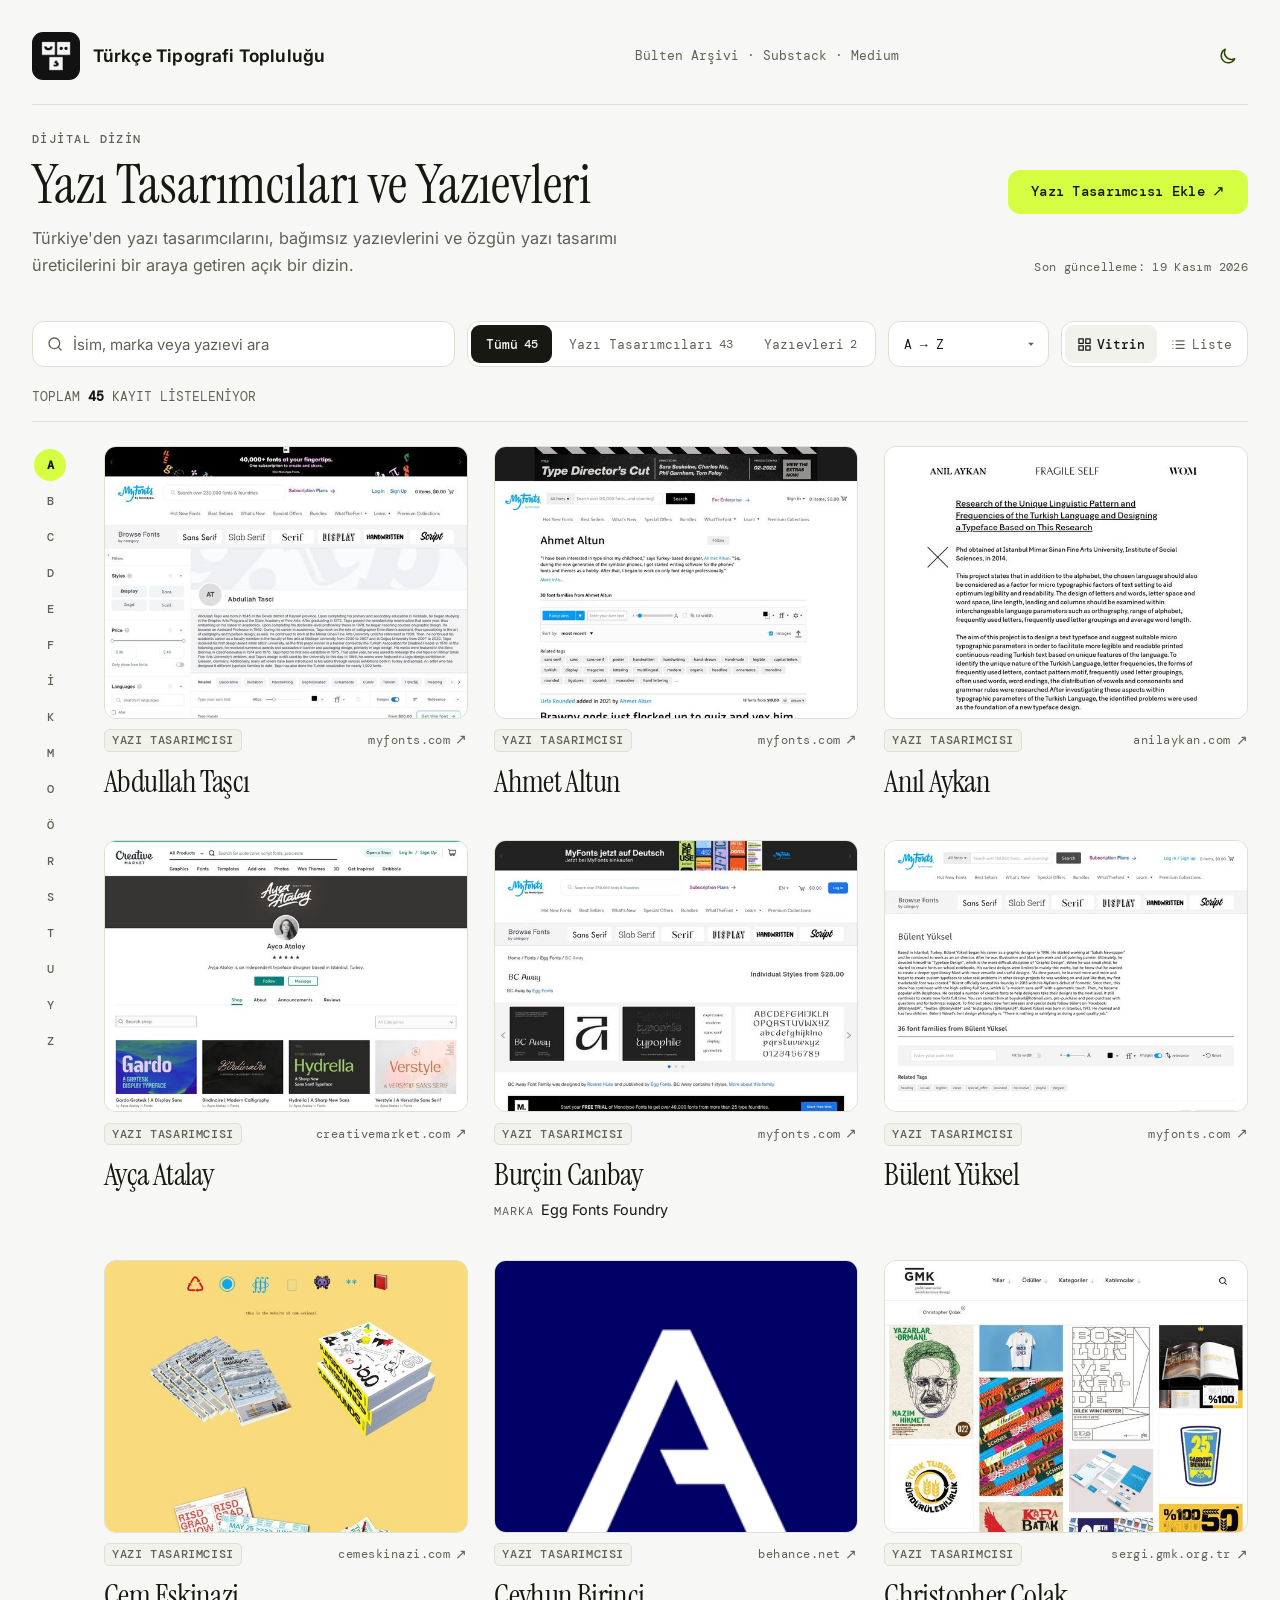
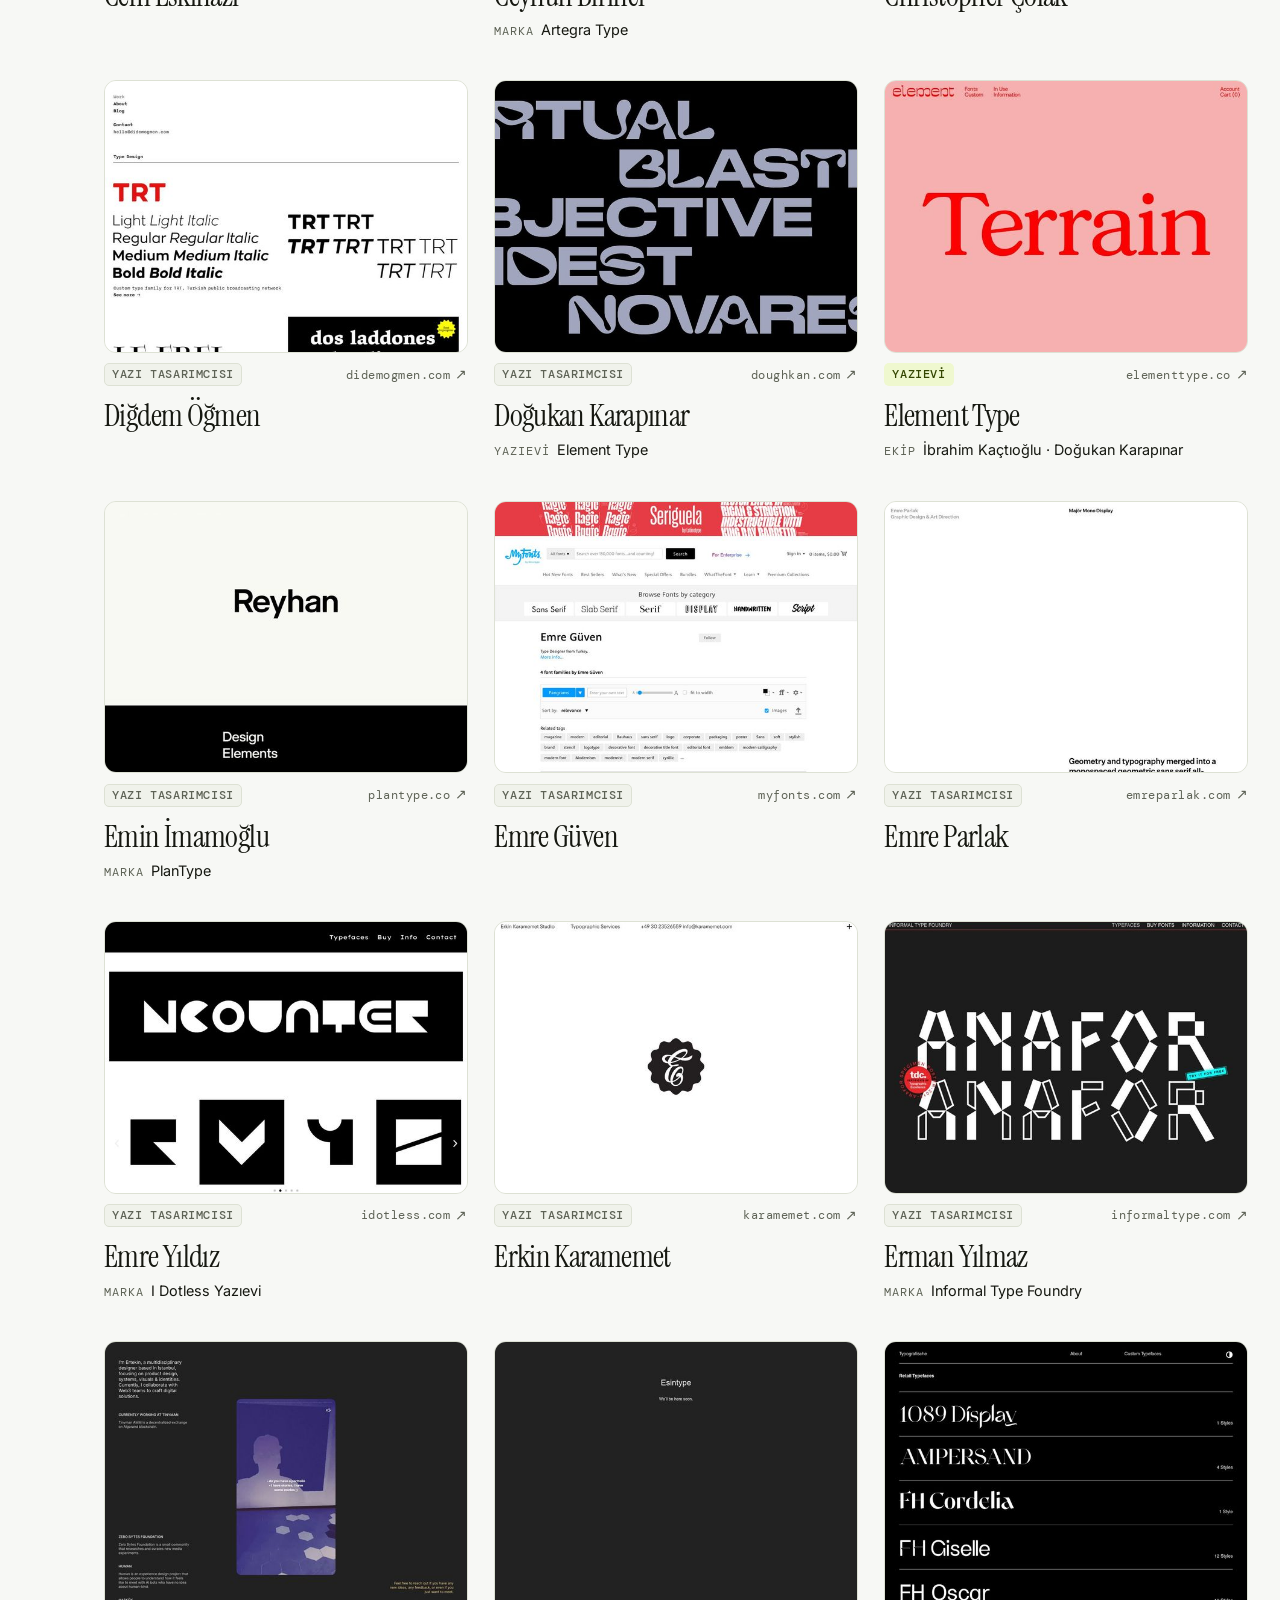
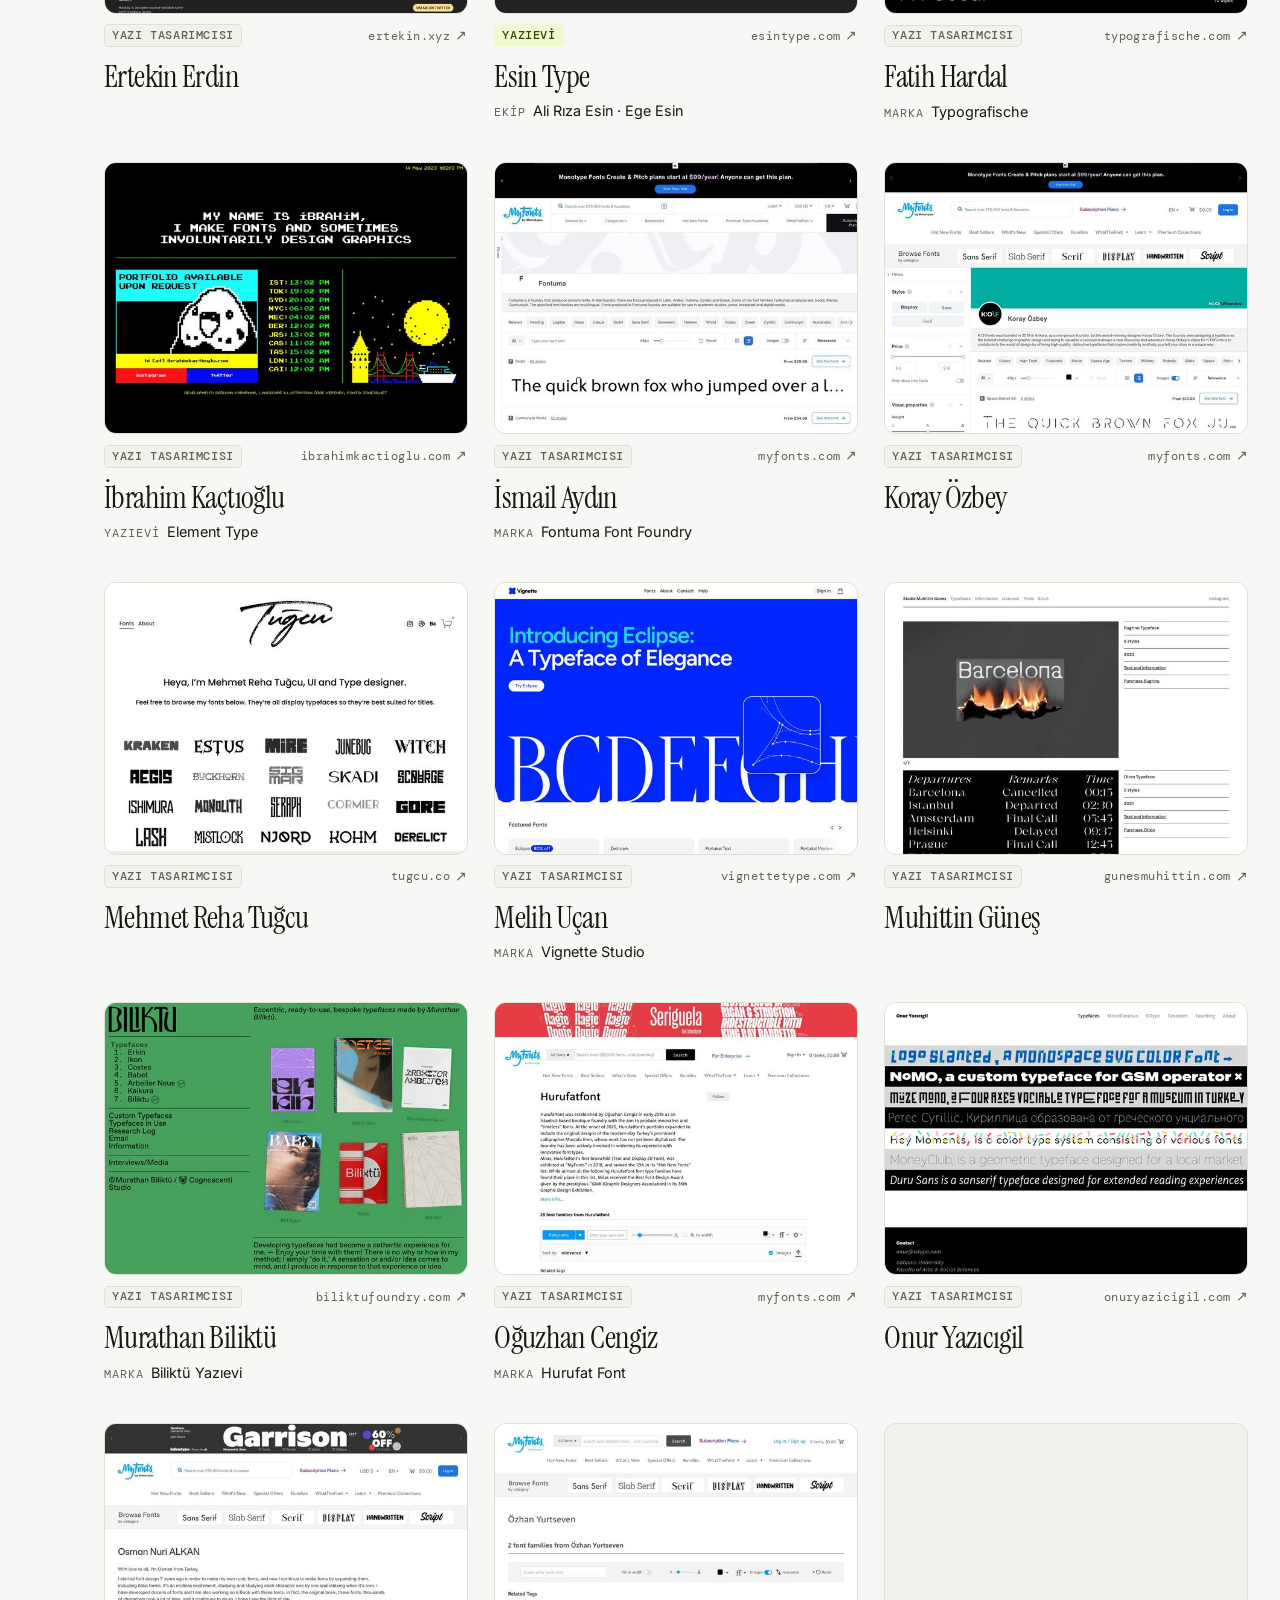
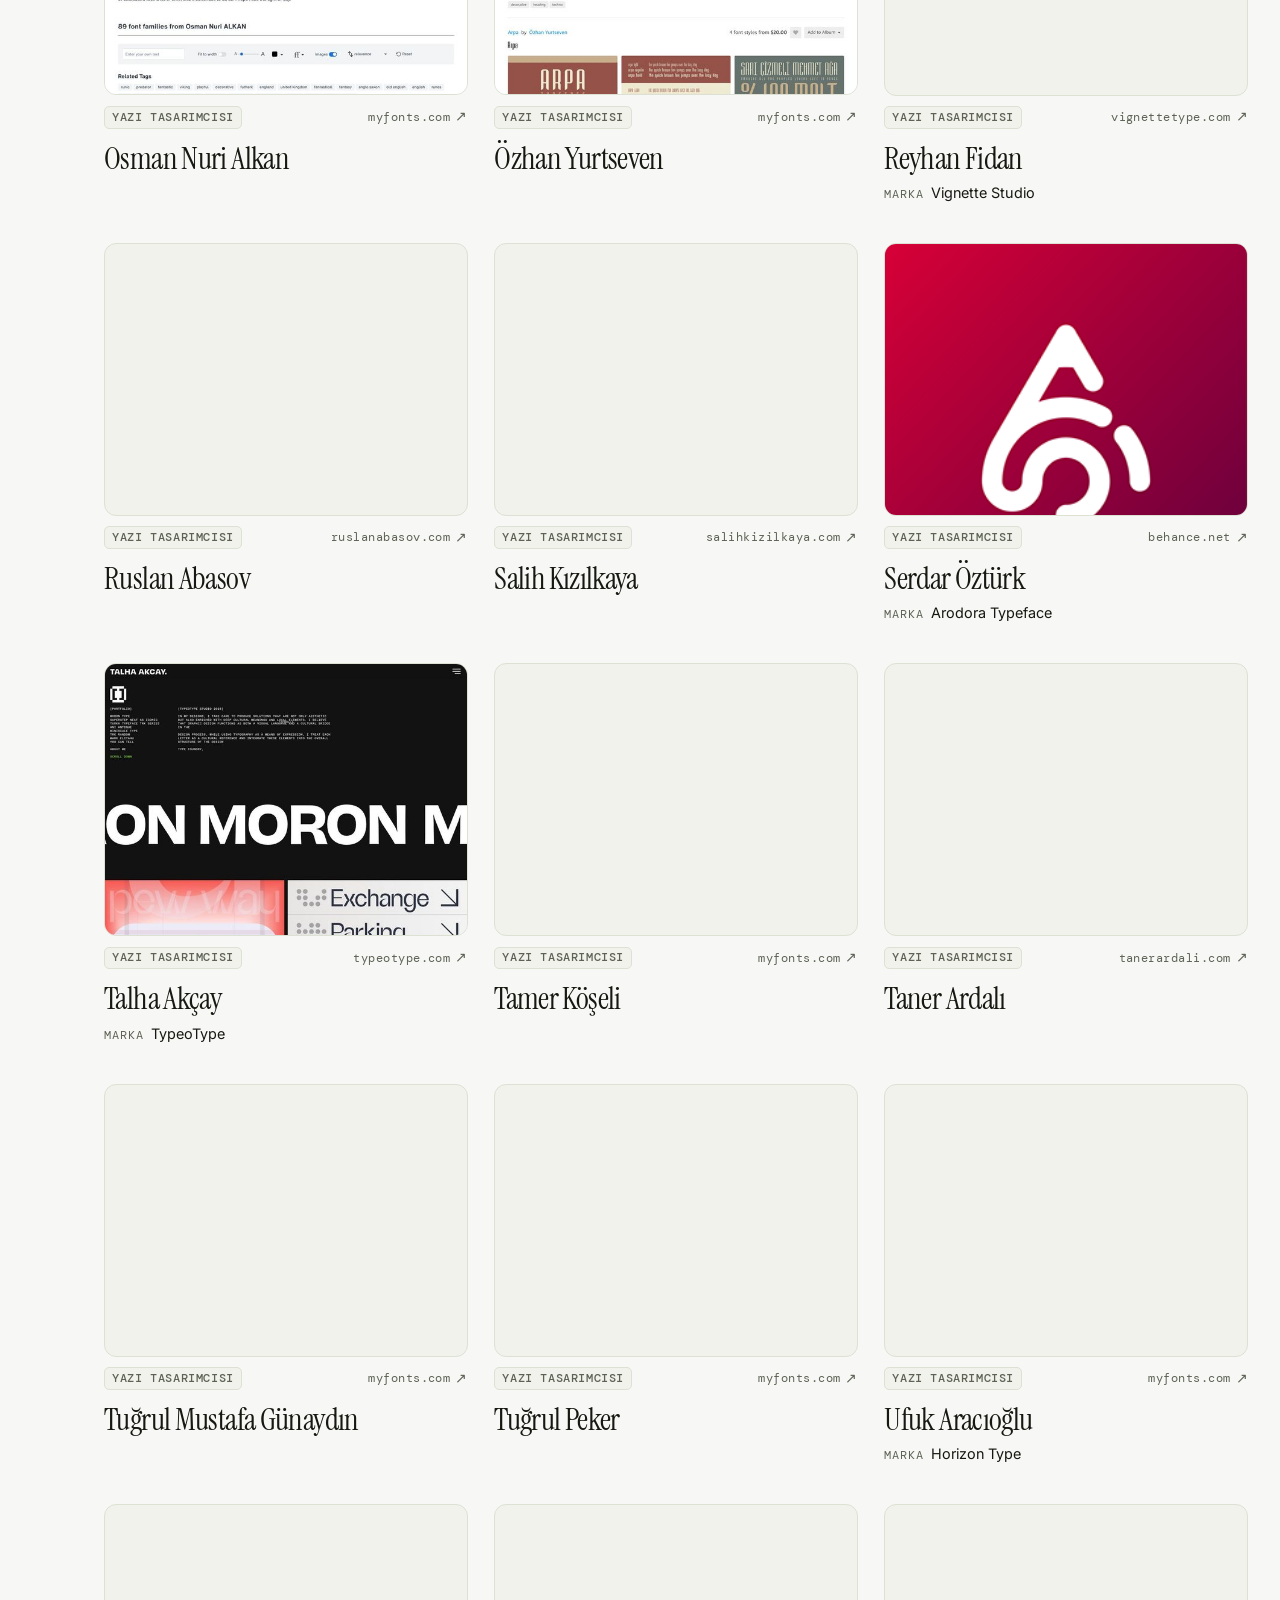
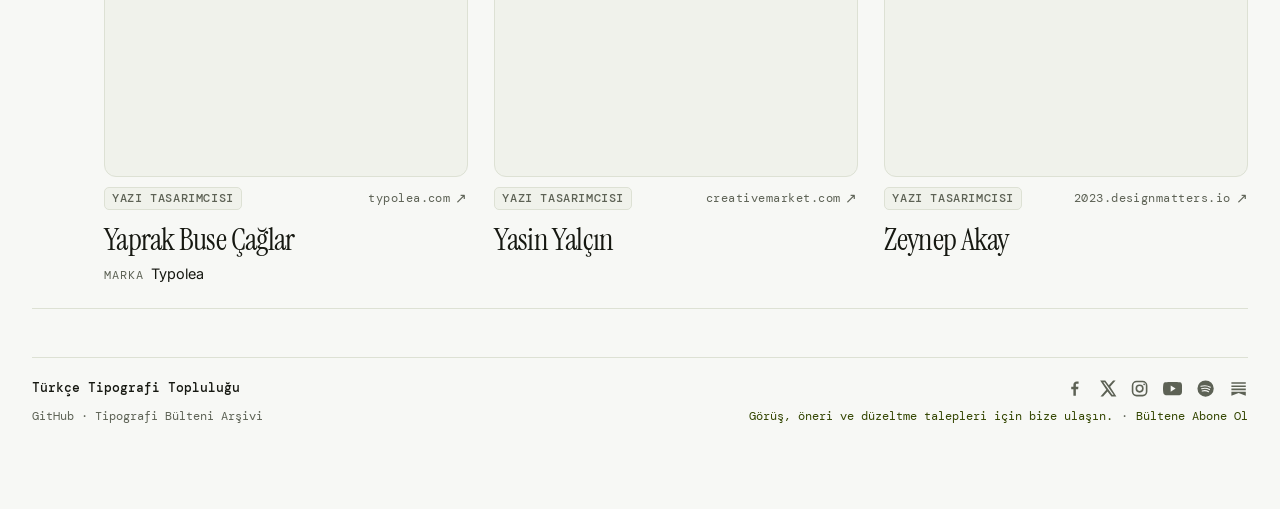
==== index.html @ b04d5774 "style(footer): iletisim metni gorus, oneri ve duzeltme talepleri olarak guncellendi" ====
<!DOCTYPE html>
<html lang="tr">
<head>
  <meta charset="utf-8">
  <meta name="viewport" content="width=device-width, initial-scale=1">
  <title>Yazı Tasarımcıları ve Yazıevleri — Türkçe Tipografi Topluluğu</title>
  <meta name="description" content="Türkiye'den yazı tasarımcılarını, bağımsız yazıevlerini ve özgün yazı tasarımı üreticilerini bir araya getiren açık ve yaşayan bir dijital katalog ve vitrin.">
  <meta name="theme-color" media="(prefers-color-scheme: light)" content="#F7F8F5">
  <meta name="theme-color" media="(prefers-color-scheme: dark)" content="#121212">
  <link rel="icon" type="image/png" href="logo.png">
  <link rel="apple-touch-icon" href="logo.png">
  <link rel="canonical" href="https://tipografitoplulugu.github.io/turkish-type-index/">

  <!-- Open Graph / Meta -->
  <meta property="og:type" content="website">
  <meta property="og:locale" content="tr_TR">
  <meta property="og:url" content="https://tipografitoplulugu.github.io/turkish-type-index/">
  <meta property="og:title" content="Yazı Tasarımcıları ve Yazıevleri — Türkçe Tipografi Topluluğu">
  <meta property="og:description" content="Türkiye'den yazı tasarımcılarını, bağımsız yazıevlerini ve özgün yazı tasarımı üreticilerini bir araya getiren açık bir katalog ve vitrin.">
  <meta property="og:image" content="https://tipografitoplulugu.github.io/turkish-type-index/logo.png">

  <!-- Twitter Meta -->
  <meta name="twitter:card" content="summary">
  <meta name="twitter:title" content="Yazı Tasarımcıları ve Yazıevleri">
  <meta name="twitter:description" content="Türkiye'den yazı tasarımcılarını, bağımsız yazıevlerini ve özgün yazı tasarımı üreticilerini bir araya getiren açık bir katalog ve vitrin.">
  <meta name="twitter:image" content="https://tipografitoplulugu.github.io/turkish-type-index/logo.png">

  <!-- Schema.org Structured Data (JSON-LD) -->
  <script type="application/ld+json" id="schema-jsonld">
{
  "@context": "https://schema.org",
  "@graph": [
    {
      "@type": "WebSite",
      "@id": "https://tipografitoplulugu.github.io/turkish-type-index/#website",
      "url": "https://tipografitoplulugu.github.io/turkish-type-index/",
      "name": "Yazı Tasarımcıları ve Yazıevleri",
      "description": "Türkiye'den yazı tasarımcılarını, bağımsız yazıevlerini ve özgün yazı tasarımı üreticilerini bir araya getiren açık bir dizin.",
      "inLanguage": "tr",
      "publisher": {
        "@type": "Organization",
        "@id": "https://tipografitoplulugu.github.io/#organization",
        "name": "Türkçe Tipografi Topluluğu",
        "url": "https://tipografitoplulugu.github.io/bulten-arsivi/",
        "logo": {
          "@type": "ImageObject",
          "url": "https://tipografitoplulugu.github.io/turkish-type-index/logo.png"
        }
      }
    },
    {
      "@type": "CollectionPage",
      "@id": "https://tipografitoplulugu.github.io/turkish-type-index/#webpage",
      "url": "https://tipografitoplulugu.github.io/turkish-type-index/",
      "name": "Yazı Tasarımcıları ve Yazıevleri — Türkçe Tipografi Topluluğu",
      "description": "Türkiye'den yazı tasarımcılarını, bağımsız yazıevlerini ve özgün yazı tasarımı üreticilerini bir araya getiren açık bir dizin.",
      "isPartOf": {
        "@id": "https://tipografitoplulugu.github.io/turkish-type-index/#website"
      },
      "about": {
        "@type": "Thing",
        "name": "Tipografi ve Yazı Tasarımı"
      },
      "mainEntity": {
        "@type": "ItemList",
        "numberOfItems": 45,
        "itemListElement": [
          {
            "@type": "ListItem",
            "position": 1,
            "item": {
              "@type": "Person",
              "name": "Tamer Köşeli",
              "url": "https://www.myfonts.com/collections/tamer-koseli-foundry",
              "image": "https://tipografitoplulugu.github.io/turkish-type-index/assets/thumbnails/item_01.jpg",
              "jobTitle": "Yazı Tasarımcısı"
            }
          },
          {
            "@type": "ListItem",
            "position": 2,
            "item": {
              "@type": "Person",
              "name": "Melih Uçan",
              "url": "https://vignettetype.com/fonts",
              "image": "https://tipografitoplulugu.github.io/turkish-type-index/assets/thumbnails/item_02.jpg",
              "jobTitle": "Yazı Tasarımcısı",
              "brand": {
                "@type": "Brand",
                "name": "Vignette Studio"
              }
            }
          },
          {
            "@type": "ListItem",
            "position": 3,
            "item": {
              "@type": "Person",
              "name": "Talha Akçay",
              "url": "https://www.typeotype.com",
              "image": "https://tipografitoplulugu.github.io/turkish-type-index/assets/thumbnails/item_03.jpg",
              "jobTitle": "Yazı Tasarımcısı",
              "brand": {
                "@type": "Brand",
                "name": "TypeoType"
              }
            }
          },
          {
            "@type": "ListItem",
            "position": 4,
            "item": {
              "@type": "Person",
              "name": "Ruslan Abasov",
              "url": "https://ruslanabasov.com/TYPE-SHOP",
              "image": "https://tipografitoplulugu.github.io/turkish-type-index/assets/thumbnails/item_04.jpg",
              "jobTitle": "Yazı Tasarımcısı"
            }
          },
          {
            "@type": "ListItem",
            "position": 5,
            "item": {
              "@type": "Person",
              "name": "Christopher Çolak",
              "url": "https://sergi.gmk.org.tr/?author=723",
              "image": "https://tipografitoplulugu.github.io/turkish-type-index/assets/thumbnails/item_05.jpg",
              "jobTitle": "Yazı Tasarımcısı"
            }
          },
          {
            "@type": "ListItem",
            "position": 6,
            "item": {
              "@type": "Person",
              "name": "Tuğrul Peker",
              "url": "https://www.myfonts.com/collections/tugrul-peker",
              "image": "https://tipografitoplulugu.github.io/turkish-type-index/assets/thumbnails/item_06.jpg",
              "jobTitle": "Yazı Tasarımcısı"
            }
          },
          {
            "@type": "ListItem",
            "position": 7,
            "item": {
              "@type": "Person",
              "name": "Yaprak Buse Çağlar",
              "url": "https://typolea.com",
              "image": "https://tipografitoplulugu.github.io/turkish-type-index/assets/thumbnails/item_07.jpg",
              "jobTitle": "Yazı Tasarımcısı",
              "brand": {
                "@type": "Brand",
                "name": "Typolea"
              }
            }
          },
          {
            "@type": "ListItem",
            "position": 8,
            "item": {
              "@type": "Organization",
              "name": "Element Type",
              "url": "https://elementtype.co",
              "image": "https://tipografitoplulugu.github.io/turkish-type-index/assets/thumbnails/item_08.jpg",
              "member": [
                {
                  "@type": "Person",
                  "name": "İbrahim Kaçtıoğlu"
                },
                {
                  "@type": "Person",
                  "name": "Doğukan Karapınar"
                }
              ]
            }
          },
          {
            "@type": "ListItem",
            "position": 9,
            "item": {
              "@type": "Person",
              "name": "İsmail Aydın",
              "url": "https://www.myfonts.com/collections/fontuma-foundry",
              "image": "https://tipografitoplulugu.github.io/turkish-type-index/assets/thumbnails/item_09.jpg",
              "jobTitle": "Yazı Tasarımcısı",
              "brand": {
                "@type": "Brand",
                "name": "Fontuma Font Foundry"
              }
            }
          },
          {
            "@type": "ListItem",
            "position": 10,
            "item": {
              "@type": "Person",
              "name": "Osman Nuri Alkan",
              "url": "https://www.myfonts.com/collections/osman-nuri-alkan",
              "image": "https://tipografitoplulugu.github.io/turkish-type-index/assets/thumbnails/item_10.jpg",
              "jobTitle": "Yazı Tasarımcısı"
            }
          },
          {
            "@type": "ListItem",
            "position": 11,
            "item": {
              "@type": "Person",
              "name": "Zeynep Akay",
              "url": "https://2023.designmatters.io/lineup/zeynep-akay/",
              "image": "https://tipografitoplulugu.github.io/turkish-type-index/assets/thumbnails/item_11.jpg",
              "jobTitle": "Yazı Tasarımcısı"
            }
          },
          {
            "@type": "ListItem",
            "position": 12,
            "item": {
              "@type": "Person",
              "name": "Yasin Yalçın",
              "url": "https://creativemarket.com/yasinyalcin",
              "image": "https://tipografitoplulugu.github.io/turkish-type-index/assets/thumbnails/item_12.jpg",
              "jobTitle": "Yazı Tasarımcısı"
            }
          },
          {
            "@type": "ListItem",
            "position": 13,
            "item": {
              "@type": "Person",
              "name": "Koray Özbey",
              "url": "https://www.myfonts.com/collections/koray-ozbey-foundry",
              "image": "https://tipografitoplulugu.github.io/turkish-type-index/assets/thumbnails/item_13.jpg",
              "jobTitle": "Yazı Tasarımcısı"
            }
          },
          {
            "@type": "ListItem",
            "position": 14,
            "item": {
              "@type": "Person",
              "name": "Tuğrul Mustafa Günaydın",
              "url": "https://www.myfonts.com/collections/tugrul-mustafa-gunaydin-foundry",
              "image": "https://tipografitoplulugu.github.io/turkish-type-index/assets/thumbnails/item_14.jpg",
              "jobTitle": "Yazı Tasarımcısı"
            }
          },
          {
            "@type": "ListItem",
            "position": 15,
            "item": {
              "@type": "Person",
              "name": "Burçin Canbay",
              "url": "https://www.myfonts.com/collections/burin-canbay/",
              "image": "https://tipografitoplulugu.github.io/turkish-type-index/assets/thumbnails/item_15.jpg",
              "jobTitle": "Yazı Tasarımcısı",
              "brand": {
                "@type": "Brand",
                "name": "Egg Fonts Foundry"
              }
            }
          },
          {
            "@type": "ListItem",
            "position": 16,
            "item": {
              "@type": "Person",
              "name": "Abdullah Taşcı",
              "url": "https://www.myfonts.com/collections/abdullah-tasci-foundry",
              "image": "https://tipografitoplulugu.github.io/turkish-type-index/assets/thumbnails/item_16.jpg",
              "jobTitle": "Yazı Tasarımcısı"
            }
          },
          {
            "@type": "ListItem",
            "position": 17,
            "item": {
              "@type": "Person",
              "name": "Anıl Aykan",
              "url": "https://www.anilaykan.com/phd",
              "image": "https://tipografitoplulugu.github.io/turkish-type-index/assets/thumbnails/item_17.jpg",
              "jobTitle": "Yazı Tasarımcısı"
            }
          },
          {
            "@type": "ListItem",
            "position": 18,
            "item": {
              "@type": "Person",
              "name": "Emre Parlak",
              "url": "https://www.emreparlak.com/work/major",
              "image": "https://tipografitoplulugu.github.io/turkish-type-index/assets/thumbnails/item_18.jpg",
              "jobTitle": "Yazı Tasarımcısı"
            }
          },
          {
            "@type": "ListItem",
            "position": 19,
            "item": {
              "@type": "Person",
              "name": "Diğdem Öğmen",
              "url": "https://didemogmen.com/",
              "image": "https://tipografitoplulugu.github.io/turkish-type-index/assets/thumbnails/item_19.jpg",
              "jobTitle": "Yazı Tasarımcısı"
            }
          },
          {
            "@type": "ListItem",
            "position": 20,
            "item": {
              "@type": "Person",
              "name": "İbrahim Kaçtıoğlu",
              "url": "https://www.ibrahimkactioglu.com/",
              "image": "https://tipografitoplulugu.github.io/turkish-type-index/assets/thumbnails/item_20.jpg",
              "jobTitle": "Yazı Tasarımcısı",
              "worksFor": {
                "@type": "Organization",
                "name": "Element Type"
              }
            }
          },
          {
            "@type": "ListItem",
            "position": 21,
            "item": {
              "@type": "Person",
              "name": "Ertekin Erdin",
              "url": "https://ertekin.xyz/",
              "image": "https://tipografitoplulugu.github.io/turkish-type-index/assets/thumbnails/item_21.jpg",
              "jobTitle": "Yazı Tasarımcısı"
            }
          },
          {
            "@type": "ListItem",
            "position": 22,
            "item": {
              "@type": "Person",
              "name": "Emin İmamoğlu",
              "url": "https://plantype.co",
              "image": "https://tipografitoplulugu.github.io/turkish-type-index/assets/thumbnails/item_22.jpg",
              "jobTitle": "Yazı Tasarımcısı",
              "brand": {
                "@type": "Brand",
                "name": "PlanType"
              }
            }
          },
          {
            "@type": "ListItem",
            "position": 23,
            "item": {
              "@type": "Person",
              "name": "Taner Ardalı",
              "url": "https://tanerardali.com/",
              "image": "https://tipografitoplulugu.github.io/turkish-type-index/assets/thumbnails/item_23.jpg",
              "jobTitle": "Yazı Tasarımcısı"
            }
          },
          {
            "@type": "ListItem",
            "position": 24,
            "item": {
              "@type": "Person",
              "name": "Onur Yazıcıgil",
              "url": "http://www.onuryazicigil.com/typefaces",
              "image": "https://tipografitoplulugu.github.io/turkish-type-index/assets/thumbnails/item_25.jpg",
              "jobTitle": "Yazı Tasarımcısı"
            }
          },
          {
            "@type": "ListItem",
            "position": 25,
            "item": {
              "@type": "Person",
              "name": "Oğuzhan Cengiz",
              "url": "https://www.myfonts.com/foundry/hurufatfont-type-foundry/",
              "image": "https://tipografitoplulugu.github.io/turkish-type-index/assets/thumbnails/item_26.jpg",
              "jobTitle": "Yazı Tasarımcısı",
              "brand": {
                "@type": "Brand",
                "name": "Hurufat Font"
              }
            }
          },
          {
            "@type": "ListItem",
            "position": 26,
            "item": {
              "@type": "Person",
              "name": "Özhan Yurtseven",
              "url": "https://www.myfonts.com/collections/ozhan-yurtseven-foundry",
              "image": "https://tipografitoplulugu.github.io/turkish-type-index/assets/thumbnails/item_27.jpg",
              "jobTitle": "Yazı Tasarımcısı"
            }
          },
          {
            "@type": "ListItem",
            "position": 27,
            "item": {
              "@type": "Person",
              "name": "Salih Kızılkaya",
              "url": "https://www.salihkizilkaya.com/font",
              "image": "https://tipografitoplulugu.github.io/turkish-type-index/assets/thumbnails/item_28.jpg",
              "jobTitle": "Yazı Tasarımcısı"
            }
          },
          {
            "@type": "ListItem",
            "position": 28,
            "item": {
              "@type": "Person",
              "name": "Muhittin Güneş",
              "url": "https://gunesmuhittin.com/",
              "image": "https://tipografitoplulugu.github.io/turkish-type-index/assets/thumbnails/item_29.jpg",
              "jobTitle": "Yazı Tasarımcısı"
            }
          },
          {
            "@type": "ListItem",
            "position": 29,
            "item": {
              "@type": "Person",
              "name": "Ufuk Aracıoğlu",
              "url": "https://www.myfonts.com/collections/horizon-type-foundry",
              "image": "https://tipografitoplulugu.github.io/turkish-type-index/assets/thumbnails/item_30.jpg",
              "jobTitle": "Yazı Tasarımcısı",
              "brand": {
                "@type": "Brand",
                "name": "Horizon Type"
              }
            }
          },
          {
            "@type": "ListItem",
            "position": 30,
            "item": {
              "@type": "Person",
              "name": "Murathan Biliktü",
              "url": "https://biliktufoundry.com",
              "image": "https://tipografitoplulugu.github.io/turkish-type-index/assets/thumbnails/item_31.jpg",
              "jobTitle": "Yazı Tasarımcısı",
              "brand": {
                "@type": "Brand",
                "name": "Biliktü Yazıevi"
              }
            }
          },
          {
            "@type": "ListItem",
            "position": 31,
            "item": {
              "@type": "Person",
              "name": "Mehmet Reha Tuğcu",
              "url": "https://www.tugcu.co/",
              "image": "https://tipografitoplulugu.github.io/turkish-type-index/assets/thumbnails/item_32.jpg",
              "jobTitle": "Yazı Tasarımcısı"
            }
          },
          {
            "@type": "ListItem",
            "position": 32,
            "item": {
              "@type": "Person",
              "name": "Emre Yıldız",
              "url": "https://www.idotless.com/",
              "image": "https://tipografitoplulugu.github.io/turkish-type-index/assets/thumbnails/item_33.jpg",
              "jobTitle": "Yazı Tasarımcısı",
              "brand": {
                "@type": "Brand",
                "name": "I Dotless Yazıevi"
              }
            }
          },
          {
            "@type": "ListItem",
            "position": 33,
            "item": {
              "@type": "Person",
              "name": "Erman Yılmaz",
              "url": "https://informaltype.com/",
              "image": "https://tipografitoplulugu.github.io/turkish-type-index/assets/thumbnails/item_34.jpg",
              "jobTitle": "Yazı Tasarımcısı",
              "brand": {
                "@type": "Brand",
                "name": "Informal Type Foundry"
              }
            }
          },
          {
            "@type": "ListItem",
            "position": 34,
            "item": {
              "@type": "Person",
              "name": "Fatih Hardal",
              "url": "https://www.typografische.com/",
              "image": "https://tipografitoplulugu.github.io/turkish-type-index/assets/thumbnails/item_35.jpg",
              "jobTitle": "Yazı Tasarımcısı",
              "brand": {
                "@type": "Brand",
                "name": "Typografische"
              }
            }
          },
          {
            "@type": "ListItem",
            "position": 35,
            "item": {
              "@type": "Organization",
              "name": "Esin Type",
              "url": "https://esintype.com/",
              "image": "https://tipografitoplulugu.github.io/turkish-type-index/assets/thumbnails/item_36.jpg",
              "member": [
                {
                  "@type": "Person",
                  "name": "Ali Rıza Esin"
                },
                {
                  "@type": "Person",
                  "name": "Ege Esin"
                }
              ]
            }
          },
          {
            "@type": "ListItem",
            "position": 36,
            "item": {
              "@type": "Person",
              "name": "Ceyhun Birinci",
              "url": "https://www.behance.net/Artegra",
              "image": "https://tipografitoplulugu.github.io/turkish-type-index/assets/thumbnails/item_37.png",
              "jobTitle": "Yazı Tasarımcısı",
              "brand": {
                "@type": "Brand",
                "name": "Artegra Type"
              }
            }
          },
          {
            "@type": "ListItem",
            "position": 37,
            "item": {
              "@type": "Person",
              "name": "Emre Güven",
              "url": "https://www.myfonts.com/person/emre-guven/",
              "image": "https://tipografitoplulugu.github.io/turkish-type-index/assets/thumbnails/item_38.jpg",
              "jobTitle": "Yazı Tasarımcısı"
            }
          },
          {
            "@type": "ListItem",
            "position": 38,
            "item": {
              "@type": "Person",
              "name": "Cem Eskinazi",
              "url": "https://www.cemeskinazi.com/",
              "image": "https://tipografitoplulugu.github.io/turkish-type-index/assets/thumbnails/item_39.jpg",
              "jobTitle": "Yazı Tasarımcısı"
            }
          },
          {
            "@type": "ListItem",
            "position": 39,
            "item": {
              "@type": "Person",
              "name": "Erkin Karamemet",
              "url": "https://karamemet.com/",
              "image": "https://tipografitoplulugu.github.io/turkish-type-index/assets/thumbnails/item_40.jpg",
              "jobTitle": "Yazı Tasarımcısı"
            }
          },
          {
            "@type": "ListItem",
            "position": 40,
            "item": {
              "@type": "Person",
              "name": "Bülent Yüksel",
              "url": "https://www.myfonts.com/collections/b-lent-y-ksel-foundry/",
              "image": "https://tipografitoplulugu.github.io/turkish-type-index/assets/thumbnails/item_41.jpg",
              "jobTitle": "Yazı Tasarımcısı"
            }
          },
          {
            "@type": "ListItem",
            "position": 41,
            "item": {
              "@type": "Person",
              "name": "Ayça Atalay",
              "url": "https://creativemarket.com/aycaatalay",
              "image": "https://tipografitoplulugu.github.io/turkish-type-index/assets/thumbnails/item_42.jpg",
              "jobTitle": "Yazı Tasarımcısı"
            }
          },
          {
            "@type": "ListItem",
            "position": 42,
            "item": {
              "@type": "Person",
              "name": "Serdar Öztürk",
              "url": "https://www.behance.net/ArodoraTypeface",
              "image": "https://tipografitoplulugu.github.io/turkish-type-index/assets/thumbnails/item_43.png",
              "jobTitle": "Yazı Tasarımcısı",
              "brand": {
                "@type": "Brand",
                "name": "Arodora Typeface"
              }
            }
          },
          {
            "@type": "ListItem",
            "position": 43,
            "item": {
              "@type": "Person",
              "name": "Ahmet Altun",
              "url": "https://www.myfonts.com/foundry/Ahmet_Altun/",
              "image": "https://tipografitoplulugu.github.io/turkish-type-index/assets/thumbnails/item_44.jpg",
              "jobTitle": "Yazı Tasarımcısı"
            }
          },
          {
            "@type": "ListItem",
            "position": 44,
            "item": {
              "@type": "Person",
              "name": "Reyhan Fidan",
              "url": "https://vignettetype.com/fonts",
              "image": "https://tipografitoplulugu.github.io/turkish-type-index/assets/thumbnails/item_45.jpg",
              "jobTitle": "Yazı Tasarımcısı",
              "brand": {
                "@type": "Brand",
                "name": "Vignette Studio"
              }
            }
          },
          {
            "@type": "ListItem",
            "position": 45,
            "item": {
              "@type": "Person",
              "name": "Doğukan Karapınar",
              "url": "https://doughkan.com/",
              "image": "https://tipografitoplulugu.github.io/turkish-type-index/assets/thumbnails/item_46.jpg",
              "jobTitle": "Yazı Tasarımcısı",
              "worksFor": {
                "@type": "Organization",
                "name": "Element Type"
              }
            }
          }
        ]
      }
    }
  ]
}
  </script>

  <!-- Preconnect Fonts -->
  <link rel="preconnect" href="https://fonts.googleapis.com">
  <link rel="preconnect" href="https://fonts.gstatic.com" crossorigin>
  <link rel="stylesheet" href="https://fonts.googleapis.com/css2?family=DM+Mono:ital,wght@0,300;0,400;0,500;1,400&family=Instrument+Serif:ital@0;1&family=Inter:wght@400;500;600;700&display=swap">
  <link rel="stylesheet" href="style.css">

  <!-- Instant Theme Setup to prevent FOUC -->
  <script>
    (() => {
      const savedTheme = localStorage.getItem('tipografi-archive-theme') || localStorage.getItem('tipografi-index-theme');
      const urlParams = new URLSearchParams(window.location.search);
      const queryTheme = urlParams.get('theme');
      const systemTheme = window.matchMedia('(prefers-color-scheme: dark)').matches ? 'dark' : 'light';
      const theme = queryTheme === 'dark' || queryTheme === 'light' ? queryTheme : (savedTheme || systemTheme);
      document.documentElement.setAttribute('data-theme', theme);
    })();
  </script>
</head>
<body class="page-dizin">
  <!-- Skip Links for Accessibility -->
  <nav class="skip-links" aria-label="Hızlı erişim">
    <a href="#search-input" class="skip-link">Arama ve filtrelere geç</a>
    <a href="#directory-list" class="skip-link">Kayıt listesine geç</a>
  </nav>

  <div class="archive-container">
    <!-- Brand Header -->
    <header class="archive-brand-header">
      <div class="brand-identity">
        <a href="./" class="brand-logo-link" aria-label="Ana sayfa">
          <img class="brand-logo" src="logo.png" alt="Türkçe Tipografi Topluluğu logosu" width="48" height="48">
        </a>
        <div>
          <div class="brand-name">Türkçe Tipografi Topluluğu</div>
        </div>
      </div>

      <nav class="brand-links" aria-label="Yayın ve topluluk bağlantıları">
        <a href="https://tipografitoplulugu.github.io/bulten-arsivi/" target="_self">Bülten Arşivi</a>
        <span aria-hidden="true">·</span>
        <a href="https://tipografi.substack.com/" target="_blank" rel="noopener noreferrer">Substack</a>
        <span aria-hidden="true">·</span>
        <a href="https://medium.com/tipografi" target="_blank" rel="noopener noreferrer">Medium</a>
      </nav>

      <button id="theme-toggle" class="theme-toggle-btn" type="button" aria-label="Koyu moda geç" title="Koyu moda geç">
        <svg id="theme-icon" viewBox="0 0 24 24" fill="none" stroke="currentColor" stroke-width="1.8" stroke-linecap="round" stroke-linejoin="round"></svg>
      </button>
    </header>

    <hr class="hero-rule">

    <main id="main-content">
      <!-- Compact Hero / Künye -->
      <header class="dizin-hero">
        <div class="dizin-hero-top">
          <div class="dizin-hero-title-area">
            <span class="hero-eyebrow">DİJİTAL DİZİN</span>
            <h1 class="dizin-h1">Yazı Tasarımcıları ve Yazıevleri</h1>
          </div>

          <div class="dizin-hero-action-area">
            <a href="mailto:tipografitoplulugu@gmail.com" class="hero-cta-btn" title="Dizine yeni bir yazı tasarımcısı veya yazıevi önerin">
              <span>Yazı Tasarımcısı Ekle</span>
              <span class="cta-arrow" aria-hidden="true">↗</span>
            </a>
          </div>
        </div>

        <div class="dizin-hero-bottom">
          <p class="dizin-hero-copy">
            Türkiye'den yazı tasarımcılarını, bağımsız yazıevlerini ve özgün yazı tasarımı üreticilerini bir araya getiren açık bir dizin.
          </p>
          <div class="hero-updated-at" id="hero-updated-at">Son güncelleme: 19 Kasım 2026</div>
        </div>
      </header>

      <!-- Sticky Toolbar -->
      <section class="dizin-toolbar-wrapper" id="dizin-toolbar-section">
        <div class="dizin-toolbar" id="dizin-toolbar" aria-label="Arama ve filtreleme araçları">
          <div class="toolbar-inner">
            <!-- Search -->
            <div class="toolbar-search">
              <svg class="search-icon" viewBox="0 0 24 24" width="16" height="16" fill="none" stroke="currentColor" stroke-width="2" stroke-linecap="round" stroke-linejoin="round" aria-hidden="true">
                <circle cx="11" cy="11" r="8"></circle>
                <line x1="21" y1="21" x2="16.65" y2="16.65"></line>
              </svg>
              <input type="text" id="search-input" class="toolbar-search-input" placeholder="İsim, marka veya yazıevi ara" autocomplete="off" autocorrect="off" autocapitalize="off" spellcheck="false" aria-label="İsim, marka veya yazıevi ara">
              <button type="button" id="search-clear-btn" class="toolbar-search-clear" aria-label="Aramayı temizle">&times;</button>
            </div>

            <!-- Segmented Category Control -->
            <div class="segmented-control" role="group" aria-label="Kategori filtreleri" id="category-segmented">
              <button type="button" class="segment-btn active" data-category="all" aria-pressed="true" id="seg-all">
                <span>Tümü</span>
                <span class="seg-count" id="count-all"></span>
              </button>
              <button type="button" class="segment-btn" data-category="designer" aria-pressed="false" id="seg-designer">
                <span><span class="seg-label-full"><span class="seg-prefix">Yazı </span>Tasarımcıları</span><span class="seg-label-short">Tasarımcı</span></span>
                <span class="seg-count" id="count-designers"></span>
              </button>
              <button type="button" class="segment-btn" data-category="foundry" aria-pressed="false" id="seg-foundry">
                <span><span class="seg-label-full">Yazıevleri</span><span class="seg-label-short">Yazıevi</span></span>
                <span class="seg-count" id="count-foundries"></span>
              </button>
            </div>

            <!-- Sort Dropdown -->
            <div class="toolbar-sort">
              <select id="sort-select" class="toolbar-sort-select" aria-label="Sıralama ölçütü">
                <option value="name-asc">A → Z</option>
                <option value="name-desc">Z → A</option>
                <option value="default">Eklenme Sırası</option>
              </select>
              <div class="sort-chevron" aria-hidden="true">
                <svg viewBox="0 0 24 24" width="14" height="14" fill="currentColor"><path d="M7 10l5 5 5-5z"/></svg>
              </div>
            </div>

            <!-- View Switcher -->
            <div class="toolbar-view" role="group" aria-label="Görünüm seçimi">
              <button type="button" class="view-btn active" id="view-grid-btn" aria-label="Vitrin görünümü" title="Vitrin görünümü" aria-pressed="true">
                <svg viewBox="0 0 24 24" width="15" height="15" fill="none" stroke="currentColor" stroke-width="2" stroke-linecap="round" stroke-linejoin="round" aria-hidden="true">
                  <rect x="3" y="3" width="7" height="7"></rect>
                  <rect x="14" y="3" width="7" height="7"></rect>
                  <rect x="14" y="14" width="7" height="7"></rect>
                  <rect x="3" y="14" width="7" height="7"></rect>
                </svg>
                <span>Vitrin</span>
              </button>
              <button type="button" class="view-btn" id="view-list-btn" aria-label="Liste görünümü" title="Liste görünümü" aria-pressed="false">
                <svg viewBox="0 0 24 24" width="15" height="15" fill="none" stroke="currentColor" stroke-width="2" stroke-linecap="round" stroke-linejoin="round" aria-hidden="true">
                  <line x1="8" y1="6" x2="21" y2="6"></line>
                  <line x1="8" y1="12" x2="21" y2="12"></line>
                  <line x1="8" y1="18" x2="21" y2="18"></line>
                  <line x1="3" y1="6" x2="3.01" y2="6"></line>
                  <line x1="3" y1="12" x2="3.01" y2="12"></line>
                  <line x1="3" y1="18" x2="3.01" y2="18"></line>
                </svg>
                <span>Liste</span>
              </button>
            </div>
          </div>
        </div>

        <!-- Sub Bar: Summary -->
        <div class="toolbar-sub-bar" aria-live="polite">
          <div class="result-summary" id="result-summary">Yükleniyor...</div>
        </div>
      </section>

      <!-- Mobile / Tablet Horizontal Letter Strip (Outside toolbar section so it can stick on <=1100px) -->
      <nav class="mobile-letter-strip" id="mobile-letter-strip" aria-label="Hızlı harf seçimi"></nav>

      <!-- Directory Body Area with Sticky Rail on Desktop -->
      <div class="dizin-body-wrapper">
        <!-- Sticky Letter Index Rail (Desktop >= 1100px) -->
        <nav class="letter-index-rail" id="letter-index-rail" aria-label="Alfabetik harf indeksi"></nav>

        <!-- Main Directory Area -->
        <div class="dizin-main-area">
          <div id="status-container"></div>
          <noscript>
            <!-- NOSCRIPT:START -->
            <div class="noscript-content" style="margin-bottom: 2rem; padding: 1.25rem 1.5rem; border: 1px solid var(--line); border-radius: 12px; background: var(--surface);">
              <p style="margin: 0 0 .5rem; font-weight: 600; font-size: 1.05rem; color: var(--ink);">Bu dizin JavaScript gerektirir.</p>
              <p style="margin: 0 0 1.25rem; font-size: .88rem; color: var(--muted); line-height: 1.6;">Arama, filtreleme ve interaktif vitrin/liste görünümü için lütfen tarayıcınızda JavaScript'i etkinleştirin. Aşağıda dizindeki tüm yazı tasarımcıları ve yazıevlerinin bağlantı listesi yer almaktadır:</p>
              <ul class="noscript-list" style="margin: 0; padding-left: 1.25rem; line-height: 1.85; font-size: .95rem;">
                <li><a href="https://www.myfonts.com/collections/abdullah-tasci-foundry" target="_blank" rel="noopener noreferrer">Abdullah Taşcı</a> — <span style="color: var(--muted); font-size: .85rem;">Yazı Tasarımcısı</span></li>
                <li><a href="https://www.myfonts.com/foundry/Ahmet_Altun/" target="_blank" rel="noopener noreferrer">Ahmet Altun</a> — <span style="color: var(--muted); font-size: .85rem;">Yazı Tasarımcısı</span></li>
                <li><a href="https://www.anilaykan.com/phd" target="_blank" rel="noopener noreferrer">Anıl Aykan</a> — <span style="color: var(--muted); font-size: .85rem;">Yazı Tasarımcısı</span></li>
                <li><a href="https://creativemarket.com/aycaatalay" target="_blank" rel="noopener noreferrer">Ayça Atalay</a> — <span style="color: var(--muted); font-size: .85rem;">Yazı Tasarımcısı</span></li>
                <li><a href="https://www.myfonts.com/collections/burin-canbay/" target="_blank" rel="noopener noreferrer">Burçin Canbay</a> — <span style="color: var(--muted); font-size: .85rem;">Yazı Tasarımcısı</span></li>
                <li><a href="https://www.myfonts.com/collections/b-lent-y-ksel-foundry/" target="_blank" rel="noopener noreferrer">Bülent Yüksel</a> — <span style="color: var(--muted); font-size: .85rem;">Yazı Tasarımcısı</span></li>
                <li><a href="https://www.cemeskinazi.com/" target="_blank" rel="noopener noreferrer">Cem Eskinazi</a> — <span style="color: var(--muted); font-size: .85rem;">Yazı Tasarımcısı</span></li>
                <li><a href="https://www.behance.net/Artegra" target="_blank" rel="noopener noreferrer">Ceyhun Birinci</a> — <span style="color: var(--muted); font-size: .85rem;">Yazı Tasarımcısı</span></li>
                <li><a href="https://sergi.gmk.org.tr/?author=723" target="_blank" rel="noopener noreferrer">Christopher Çolak</a> — <span style="color: var(--muted); font-size: .85rem;">Yazı Tasarımcısı</span></li>
                <li><a href="https://didemogmen.com/" target="_blank" rel="noopener noreferrer">Diğdem Öğmen</a> — <span style="color: var(--muted); font-size: .85rem;">Yazı Tasarımcısı</span></li>
                <li><a href="https://doughkan.com/" target="_blank" rel="noopener noreferrer">Doğukan Karapınar</a> — <span style="color: var(--muted); font-size: .85rem;">Yazı Tasarımcısı</span></li>
                <li><a href="https://elementtype.co" target="_blank" rel="noopener noreferrer">Element Type</a> — <span style="color: var(--muted); font-size: .85rem;">Yazıevi</span></li>
                <li><a href="https://plantype.co" target="_blank" rel="noopener noreferrer">Emin İmamoğlu</a> — <span style="color: var(--muted); font-size: .85rem;">Yazı Tasarımcısı</span></li>
                <li><a href="https://www.myfonts.com/person/emre-guven/" target="_blank" rel="noopener noreferrer">Emre Güven</a> — <span style="color: var(--muted); font-size: .85rem;">Yazı Tasarımcısı</span></li>
                <li><a href="https://www.emreparlak.com/work/major" target="_blank" rel="noopener noreferrer">Emre Parlak</a> — <span style="color: var(--muted); font-size: .85rem;">Yazı Tasarımcısı</span></li>
                <li><a href="https://www.idotless.com/" target="_blank" rel="noopener noreferrer">Emre Yıldız</a> — <span style="color: var(--muted); font-size: .85rem;">Yazı Tasarımcısı</span></li>
                <li><a href="https://karamemet.com/" target="_blank" rel="noopener noreferrer">Erkin Karamemet</a> — <span style="color: var(--muted); font-size: .85rem;">Yazı Tasarımcısı</span></li>
                <li><a href="https://informaltype.com/" target="_blank" rel="noopener noreferrer">Erman Yılmaz</a> — <span style="color: var(--muted); font-size: .85rem;">Yazı Tasarımcısı</span></li>
                <li><a href="https://ertekin.xyz/" target="_blank" rel="noopener noreferrer">Ertekin Erdin</a> — <span style="color: var(--muted); font-size: .85rem;">Yazı Tasarımcısı</span></li>
                <li><a href="https://esintype.com/" target="_blank" rel="noopener noreferrer">Esin Type</a> — <span style="color: var(--muted); font-size: .85rem;">Yazıevi</span></li>
                <li><a href="https://www.typografische.com/" target="_blank" rel="noopener noreferrer">Fatih Hardal</a> — <span style="color: var(--muted); font-size: .85rem;">Yazı Tasarımcısı</span></li>
                <li><a href="https://www.ibrahimkactioglu.com/" target="_blank" rel="noopener noreferrer">İbrahim Kaçtıoğlu</a> — <span style="color: var(--muted); font-size: .85rem;">Yazı Tasarımcısı</span></li>
                <li><a href="https://www.myfonts.com/collections/fontuma-foundry" target="_blank" rel="noopener noreferrer">İsmail Aydın</a> — <span style="color: var(--muted); font-size: .85rem;">Yazı Tasarımcısı</span></li>
                <li><a href="https://www.myfonts.com/collections/koray-ozbey-foundry" target="_blank" rel="noopener noreferrer">Koray Özbey</a> — <span style="color: var(--muted); font-size: .85rem;">Yazı Tasarımcısı</span></li>
                <li><a href="https://www.tugcu.co/" target="_blank" rel="noopener noreferrer">Mehmet Reha Tuğcu</a> — <span style="color: var(--muted); font-size: .85rem;">Yazı Tasarımcısı</span></li>
                <li><a href="https://vignettetype.com/fonts" target="_blank" rel="noopener noreferrer">Melih Uçan</a> — <span style="color: var(--muted); font-size: .85rem;">Yazı Tasarımcısı</span></li>
                <li><a href="https://gunesmuhittin.com/" target="_blank" rel="noopener noreferrer">Muhittin Güneş</a> — <span style="color: var(--muted); font-size: .85rem;">Yazı Tasarımcısı</span></li>
                <li><a href="https://biliktufoundry.com" target="_blank" rel="noopener noreferrer">Murathan Biliktü</a> — <span style="color: var(--muted); font-size: .85rem;">Yazı Tasarımcısı</span></li>
                <li><a href="http://www.onuryazicigil.com/typefaces" target="_blank" rel="noopener noreferrer">Onur Yazıcıgil</a> — <span style="color: var(--muted); font-size: .85rem;">Yazı Tasarımcısı</span></li>
                <li><a href="https://www.myfonts.com/collections/osman-nuri-alkan" target="_blank" rel="noopener noreferrer">Osman Nuri Alkan</a> — <span style="color: var(--muted); font-size: .85rem;">Yazı Tasarımcısı</span></li>
                <li><a href="https://www.myfonts.com/foundry/hurufatfont-type-foundry/" target="_blank" rel="noopener noreferrer">Oğuzhan Cengiz</a> — <span style="color: var(--muted); font-size: .85rem;">Yazı Tasarımcısı</span></li>
                <li><a href="https://vignettetype.com/fonts" target="_blank" rel="noopener noreferrer">Reyhan Fidan</a> — <span style="color: var(--muted); font-size: .85rem;">Yazı Tasarımcısı</span></li>
                <li><a href="https://ruslanabasov.com/TYPE-SHOP" target="_blank" rel="noopener noreferrer">Ruslan Abasov</a> — <span style="color: var(--muted); font-size: .85rem;">Yazı Tasarımcısı</span></li>
                <li><a href="https://www.salihkizilkaya.com/font" target="_blank" rel="noopener noreferrer">Salih Kızılkaya</a> — <span style="color: var(--muted); font-size: .85rem;">Yazı Tasarımcısı</span></li>
                <li><a href="https://www.behance.net/ArodoraTypeface" target="_blank" rel="noopener noreferrer">Serdar Öztürk</a> — <span style="color: var(--muted); font-size: .85rem;">Yazı Tasarımcısı</span></li>
                <li><a href="https://www.typeotype.com" target="_blank" rel="noopener noreferrer">Talha Akçay</a> — <span style="color: var(--muted); font-size: .85rem;">Yazı Tasarımcısı</span></li>
                <li><a href="https://www.myfonts.com/collections/tamer-koseli-foundry" target="_blank" rel="noopener noreferrer">Tamer Köşeli</a> — <span style="color: var(--muted); font-size: .85rem;">Yazı Tasarımcısı</span></li>
                <li><a href="https://tanerardali.com/" target="_blank" rel="noopener noreferrer">Taner Ardalı</a> — <span style="color: var(--muted); font-size: .85rem;">Yazı Tasarımcısı</span></li>
                <li><a href="https://www.myfonts.com/collections/tugrul-mustafa-gunaydin-foundry" target="_blank" rel="noopener noreferrer">Tuğrul Mustafa Günaydın</a> — <span style="color: var(--muted); font-size: .85rem;">Yazı Tasarımcısı</span></li>
                <li><a href="https://www.myfonts.com/collections/tugrul-peker" target="_blank" rel="noopener noreferrer">Tuğrul Peker</a> — <span style="color: var(--muted); font-size: .85rem;">Yazı Tasarımcısı</span></li>
                <li><a href="https://www.myfonts.com/collections/horizon-type-foundry" target="_blank" rel="noopener noreferrer">Ufuk Aracıoğlu</a> — <span style="color: var(--muted); font-size: .85rem;">Yazı Tasarımcısı</span></li>
                <li><a href="https://typolea.com" target="_blank" rel="noopener noreferrer">Yaprak Buse Çağlar</a> — <span style="color: var(--muted); font-size: .85rem;">Yazı Tasarımcısı</span></li>
                <li><a href="https://creativemarket.com/yasinyalcin" target="_blank" rel="noopener noreferrer">Yasin Yalçın</a> — <span style="color: var(--muted); font-size: .85rem;">Yazı Tasarımcısı</span></li>
                <li><a href="https://2023.designmatters.io/lineup/zeynep-akay/" target="_blank" rel="noopener noreferrer">Zeynep Akay</a> — <span style="color: var(--muted); font-size: .85rem;">Yazı Tasarımcısı</span></li>
                <li><a href="https://www.myfonts.com/collections/ozhan-yurtseven-foundry" target="_blank" rel="noopener noreferrer">Özhan Yurtseven</a> — <span style="color: var(--muted); font-size: .85rem;">Yazı Tasarımcısı</span></li>
              </ul>
            </div>
            <!-- NOSCRIPT:END -->
          </noscript>
          <div class="directory-container view-grid" id="directory-list" tabindex="-1"></div>
        </div>
      </div>
    </main>

    <hr class="hero-rule">

    <!-- Footer -->
    <footer class="archive-footer" aria-label="Alt bilgi">
      <div class="footer-content">
        <div class="footer-top-row">
          <div class="footer-name">Türkçe Tipografi Topluluğu</div>
          <nav class="footer-social" aria-label="Sosyal medya bağlantıları">
            <a href="https://www.facebook.com/tipografi/" target="_blank" rel="noopener noreferrer" aria-label="Facebook" title="Facebook">
              <svg viewBox="0 0 24 24" aria-hidden="true"><path class="icon-fill" d="M13.6 21v-8.2h2.8l.4-3.2h-3.2V7.5c0-.9.3-1.6 1.6-1.6H17V3.1c-.3 0-1.3-.1-2.4-.1-2.4 0-4.1 1.5-4.1 4.3v2.4H7.8v3.2h2.7V21z"/></svg>
            </a>
            <a href="https://x.com/tipografi" target="_blank" rel="noopener noreferrer" aria-label="X" title="X">
              <svg viewBox="0 0 24 24" aria-hidden="true"><path class="icon-fill" d="M18.9 2H22l-6.8 7.8L23 22h-6.2l-4.9-6.4L6.3 22H3.1l7.3-8.4L2.7 2h6.4l4.4 5.9L18.9 2zm-1.1 17.8h1.7L8.4 4.1H6.6z"/></svg>
            </a>
            <a href="https://www.instagram.com/tipografitoplulugu/" target="_blank" rel="noopener noreferrer" aria-label="Instagram" title="Instagram">
              <svg viewBox="0 0 24 24" aria-hidden="true"><rect class="icon-stroke" x="3.2" y="3.2" width="17.6" height="17.6" rx="5.1"/><circle class="icon-stroke" cx="12" cy="12" r="4.1"/><circle class="icon-fill" cx="17.7" cy="6.6" r="1.1"/></svg>
            </a>
            <a href="https://www.youtube.com/@tipografi" target="_blank" rel="noopener noreferrer" aria-label="YouTube" title="YouTube">
              <svg viewBox="0 0 24 24" aria-hidden="true"><path class="icon-fill" d="M23.5 6.2a3 3 0 0 0-2.1-2.1C19.5 3.6 12 3.6 12 3.6s-7.5 0-9.4.5A3 3 0 0 0 .5 6.2 31 31 0 0 0 0 12a31 31 0 0 0 .5 5.8 3 3 0 0 0 2.1 2.1c1.9.5 9.4.5 9.4.5s7.5 0 9.4-.5a3 3 0 0 0 2.1-2.1A31 31 0 0 0 24 12a31 31 0 0 0-.5-5.8z"/><path d="m9.6 15.8 6.2-3.8-6.2-3.8z" fill="var(--paper)"/></svg>
            </a>
            <a href="https://open.spotify.com/show/1Ij0BoHaoobj5Mez7mAS22" target="_blank" rel="noopener noreferrer" aria-label="Spotify" title="Spotify">
              <svg viewBox="0 0 24 24" aria-hidden="true"><path class="icon-fill" d="M12 1.8A10.2 10.2 0 1 0 12 22.2 10.2 10.2 0 0 0 12 1.8z"/><path d="M6.2 9.1c3.8-1.1 8.6-.7 11.7 1.2M7 12.1c3.2-.9 7.3-.5 9.9 1.1M7.8 15c2.6-.7 5.8-.4 7.9.9" fill="none" stroke="var(--paper)" stroke-width="1.4" stroke-linecap="round"/></svg>
            </a>
            <a href="https://tipografi.substack.com/" target="_blank" rel="noopener noreferrer" aria-label="Substack" title="Substack">
              <svg viewBox="0 0 24 24" aria-hidden="true"><path class="icon-fill" d="M3 4h18v2H3zm0 4h18v2H3zm0 4h18v2H3zm0 4h18v5l-9-3.5L3 21z"/></svg>
            </a>
          </nav>
        </div>

        <div class="footer-bottom-row">
          <div class="footer-credit">
            <a href="https://github.com/tipografitoplulugu/turkish-type-index" target="_blank" rel="noopener noreferrer">GitHub</a>
            <span aria-hidden="true">·</span>
            <a href="https://tipografitoplulugu.github.io/bulten-arsivi/">Tipografi Bülteni Arşivi</a>
          </div>
          <div class="footer-actions">
            <a href="mailto:tipografitoplulugu@gmail.com">Görüş, öneri ve düzeltme talepleri için bize ulaşın.</a>
            <span aria-hidden="true">·</span>
            <a href="https://tipografi.substack.com/" target="_blank" rel="noopener noreferrer">Bültene Abone Ol</a>
          </div>
        </div>
      </div>
    </footer>
  </div>

  <script src="app.js"></script>
</body>
</html>
---- style.css ----
/* ==========================================================================
   1. Brand Layer: Tokens & Color Schemes (LOCKED)
   ========================================================================== */

:root {
  --scheme: light;
  --sticky-offset: 0px;
  --paper: #F7F8F5;
  --surface: #FFFFFF;
  --surface-subtle: #F0F2EB;
  --ink: #161811;
  --muted: #5D6255;
  --placeholder: #5D6255;
  --line: #DDE1D4;
  --line-strong: #C4CBB7;
  --accent: #D5FD42;
  --accent-hover: #C7EE35;
  --accent-soft: #EFF8CF;
  --accent-soft-ink: #334500;
  --link: #334500;
  --link-hover: #243400;
  --on-accent: #121212;
  --focus: #334500;
  --focus-ring: #334500;
  --info-bg: #EFF8CF;
  --info-ink: #161811;
  --success: #245C37;
  --success-bg: #EAF4E4;
  --success-border: #C5D8B8;
  --danger: #8A261E;
  --danger-bg: #FBEDEA;
  --danger-border: #E6C1BA;
  --disabled-bg: #ECEEE7;
  --disabled-ink: #5D6255;
}

:root[data-theme="dark"] {
  --scheme: dark;
  --paper: #121212;
  --surface: #1B1B1B;
  --surface-subtle: #252525;
  --ink: #F5F5F0;
  --muted: #A3A3A3;
  --placeholder: #A3A3A3;
  --line: #333333;
  --line-strong: #4A4A4A;
  --accent: #D5FD42;
  --accent-hover: #C7EE35;
  --accent-soft: #30391A;
  --accent-soft-ink: #D5FD42;
  --link: #D5FD42;
  --link-hover: #C7EE35;
  --on-accent: #121212;
  --focus: #D5FD42;
  --focus-ring: #D5FD42;
  --info-bg: #202619;
  --info-ink: #F5F5F0;
  --success: #B5E48A;
  --success-bg: #25331B;
  --success-border: #455C2A;
  --danger: #FFAAA3;
  --danger-bg: #3A211F;
  --danger-border: #70403C;
  --disabled-bg: #262626;
  --disabled-ink: #A3A3A3;
}

*, *::before, *::after {
  box-sizing: border-box;
}

html {
  color-scheme: var(--scheme);
  scroll-behavior: smooth;
}

body {
  margin: 0;
  padding: 0;
  background: var(--paper);
  color: var(--ink);
  font-family: "Inter", -apple-system, BlinkMacSystemFont, "Segoe UI", Roboto, sans-serif;
  line-height: 1.7;
  -webkit-font-smoothing: antialiased;
}

/* Base Container (default / ekle.html) */
.archive-container {
  max-width: 1120px;
  margin: 0 auto;
  padding: 2.2rem 2.25rem 5rem;
}

/* Expanded Container for Directory Site (1320px) */
body.page-dizin .archive-container {
  max-width: 1320px;
  padding: 2rem 2rem 5rem;
}

/* Typography Defaults */
h1, h2, h3, h4 {
  color: var(--ink);
  font-family: "Instrument Serif", Georgia, serif;
  font-weight: 400;
  letter-spacing: -0.02em;
  font-variant-ligatures: common-ligatures contextual;
  -webkit-font-variant-ligatures: common-ligatures contextual;
  font-feature-settings: "liga" 1, "dlig" 0;
  -webkit-font-feature-settings: "liga" 1, "dlig" 0;
}

p {
  margin: 0 0 1rem;
  color: var(--ink);
  line-height: 1.7;
}

a {
  color: var(--link);
  text-decoration: underline;
  text-underline-offset: 3px;
  transition: color 140ms ease;
}

a:hover {
  color: var(--link-hover);
}

a:focus-visible, button:focus-visible, input:focus-visible, select:focus-visible {
  outline: 2px solid var(--focus);
  outline-offset: 2px;
}

/* Accessible Skip Links */
.skip-links {
  position: absolute;
  top: 1rem;
  left: 1rem;
  z-index: 1000;
  display: flex;
  gap: .5rem;
  pointer-events: none;
}

.skip-link {
  position: absolute;
  top: -200px;
  left: 0;
  pointer-events: auto;
  padding: .6rem 1.2rem;
  background: var(--ink);
  color: var(--paper);
  font-family: "DM Mono", monospace;
  font-size: .88rem;
  font-weight: 500;
  text-decoration: none;
  border-radius: 8px;
  white-space: nowrap;
  box-shadow: 0 4px 12px rgba(0, 0, 0, .15);
}

.skip-link:focus,
.skip-link:focus-visible,
.skip-links:focus-within .skip-link {
  position: static;
}

.skip-link:focus,
.skip-link:focus-visible {
  outline: 2px solid var(--focus);
  outline-offset: 2px;
}

/* Screen-reader only utility */
.sr-only {
  position: absolute;
  width: 1px;
  height: 1px;
  padding: 0;
  margin: -1px;
  overflow: hidden;
  clip: rect(0, 0, 0, 0);
  white-space: nowrap;
  border: 0;
}

/* Search Highlights */
mark.search-hit {
  border-radius: 3px;
  background: var(--accent-soft);
  color: var(--accent-soft-ink);
  padding: 0 .12em;
}

/* Divider */
.hero-rule {
  border: 0;
  border-top: 1px solid var(--line);
  margin: 1.5rem 0;
}

/* ==========================================================================
   2. Shared Brand Header & Footer
   ========================================================================== */

.archive-brand-header {
  display: flex;
  align-items: center;
  justify-content: space-between;
  gap: 1.25rem;
  min-height: 48px;
  margin-bottom: .5rem;
}

.brand-identity {
  display: flex;
  align-items: center;
  gap: .8rem;
  min-width: 0;
}

.brand-logo-link {
  display: block;
  text-decoration: none;
}

.brand-logo {
  display: block;
  flex: 0 0 48px;
  width: 48px;
  height: 48px;
  border-radius: 11px;
  background: var(--surface-subtle);
  object-fit: cover;
  transition: opacity 140ms ease;
}

.brand-logo:hover {
  opacity: .88;
}

.brand-name {
  font-size: 1.08rem;
  font-weight: 650;
  letter-spacing: .01em;
  color: var(--ink);
}

.brand-links {
  display: flex;
  align-items: center;
  gap: .5rem;
  color: var(--muted);
  font-family: "DM Mono", monospace;
  font-size: .84rem;
  white-space: nowrap;
}

.brand-links a {
  text-decoration: none;
  color: var(--muted);
}

.brand-links a:hover {
  color: var(--link);
}

.theme-toggle-btn {
  display: grid;
  place-items: center;
  width: 40px;
  height: 40px;
  padding: 0;
  border: 0;
  border-radius: 50%;
  background: transparent;
  color: var(--link);
  cursor: pointer;
  transition: background-color 150ms ease;
}

.theme-toggle-btn:hover {
  background: var(--surface-subtle);
}

.theme-toggle-btn svg {
  width: 20px;
  height: 20px;
  stroke: currentColor;
}

/* Footer */
.archive-footer {
  font-family: "DM Mono", monospace;
  margin-top: 3rem;
  border-top: 1px solid var(--line);
  padding: 1.25rem 0 .2rem;
  color: var(--muted);
  font-size: .82rem;
  line-height: 1.55;
}

.footer-content {
  display: flex;
  flex-direction: column;
  gap: .5rem;
}

.footer-top-row {
  display: flex;
  align-items: center;
  justify-content: space-between;
  gap: 1rem 1.5rem;
}

.footer-name {
  color: var(--ink);
  font-weight: 500;
}

.footer-bottom-row {
  display: flex;
  align-items: baseline;
  justify-content: space-between;
  gap: 1rem 1.5rem;
  flex-wrap: wrap;
}

.footer-credit {
  color: var(--muted);
  font-size: .78rem;
  line-height: 1.5;
}

.footer-credit a {
  color: var(--muted);
  text-decoration: none;
}

.footer-credit a:hover {
  color: var(--link);
  text-decoration: underline;
}

.footer-actions {
  display: flex;
  align-items: baseline;
  justify-content: flex-end;
  gap: .5rem;
  font-size: .78rem;
  line-height: 1.5;
}

.footer-actions a {
  font-family: "DM Mono", monospace;
  color: var(--link);
  font-size: .78rem;
  font-weight: 400;
  text-decoration: none;
}

.footer-actions a:hover {
  text-decoration: underline;
}

.footer-actions span {
  color: var(--muted);
  font-size: .78rem;
}

.footer-social {
  display: flex;
  align-items: center;
  gap: .85rem;
}

.footer-social a {
  display: inline-flex;
  width: 1.2rem;
  height: 1.2rem;
  align-items: center;
  justify-content: center;
  color: var(--muted);
  border-radius: 4px;
  text-decoration: none;
  transition: color 120ms ease;
}

.footer-social a:hover {
  color: var(--link);
}

.footer-social svg {
  display: block;
  width: 100%;
  height: 100%;
}

.footer-social .icon-fill {
  fill: currentColor;
}

.footer-social .icon-stroke {
  fill: none;
  stroke: currentColor;
  stroke-linecap: round;
  stroke-linejoin: round;
  stroke-width: 2;
}

/* ==========================================================================
   3. Directory Product Layer: Compact Hero (Künye)
   ========================================================================== */

.dizin-hero {
  display: flex;
  flex-direction: column;
  margin: .4rem 0 1.8rem;
}

.dizin-hero-top {
  display: flex;
  align-items: flex-end;
  justify-content: space-between;
  gap: 2rem;
}

.dizin-hero-title-area {
  max-width: 820px;
}

.dizin-hero-action-area {
  flex-shrink: 0;
  display: flex;
  align-items: flex-end;
}

.hero-eyebrow {
  font-family: "DM Mono", monospace;
  color: var(--muted);
  font-size: .75rem;
  font-weight: 500;
  letter-spacing: .12em;
  text-transform: uppercase;
  display: block;
  margin-bottom: .5rem;
}

.dizin-h1 {
  font-size: clamp(2.2rem, 4.2vw, 3.6rem);
  line-height: 1.05;
  margin: 0;
  letter-spacing: normal;
}

.dizin-hero-bottom {
  display: flex;
  align-items: last baseline;
  justify-content: space-between;
  gap: 2rem;
  margin-top: .7rem;
}

.dizin-hero-copy {
  max-width: 60ch;
  margin: 0;
  color: var(--muted);
  font-size: 1.02rem;
  line-height: 1.65;
}

.hero-cta-btn {
  display: inline-flex;
  align-items: center;
  gap: .45rem;
  height: 44px;
  padding: 0 1.35rem;
  border: 1px solid var(--accent);
  border-radius: 12px;
  background: var(--accent);
  color: var(--on-accent);
  font-family: "DM Mono", monospace;
  font-size: .88rem;
  font-weight: 500;
  letter-spacing: .02em;
  text-decoration: none;
  cursor: pointer;
  white-space: nowrap;
  transition: background-color 140ms ease, border-color 140ms ease;
  user-select: none;
}

.hero-cta-btn:hover {
  background: var(--accent-hover);
  border-color: var(--accent-hover);
  color: var(--on-accent);
}

.hero-cta-btn .cta-arrow {
  font-size: .95rem;
  line-height: 1;
}

.hero-updated-at {
  font-family: "DM Mono", monospace;
  font-size: .76rem;
  line-height: 1.65;
  color: var(--muted);
  letter-spacing: .03em;
  white-space: nowrap;
  flex-shrink: 0;
}

/* ==========================================================================
   4. Sticky Toolbar & Segmented Controls
   ========================================================================== */

.dizin-toolbar-wrapper {
  position: sticky;
  top: 0;
  z-index: 45;
  background: var(--paper);
  transition: border-color 140ms ease, box-shadow 140ms ease;
  margin: 0 0 1.25rem;
}

.dizin-toolbar-wrapper.is-stuck {
  border-bottom: 1px solid var(--line);
}

.dizin-toolbar {
  width: 100%;
}

.toolbar-inner {
  display: flex;
  align-items: center;
  gap: .75rem;
  padding: .85rem 0;
}

/* Wide Search */
.toolbar-search {
  position: relative;
  flex: 1 1 320px;
  min-width: 180px;
  display: flex;
  align-items: center;
  height: 46px;
  border: 1px solid var(--line);
  border-radius: 12px;
  background: var(--surface);
  transition: border-color 140ms ease, box-shadow 140ms ease;
}

.toolbar-search:focus-within {
  border-color: var(--focus);
  box-shadow: 0 0 0 1px var(--focus);
}

.toolbar-search .search-icon {
  position: absolute;
  left: 14px;
  pointer-events: none;
  color: var(--muted);
}

.toolbar-search-input {
  width: 100%;
  height: 100%;
  border: 0;
  border-radius: 12px;
  background: transparent;
  color: var(--ink);
  font-family: inherit;
  font-size: .94rem;
  padding: 0 2.2rem 0 2.5rem;
  outline: none;
  scroll-margin-top: 16px;
}

.toolbar-search-input::placeholder {
  color: var(--placeholder);
  opacity: 1;
}

.toolbar-search-clear {
  position: absolute;
  right: 8px;
  display: none;
  align-items: center;
  justify-content: center;
  width: 26px;
  height: 26px;
  border: 0;
  border-radius: 50%;
  background: var(--surface-subtle);
  color: var(--muted);
  font-size: 1.1rem;
  cursor: pointer;
  line-height: 1;
}

.toolbar-search-clear:hover {
  color: var(--ink);
}

/* Segmented Category Control */
.segmented-control {
  display: inline-flex;
  align-items: center;
  padding: 3px;
  border: 1px solid var(--line);
  border-radius: 12px;
  background: var(--surface);
  gap: 2px;
  flex-shrink: 0;
}

.segment-btn {
  height: 38px;
  padding: 0 .9rem;
  border: 0;
  border-radius: 9px;
  background: transparent;
  color: var(--muted);
  font-family: "DM Mono", monospace;
  font-size: .82rem;
  cursor: pointer;
  display: inline-flex;
  align-items: center;
  gap: .4rem;
  transition: background-color 140ms ease, color 140ms ease;
  user-select: none;
  white-space: nowrap;
}

.segment-btn:hover {
  color: var(--ink);
  background: var(--surface-subtle);
}

/* Active Segment uses --ink background and --paper text (NOT LIME) */
.segment-btn.active {
  background: var(--ink);
  color: var(--paper);
  font-weight: 500;
}

.seg-count {
  font-size: .75rem;
}

.seg-label-full {
  display: inline;
}

.seg-label-short {
  display: none;
}

/* Sort Dropdown */
.toolbar-sort {
  position: relative;
  height: 46px;
  border: 1px solid var(--line);
  border-radius: 12px;
  background: var(--surface);
  display: inline-flex;
  align-items: center;
  flex-shrink: 0;
  transition: border-color 140ms ease, box-shadow 140ms ease;
}

.toolbar-sort:focus-within {
  border-color: var(--focus);
  box-shadow: 0 0 0 1px var(--focus);
}

.toolbar-sort-select {
  height: 100%;
  border: 0;
  border-radius: 12px;
  background: transparent;
  color: var(--ink);
  font-family: "DM Mono", monospace;
  font-size: .82rem;
  padding: 0 2rem 0 .95rem;
  appearance: none;
  -webkit-appearance: none;
  outline: none;
  cursor: pointer;
}

.sort-chevron {
  position: absolute;
  right: 10px;
  top: 50%;
  transform: translateY(-50%);
  pointer-events: none;
  color: var(--muted);
  display: flex;
  align-items: center;
}

/* View Switcher */
.toolbar-view {
  display: inline-flex;
  align-items: center;
  border: 1px solid var(--line);
  border-radius: 12px;
  background: var(--surface);
  padding: 3px;
  gap: 2px;
  flex-shrink: 0;
  height: 46px;
}

.view-btn {
  height: 38px;
  padding: 0 .75rem;
  border: 0;
  border-radius: 9px;
  background: transparent;
  color: var(--muted);
  font-family: "DM Mono", monospace;
  font-size: .8rem;
  cursor: pointer;
  display: inline-flex;
  align-items: center;
  gap: .35rem;
  transition: background-color 140ms ease, color 140ms ease;
  user-select: none;
}

.view-btn svg {
  stroke: currentColor;
}

.view-btn:hover {
  color: var(--ink);
}

.view-btn.active {
  background: var(--surface-subtle);
  color: var(--ink);
  font-weight: 500;
}

/* Mobile Letter Strip (Hidden on Desktop) */
.mobile-letter-strip {
  display: none;
  overflow-x: auto;
  -webkit-overflow-scrolling: touch;
  white-space: nowrap;
  gap: .3rem;
  padding: .4rem 0 .2rem;
  border-top: 1px solid var(--line);
}

.mobile-letter-strip::-webkit-scrollbar {
  display: none;
}

.strip-letter-btn {
  min-width: 28px;
  height: 28px;
  padding: 0 .4rem;
  border-radius: 6px;
  border: 1px solid var(--line);
  background: var(--surface);
  color: var(--muted);
  font-family: "DM Mono", monospace;
  font-size: .75rem;
  cursor: pointer;
  display: inline-flex;
  align-items: center;
  justify-content: center;
  transition: background-color 140ms ease, color 140ms ease;
}

.strip-letter-btn:hover {
  background: var(--surface-subtle);
  color: var(--ink);
}

.strip-letter-btn.active {
  background: var(--accent);
  color: var(--on-accent);
  border-color: var(--accent);
  font-weight: 700;
}

/* Sub-Bar: Result Summary & Overlap Notice */
.toolbar-sub-bar {
  display: flex;
  align-items: center;
  justify-content: space-between;
  gap: 1rem;
  padding: .35rem 0 .75rem;
  font-family: "DM Mono", monospace;
  font-size: .82rem;
  color: var(--muted);
  border-bottom: 1px solid var(--line);
  flex-wrap: wrap;
}

.result-summary strong {
  color: var(--ink);
  font-weight: 600;
}

/* ==========================================================================
   5. Directory Layout: Sticky Rail + Main Area
   ========================================================================== */

.dizin-body-wrapper {
  display: flex;
  align-items: flex-start;
  gap: 2.25rem;
  position: relative;
  margin-top: 1.5rem;
}

/* Sticky Letter Rail (>= 1100px) */
.letter-index-rail {
  flex: 0 0 36px;
  width: 36px;
  position: sticky;
  top: calc(var(--sticky-offset, 0px) + 16px);
  display: flex;
  flex-direction: column;
  align-items: center;
  gap: .25rem;
  z-index: 30;
  padding: .2rem 0;
  max-height: calc(100vh - var(--sticky-offset, 0px) - 32px);
  overflow-y: auto;
  scrollbar-width: none;
}

.letter-index-rail::-webkit-scrollbar {
  display: none;
}

.rail-letter-btn {
  width: 32px;
  height: 32px;
  border-radius: 50%;
  border: 0;
  background: transparent;
  color: var(--muted);
  font-family: "DM Mono", monospace;
  font-size: .78rem;
  font-weight: 500;
  cursor: pointer;
  display: flex;
  align-items: center;
  justify-content: center;
  transition: background-color 140ms ease, color 140ms ease;
  user-select: none;
}

.rail-letter-btn:hover {
  background: var(--surface-subtle);
  color: var(--ink);
}

/* Active letter gets lime circle */
.rail-letter-btn.active {
  background: var(--accent);
  color: var(--on-accent);
  font-weight: 700;
}

/* Main Directory Listing Area */
.dizin-main-area {
  flex: 1 1 auto;
  min-width: 0;
}

/* ==========================================================================
   6. Showcase View (Vitrin / Grid View)
   ========================================================================== */

.directory-container {
  scroll-margin-top: calc(var(--sticky-offset, 0px) + 16px);
  outline: none;
}

.directory-container.view-grid {
  display: grid;
  grid-template-columns: repeat(3, minmax(0, 1fr));
  gap: 2.5rem 1.65rem;
}

/* Letter Group Structure for Accessibility */
.letter-group {
  display: contents;
}

.letter-group-list {
  display: contents;
  list-style: none;
  margin: 0;
  padding: 0;
}

/* Vitrin Item (Individual Showcase Unit on Paper) */
.vitrin-item {
  position: relative;
  display: flex;
  flex-direction: column;
  gap: .65rem;
  scroll-margin-top: calc(var(--sticky-offset, 0px) + 16px);
}

.vitrin-media {
  position: relative;
  aspect-ratio: 4 / 3;
  width: 100%;
  border: 1px solid var(--line);
  border-radius: 12px;
  background: var(--surface-subtle);
  overflow: hidden;
  transition: border-color 140ms ease;
}

.vitrin-media img {
  width: 100%;
  height: 100%;
  object-fit: cover;
  object-position: top;
  display: block;
  transition: transform 180ms ease;
}

.vitrin-item:hover .vitrin-media img {
  transform: scale(1.03);
}

.vitrin-item:hover .vitrin-media {
  border-color: var(--line-strong);
}

/* Fallback Monogram */
.vitrin-fallback {
  position: absolute;
  inset: 0;
  display: none;
  align-items: center;
  justify-content: center;
  font-family: "Instrument Serif", Georgia, serif;
  font-size: 4.5rem;
  color: var(--muted);
  user-select: none;
}

.vitrin-media.no-img img {
  display: none;
}

.vitrin-media.no-img .vitrin-fallback {
  display: flex;
}

/* Accessible focus ring on the image frame */
.vitrin-card-link:focus-visible ~ .vitrin-media,
.vitrin-item:has(.vitrin-card-link:focus-visible) .vitrin-media {
  outline: 2px solid var(--focus);
  outline-offset: 2px;
}

/* Vitrin Metadata Row */
.vitrin-meta {
  display: flex;
  align-items: center;
  justify-content: space-between;
  gap: .5rem;
  font-family: "DM Mono", monospace;
  font-size: .75rem;
  letter-spacing: .04em;
}

.vitrin-badges {
  display: flex;
  align-items: center;
  gap: .35rem;
  flex-wrap: wrap;
}

.badge {
  display: inline-block;
  font-family: "DM Mono", monospace;
  font-size: .75rem;
  font-weight: 500;
  letter-spacing: .05em;
  text-transform: uppercase;
  padding: .18rem .45rem;
  border-radius: 5px;
  line-height: 1.25;
}

.badge-designer {
  background: var(--surface-subtle);
  color: var(--muted);
  border: 1px solid var(--line);
}

.badge-foundry {
  background: var(--accent-soft);
  color: var(--accent-soft-ink);
  border: 1px solid transparent;
}

/* Title & Card-covering Link */
.vitrin-title {
  font-family: "Instrument Serif", Georgia, serif;
  font-size: 1.95rem;
  line-height: 1.15;
  margin: .1rem 0 0;
  font-weight: 400;
  color: var(--ink);
}

.vitrin-card-link {
  color: inherit;
  text-decoration: none;
}

/* Entire cell becomes clickable link */
.vitrin-card-link::after {
  content: "";
  position: absolute;
  inset: 0;
  z-index: 1;
}

.vitrin-item:hover .vitrin-title {
  color: var(--link);
  text-decoration: underline;
  text-underline-offset: 3px;
}

/* Identity Line (Ekip / Marka / Yazıevi) */
.identity-line {
  display: flex;
  align-items: baseline;
  gap: .45rem;
  line-height: 1.4;
  margin-top: -.25rem;
  flex-wrap: wrap;
}

.identity-label {
  font-family: "DM Mono", monospace;
  font-size: 0.75rem;
  text-transform: uppercase;
  letter-spacing: .08em;
  color: var(--muted);
  flex-shrink: 0;
}

.identity-val {
  font-family: "Inter", -apple-system, BlinkMacSystemFont, "Segoe UI", Roboto, sans-serif;
  font-size: 0.9rem;
  color: var(--ink);
  min-width: 0;
  overflow-wrap: anywhere;
}

.list-row-line2 .identity-line {
  margin-top: 0;
  display: inline-flex;
}

.vitrin-domain {
  font-family: "DM Mono", monospace;
  font-size: .75rem;
  color: var(--muted);
  display: flex;
  align-items: center;
  gap: .3rem;
  white-space: nowrap;
}

.vitrin-domain .arrow-icon {
  font-size: .85rem;
  line-height: 1;
  transition: transform 140ms ease;
}

.vitrin-item:hover .vitrin-domain .arrow-icon {
  transform: translate(2px, -2px);
  color: var(--link);
}

/* ==========================================================================
   7. List View (Dense Editorial Index Rows)
   ========================================================================== */

.directory-container.view-list {
  display: flex;
  flex-direction: column;
  gap: 0;
}

/* Dizin List Row */
.dizin-list-row {
  position: relative;
  border-bottom: 1px solid var(--line);
  transition: background-color 140ms ease;
  scroll-margin-top: calc(var(--sticky-offset, 0px) + 16px);
  min-width: 0;
}

.list-row-link {
  display: flex;
  align-items: center;
  gap: 1.25rem;
  padding: .8rem .75rem;
  color: inherit;
  text-decoration: none;
  min-height: 64px;
  border-radius: 8px;
  min-width: 0;
}

.dizin-list-row:hover {
  background: var(--surface-subtle);
}

.dizin-list-row:hover .list-row-title {
  color: var(--link);
  text-decoration: underline;
  text-underline-offset: 3px;
}

.dizin-list-row:has(.list-row-link:focus-visible) {
  outline: 2px solid var(--focus);
  outline-offset: 2px;
}

.list-row-media {
  flex: 0 0 56px;
  width: 56px;
  height: 42px;
  aspect-ratio: 4 / 3;
  border: 1px solid var(--line);
  border-radius: 6px;
  overflow: hidden;
  background: var(--surface-subtle);
  position: relative;
}

.list-row-media img {
  width: 100%;
  height: 100%;
  object-fit: cover;
  object-position: top;
  display: block;
}

.list-row-media.no-img img {
  display: none;
}

.list-row-media .media-fallback {
  position: absolute;
  inset: 0;
  display: none;
  align-items: center;
  justify-content: center;
  font-family: "Instrument Serif", Georgia, serif;
  font-size: 1.3rem;
  color: var(--muted);
}

.list-row-media.no-img .media-fallback {
  display: flex;
}

.list-row-content {
  flex: 1 1 auto;
  display: flex;
  align-items: center;
  justify-content: space-between;
  gap: 1.25rem;
  min-width: 0;
}

.list-row-line1 {
  display: flex;
  align-items: center;
  gap: 1rem;
  flex: 1 1 auto;
  min-width: 0;
}

.list-row-title {
  font-family: "Instrument Serif", Georgia, serif;
  font-size: 1.85rem;
  line-height: 1.15;
  color: var(--ink);
  font-weight: 400;
  min-width: 0;
  overflow-wrap: anywhere;
}

.list-row-badges {
  flex: 0 0 auto;
  display: flex;
  align-items: center;
  gap: .35rem;
}

.list-row-line2 {
  display: flex;
  align-items: center;
  gap: 1.25rem;
  flex: 0 0 auto;
}

.list-row-sub {
  font-size: .84rem;
  color: var(--muted);
  white-space: nowrap;
  overflow: hidden;
  text-overflow: ellipsis;
  max-width: 180px;
}

.list-row-platform {
  flex: 0 0 auto;
  font-family: "DM Mono", monospace;
  font-size: .76rem;
  color: var(--muted);
  text-align: right;
  text-transform: uppercase;
}

.list-row-domain {
  flex: 0 0 auto;
  font-family: "DM Mono", monospace;
  font-size: .78rem;
  color: var(--link);
  text-align: right;
  display: flex;
  align-items: center;
  justify-content: flex-end;
  gap: .3rem;
}

.list-row-domain .arrow-icon {
  font-size: .85rem;
}

/* ==========================================================================
   8. Status & Empty State
   ========================================================================== */

.app-status {
  border: 1px solid var(--line);
  border-radius: 12px;
  background: var(--surface);
  color: var(--ink);
  padding: 3rem 1.5rem;
  text-align: center;
  margin: 1.5rem 0;
}

.empty-title {
  font-family: "Instrument Serif", Georgia, serif;
  font-size: 2.2rem;
  margin: 0 0 .5rem;
  color: var(--ink);
}

.empty-desc {
  color: var(--muted);
  font-size: .98rem;
  max-width: 480px;
  margin: 0 auto 1.5rem;
  line-height: 1.6;
}

.reset-filter-btn {
  display: inline-flex;
  align-items: center;
  justify-content: center;
  height: 42px;
  padding: 0 1.4rem;
  border: 1px solid var(--accent);
  border-radius: 10px;
  background: var(--accent);
  color: var(--on-accent);
  font-family: "DM Mono", monospace;
  font-size: .88rem;
  font-weight: 500;
  cursor: pointer;
  transition: background-color 140ms ease, border-color 140ms ease;
}

.reset-filter-btn:hover {
  background: var(--accent-hover);
  border-color: var(--accent-hover);
}

/* ==========================================================================
   9. ekle.html Compatibility Styles (Scoped so preview still works)
   ========================================================================== */

.index-card {
  border: 1px solid var(--line);
  border-radius: 16px;
  background: var(--surface);
  padding: 1.45rem;
  display: flex;
  flex-direction: column;
  justify-content: space-between;
}

.card-top {
  display: flex;
  align-items: flex-start;
  justify-content: space-between;
  gap: .75rem;
  margin-bottom: 1rem;
}

.card-badges {
  display: flex;
  align-items: center;
  flex-wrap: wrap;
  gap: .4rem;
}

.badge-platform {
  font-family: "DM Mono", monospace;
  font-size: .75rem;
  color: var(--muted);
  text-transform: uppercase;
}

.card-middle {
  display: flex;
  align-items: flex-start;
  justify-content: space-between;
  gap: 1.2rem;
  margin-bottom: 1.1rem;
}

.card-info {
  flex: 1 1 auto;
  min-width: 0;
}

.entry-title {
  margin: 0 0 .3rem;
  color: var(--ink);
  font-size: 1.65rem;
  line-height: 1.2;
}

.entry-description {
  font-size: .88rem;
  line-height: 1.65;
  color: var(--muted);
  margin: .4rem 0 0;
}

.card-media {
  flex: 0 0 100px;
  width: 100px;
  height: 100px;
  border-radius: 10px;
  border: 1px solid var(--line);
  background: var(--surface-subtle);
  overflow: hidden;
  display: flex;
  align-items: center;
  justify-content: center;
}

.card-media .media-fallback {
  font-family: "Instrument Serif", Georgia, serif;
  font-size: 1.9rem;
  color: var(--muted);
}

.card-bottom {
  border-top: 1px solid var(--line);
  padding-top: .85rem;
  display: flex;
  align-items: center;
  justify-content: space-between;
  font-family: "DM Mono", monospace;
  font-size: .82rem;
}

.entry-link-btn {
  color: var(--link);
  text-decoration: none;
  font-weight: 500;
}

.entry-domain {
  color: var(--muted);
  font-size: .78rem;
}

/* ==========================================================================
   10. Responsive Media Queries
   ========================================================================== */

/* 1100px: Toolbar stacks & becomes static, mobile strip is sticky at top, 2 cols */
@media (max-width: 1100px) {
  #dizin-toolbar-section.dizin-toolbar-wrapper {
    position: static;
    border-bottom: 0;
    margin-bottom: 0;
  }

  .toolbar-inner {
    flex-wrap: wrap;
    gap: .75rem;
  }

  .toolbar-search {
    flex: 1 1 100%;
    order: 1;
  }

  .segmented-control {
    order: 2;
    flex: 1 1 auto;
  }

  .toolbar-sort {
    order: 3;
  }

  .toolbar-view {
    order: 4;
  }

  .letter-index-rail {
    display: none !important;
  }

  .mobile-letter-strip {
    display: flex;
    position: sticky;
    top: 0;
    z-index: 40;
    background: var(--paper);
    border-bottom: 1px solid var(--line);
    border-top: 0;
    padding: .45rem 0;
    max-height: 56px;
    height: auto;
    margin-bottom: 1rem;
    align-items: center;
  }

  .dizin-body-wrapper {
    gap: 0;
  }

  .directory-container.view-grid {
    grid-template-columns: repeat(2, minmax(0, 1fr));
    gap: 2rem 1.25rem;
  }
}

/* 900px: 2-line list view */
@media (max-width: 900px) {
  .list-row-link {
    align-items: flex-start;
    gap: .75rem;
    padding: .65rem .5rem;
    min-height: auto;
  }

  .list-row-media {
    margin-top: 3px;
  }

  .list-row-content {
    flex-direction: column;
    align-items: stretch;
    gap: .25rem;
    min-width: 0;
    overflow-wrap: anywhere;
  }

  .list-row-line1 {
    display: flex;
    align-items: baseline;
    justify-content: space-between;
    gap: .5rem;
    flex-wrap: wrap;
    min-width: 0;
    overflow-wrap: anywhere;
  }

  .list-row-line1 .list-row-title {
    flex: 0 1 auto;
    min-width: 0;
    overflow-wrap: anywhere;
    word-break: break-word;
  }

  .list-row-line1 .list-row-badges {
    flex-shrink: 0;
    flex-wrap: wrap;
  }

  .list-row-line2 {
    display: flex;
    align-items: center;
    gap: .65rem;
    flex-wrap: wrap;
    font-size: .78rem;
    min-width: 0;
    overflow-wrap: anywhere;
  }

  .list-row-sub {
    max-width: none;
    white-space: normal;
  }
}

/* 760px: Tablet & Mobile Headings & Padding */
@media (max-width: 760px) {
  body.page-dizin .archive-container {
    padding: 1.25rem 1rem 3.5rem;
  }

  .archive-brand-header {
    flex-direction: column;
    align-items: flex-start;
    gap: .65rem;
    position: relative;
  }

  .theme-toggle-btn {
    position: absolute;
    top: 4px;
    right: 0;
  }

  .dizin-hero {
    margin-bottom: 1.5rem;
  }

  .dizin-hero-top {
    flex-direction: column;
    align-items: flex-start;
    gap: 1rem;
  }

  .dizin-hero-action-area {
    width: 100%;
  }

  .dizin-hero-bottom {
    flex-direction: column;
    align-items: flex-start;
    gap: .5rem;
  }

  .hero-cta-btn {
    width: 100%;
    justify-content: center;
  }

  .footer-content {
    gap: .75rem;
  }

  .footer-top-row {
    flex-direction: column;
    align-items: flex-start;
    gap: .5rem;
  }

  .footer-bottom-row {
    flex-direction: column;
    align-items: flex-start;
    gap: .5rem;
  }

  .footer-actions {
    justify-content: flex-start;
  }
}

/* 640px: 1 Column Grid & Full-width Mobile Toolbar Controls */
@media (max-width: 640px) {
  .directory-container.view-grid {
    grid-template-columns: 1fr;
    row-gap: 1.5rem;
  }

  .toolbar-view {
    flex: 1 1 auto;
    min-width: 0;
  }

  .toolbar-view .view-btn {
    flex: 1 1 0;
    min-width: 0;
    justify-content: center;
  }

  .list-row-title {
    font-size: 1.45rem;
  }
}

/* 480px: Tight Hero & Clean Segment Labels */
@media (max-width: 480px) {
  .dizin-hero {
    padding: .7rem 0;
    margin-bottom: 1rem;
  }

  .dizin-h1 {
    font-size: 1.9rem;
  }

  .dizin-hero-copy {
    font-size: .95rem;
    line-height: 1.5;
  }

  .toolbar-inner {
    gap: .5rem;
    padding: .5rem 0;
  }

  .dizin-body-wrapper {
    margin-top: .75rem;
  }

  .seg-prefix {
    display: none;
  }
}

/* 440px Mobile Viewport: Compact full-width segments without horizontal scroll */
@media (max-width: 440px) {
  #dizin-toolbar-section.dizin-toolbar-wrapper {
    position: static;
  }

  .toolbar-inner {
    padding: .5rem 0;
  }

  .segmented-control {
    display: flex;
    width: 100%;
    overflow-x: visible;
  }

  .segment-btn {
    flex: 1 1 0;
    min-width: 0;
    padding: 0 .4rem;
    justify-content: center;
    font-size: .8rem;
  }

  .seg-label-full {
    display: none;
  }

  .seg-label-short {
    display: inline;
  }

  .seg-count {
    display: none;
  }

  .toolbar-sort-select {
    font-size: .78rem;
  }

  .view-btn {
    padding: 0 .6rem;
  }
}

@media (prefers-reduced-motion: reduce) {
  *, *::before, *::after {
    scroll-behavior: auto !important;
    transition: none !important;
  }
}

/* ekle.html uyumluluğu: eski sayfa kuralları */
body:not(.page-dizin) h1 {
  font-size: clamp(2.6rem, 5.5vw, 4.8rem);
  line-height: 1.04;
  margin: .3rem 0 .8rem;
  letter-spacing: normal;
}
body:not(.page-dizin) .hero-header { margin-bottom: 2rem; }
body:not(.page-dizin) .hero-eyebrow { color: var(--link); margin-bottom: .65rem; }
body:not(.page-dizin) .hero-copy {
  max-width: 690px;
  margin: 0;
  color: var(--muted);
  font-size: 1.08rem;
  line-height: 1.72;
}
body:not(.page-dizin) .hero-rule { margin: 1.8rem 0 1.5rem; }
@media (max-width: 760px) {
  body:not(.page-dizin) .archive-container { padding: 1.15rem 1rem 3rem; }
  body:not(.page-dizin) h1 { font-size: clamp(2.35rem, 10vw, 3.4rem); }
  body:not(.page-dizin) .hero-copy { font-size: 1rem; }
}
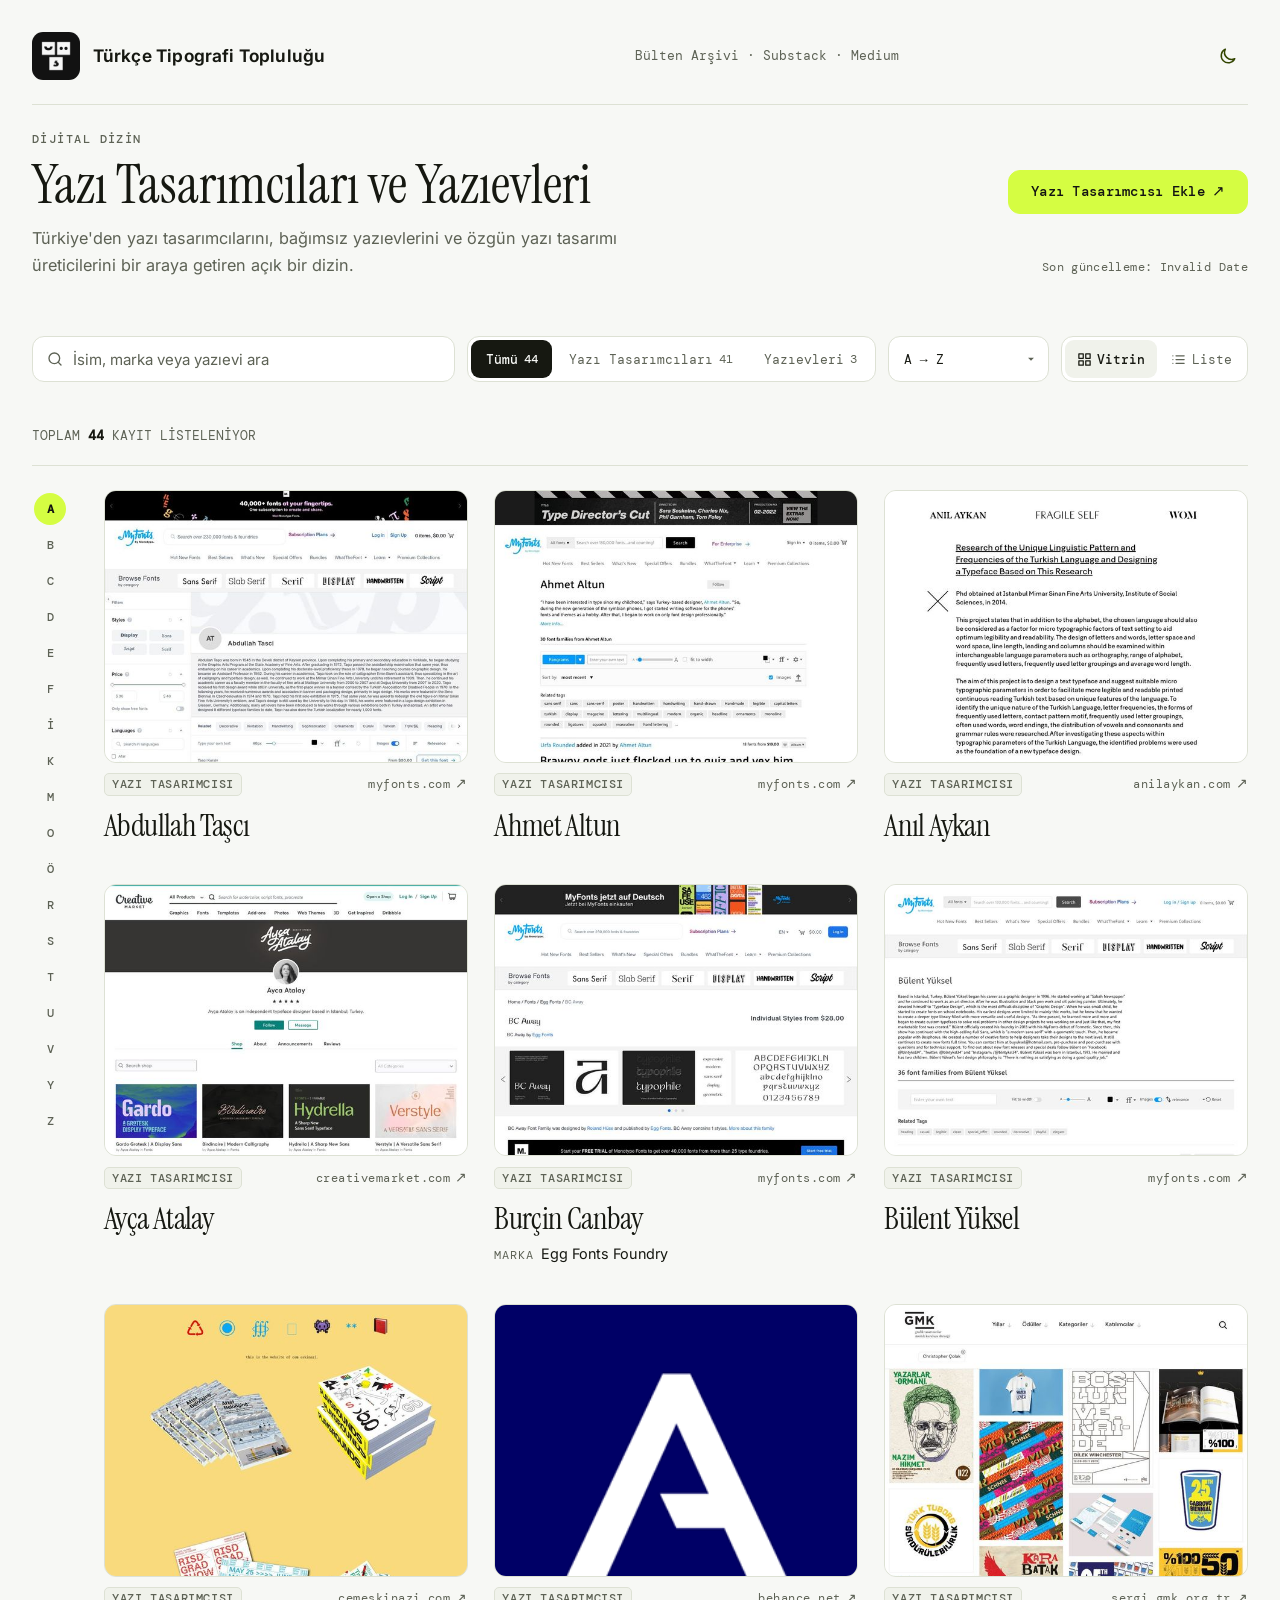
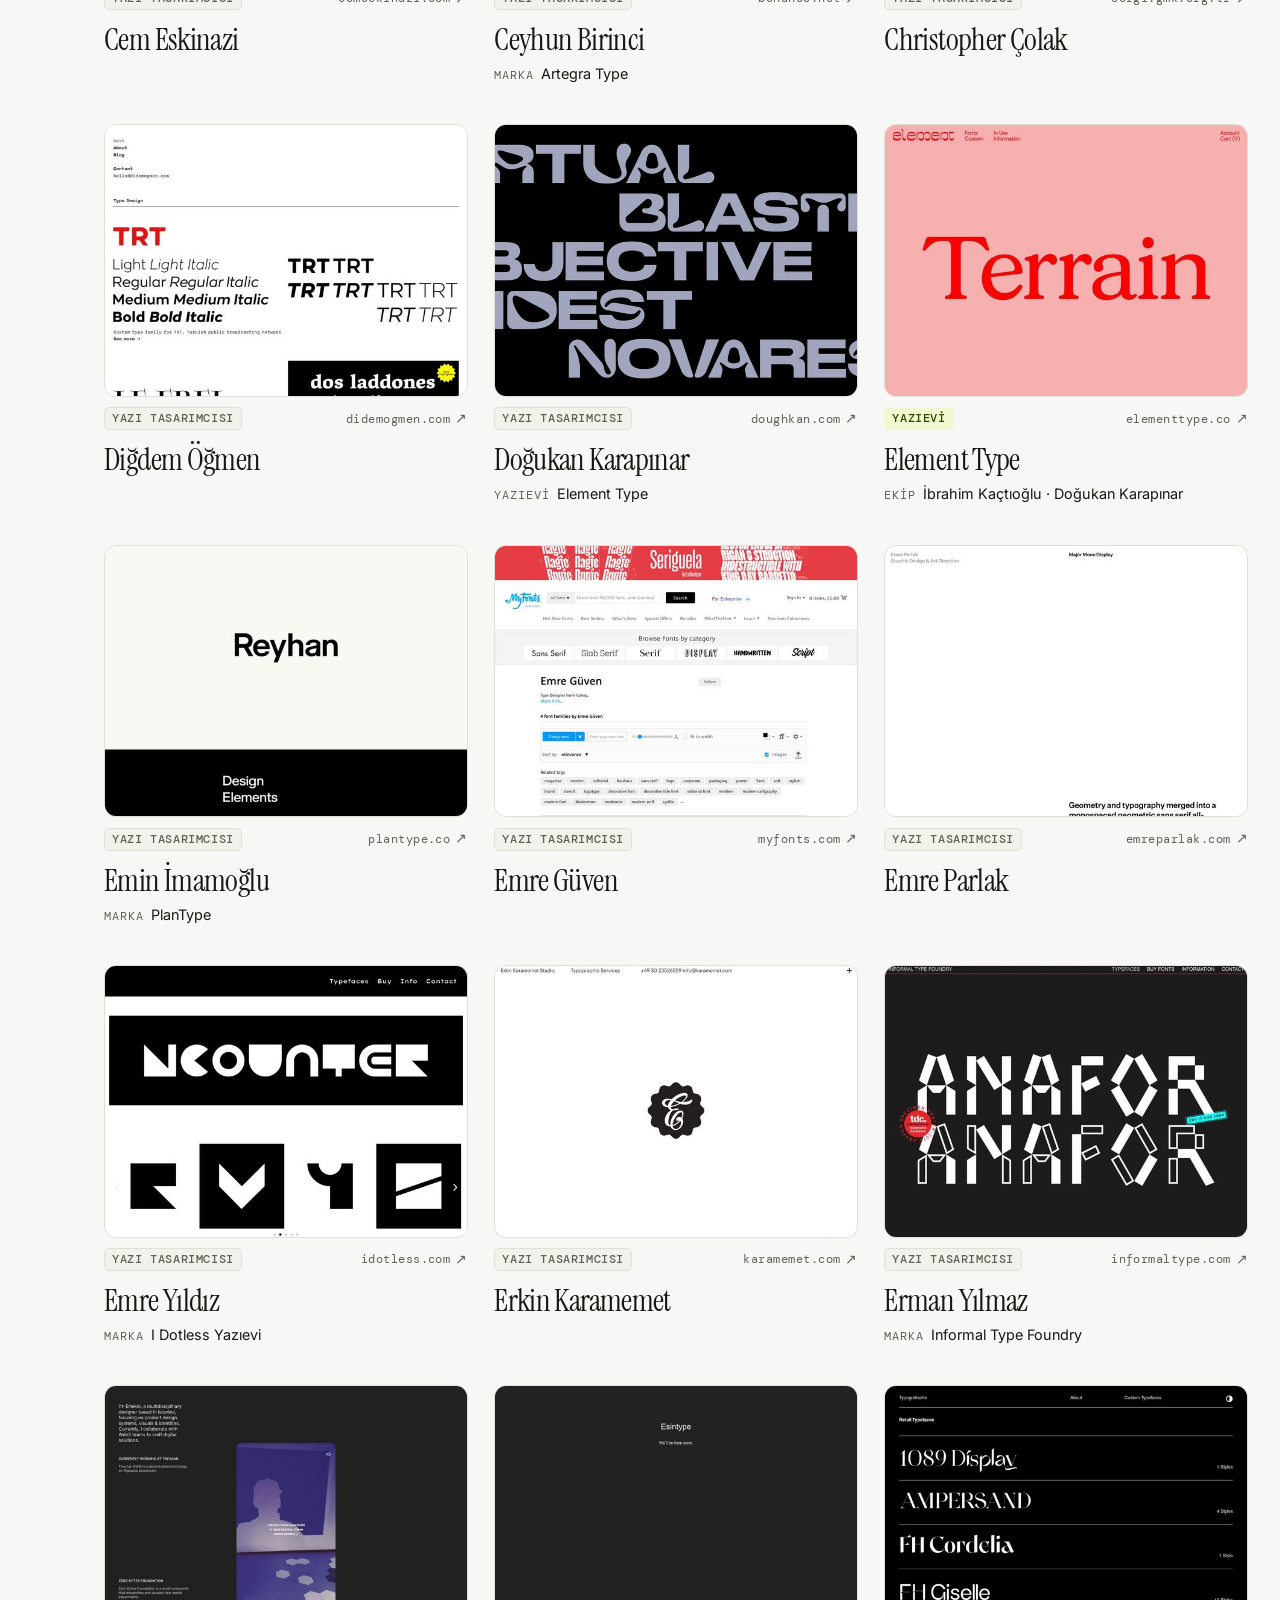
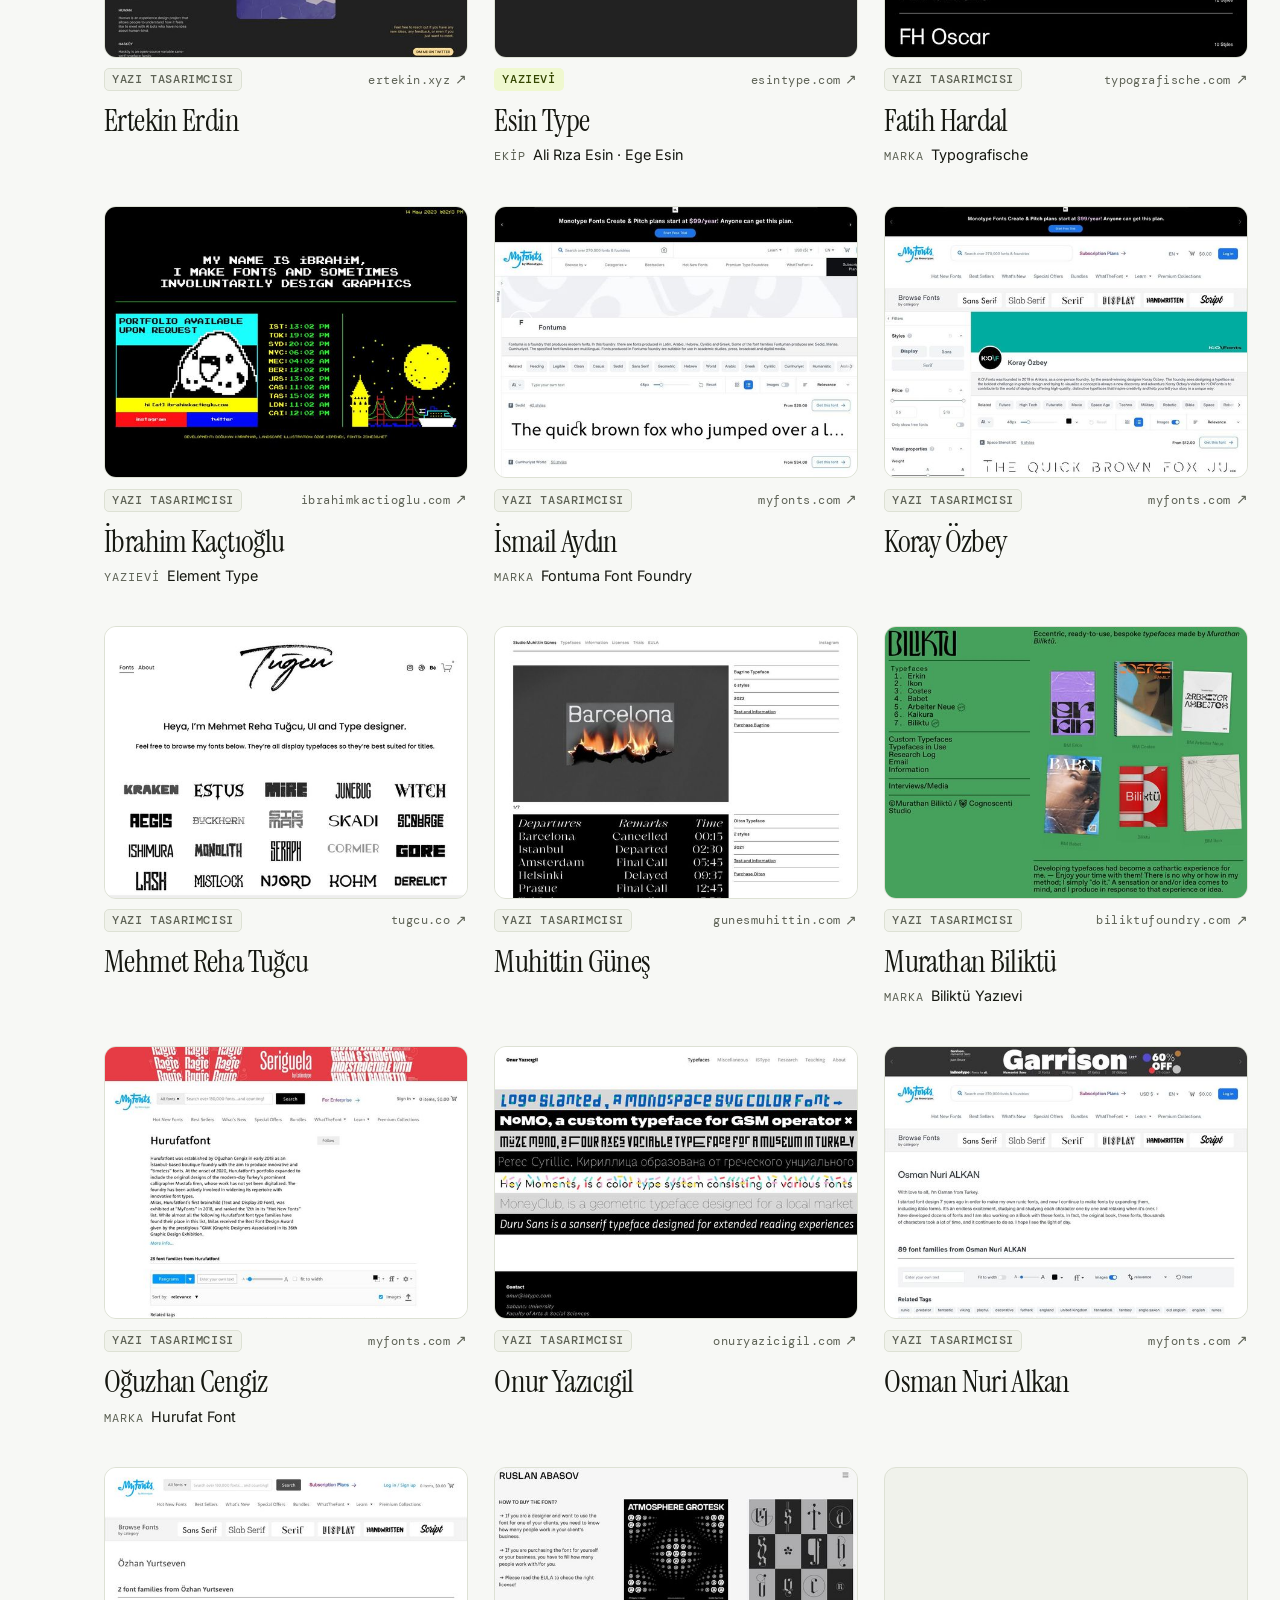
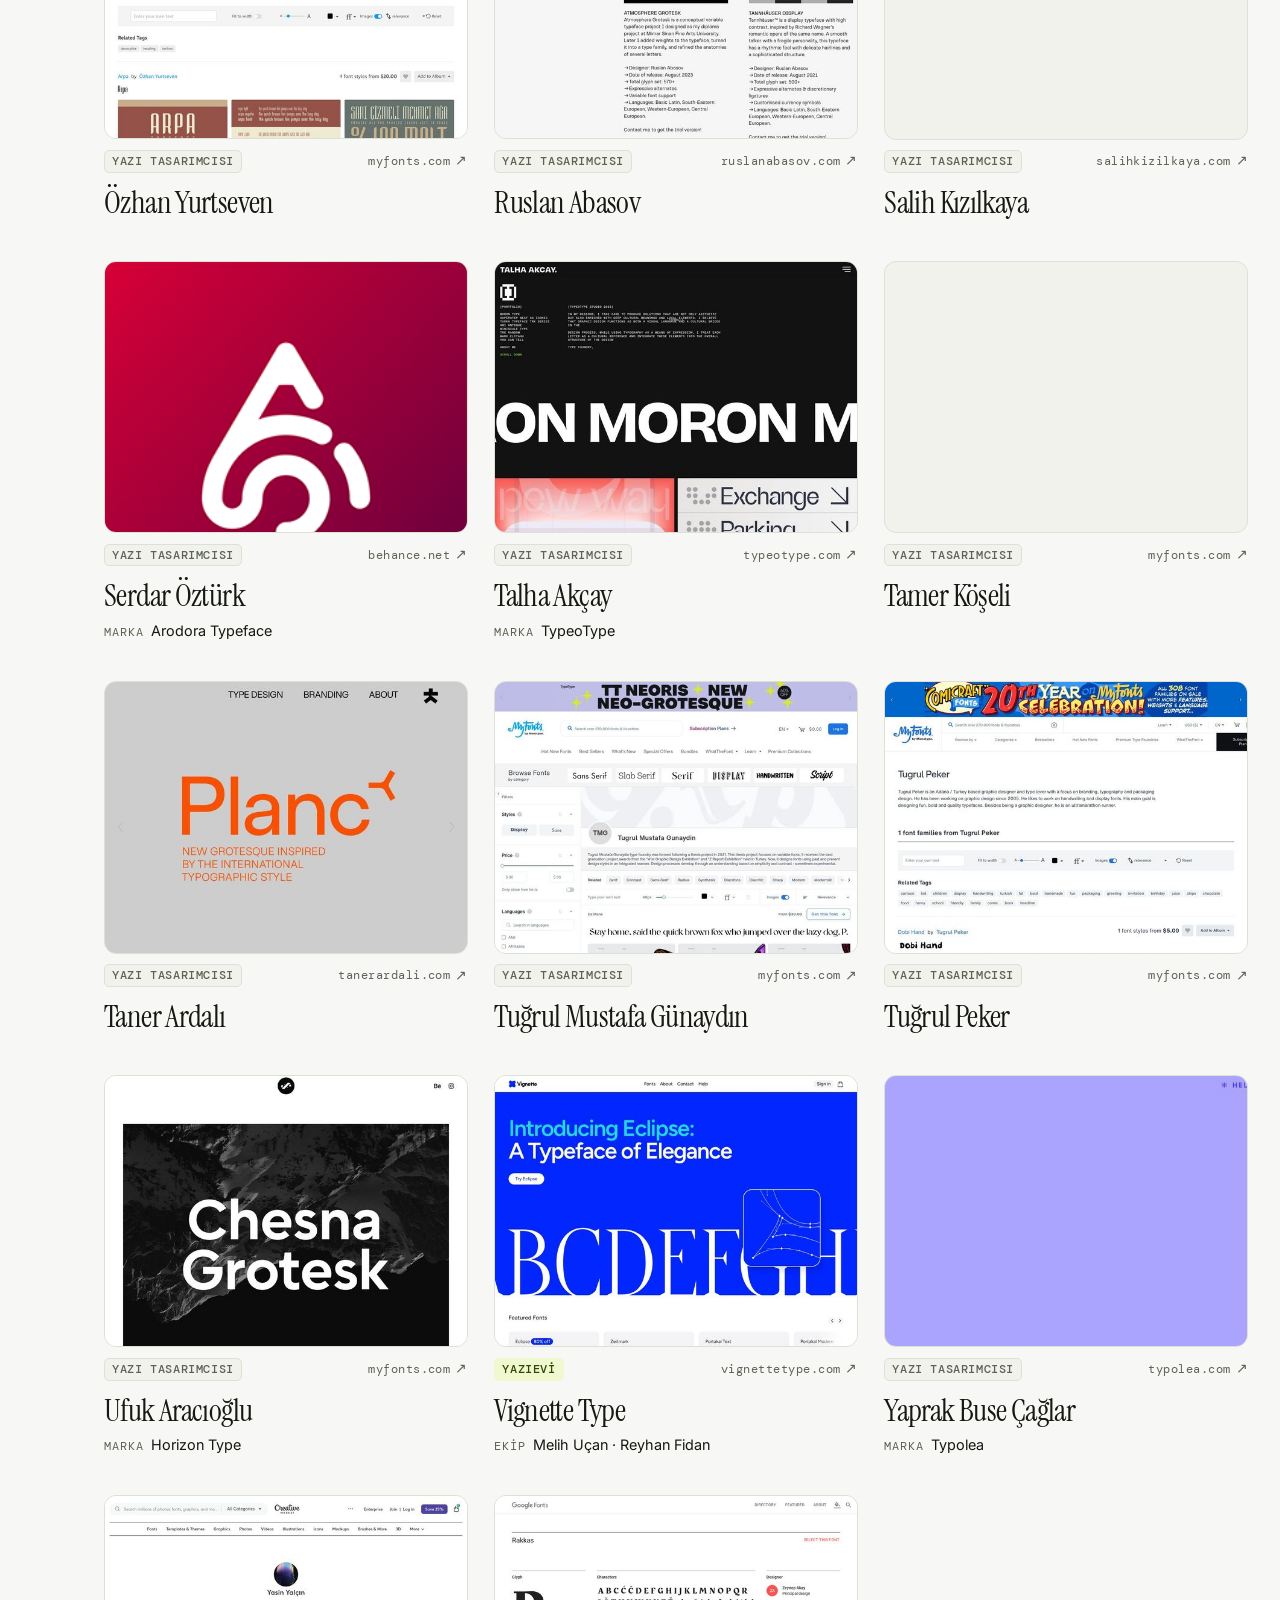
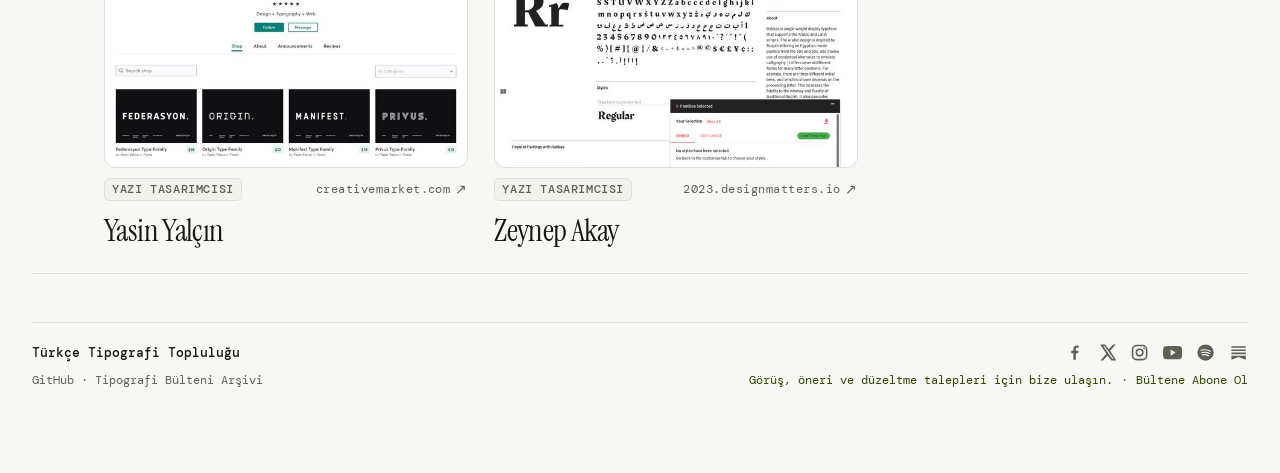
==== commit 229dfaca: "refactor(data): Melih Ucan ve Reyhan Fidan tek bir Vignette Type yazievi kaydi olarak birlestirildi" ====
--- a/index.html
+++ b/index.html
@@ -63,7 +63,7 @@
       },
       "mainEntity": {
         "@type": "ItemList",
-        "numberOfItems": 45,
+        "numberOfItems": 44,
         "itemListElement": [
           {
             "@type": "ListItem",
@@ -80,15 +80,20 @@
             "@type": "ListItem",
             "position": 2,
             "item": {
-              "@type": "Person",
-              "name": "Melih Uçan",
+              "@type": "Organization",
+              "name": "Vignette Type",
               "url": "https://vignettetype.com/fonts",
               "image": "https://tipografitoplulugu.github.io/turkish-type-index/assets/thumbnails/item_02.jpg",
-              "jobTitle": "Yazı Tasarımcısı",
-              "brand": {
-                "@type": "Brand",
-                "name": "Vignette Studio"
-              }
+              "member": [
+                {
+                  "@type": "Person",
+                  "name": "Melih Uçan"
+                },
+                {
+                  "@type": "Person",
+                  "name": "Reyhan Fidan"
+                }
+              ]
             }
           },
           {
@@ -619,21 +624,6 @@
           {
             "@type": "ListItem",
             "position": 44,
-            "item": {
-              "@type": "Person",
-              "name": "Reyhan Fidan",
-              "url": "https://vignettetype.com/fonts",
-              "image": "https://tipografitoplulugu.github.io/turkish-type-index/assets/thumbnails/item_45.jpg",
-              "jobTitle": "Yazı Tasarımcısı",
-              "brand": {
-                "@type": "Brand",
-                "name": "Vignette Studio"
-              }
-            }
-          },
-          {
-            "@type": "ListItem",
-            "position": 45,
             "item": {
               "@type": "Person",
               "name": "Doğukan Karapınar",
@@ -846,13 +836,11 @@
                 <li><a href="https://www.myfonts.com/collections/fontuma-foundry" target="_blank" rel="noopener noreferrer">İsmail Aydın</a> — <span style="color: var(--muted); font-size: .85rem;">Yazı Tasarımcısı</span></li>
                 <li><a href="https://www.myfonts.com/collections/koray-ozbey-foundry" target="_blank" rel="noopener noreferrer">Koray Özbey</a> — <span style="color: var(--muted); font-size: .85rem;">Yazı Tasarımcısı</span></li>
                 <li><a href="https://www.tugcu.co/" target="_blank" rel="noopener noreferrer">Mehmet Reha Tuğcu</a> — <span style="color: var(--muted); font-size: .85rem;">Yazı Tasarımcısı</span></li>
-                <li><a href="https://vignettetype.com/fonts" target="_blank" rel="noopener noreferrer">Melih Uçan</a> — <span style="color: var(--muted); font-size: .85rem;">Yazı Tasarımcısı</span></li>
                 <li><a href="https://gunesmuhittin.com/" target="_blank" rel="noopener noreferrer">Muhittin Güneş</a> — <span style="color: var(--muted); font-size: .85rem;">Yazı Tasarımcısı</span></li>
                 <li><a href="https://biliktufoundry.com" target="_blank" rel="noopener noreferrer">Murathan Biliktü</a> — <span style="color: var(--muted); font-size: .85rem;">Yazı Tasarımcısı</span></li>
                 <li><a href="http://www.onuryazicigil.com/typefaces" target="_blank" rel="noopener noreferrer">Onur Yazıcıgil</a> — <span style="color: var(--muted); font-size: .85rem;">Yazı Tasarımcısı</span></li>
                 <li><a href="https://www.myfonts.com/collections/osman-nuri-alkan" target="_blank" rel="noopener noreferrer">Osman Nuri Alkan</a> — <span style="color: var(--muted); font-size: .85rem;">Yazı Tasarımcısı</span></li>
                 <li><a href="https://www.myfonts.com/foundry/hurufatfont-type-foundry/" target="_blank" rel="noopener noreferrer">Oğuzhan Cengiz</a> — <span style="color: var(--muted); font-size: .85rem;">Yazı Tasarımcısı</span></li>
-                <li><a href="https://vignettetype.com/fonts" target="_blank" rel="noopener noreferrer">Reyhan Fidan</a> — <span style="color: var(--muted); font-size: .85rem;">Yazı Tasarımcısı</span></li>
                 <li><a href="https://ruslanabasov.com/TYPE-SHOP" target="_blank" rel="noopener noreferrer">Ruslan Abasov</a> — <span style="color: var(--muted); font-size: .85rem;">Yazı Tasarımcısı</span></li>
                 <li><a href="https://www.salihkizilkaya.com/font" target="_blank" rel="noopener noreferrer">Salih Kızılkaya</a> — <span style="color: var(--muted); font-size: .85rem;">Yazı Tasarımcısı</span></li>
                 <li><a href="https://www.behance.net/ArodoraTypeface" target="_blank" rel="noopener noreferrer">Serdar Öztürk</a> — <span style="color: var(--muted); font-size: .85rem;">Yazı Tasarımcısı</span></li>
@@ -862,6 +850,7 @@
                 <li><a href="https://www.myfonts.com/collections/tugrul-mustafa-gunaydin-foundry" target="_blank" rel="noopener noreferrer">Tuğrul Mustafa Günaydın</a> — <span style="color: var(--muted); font-size: .85rem;">Yazı Tasarımcısı</span></li>
                 <li><a href="https://www.myfonts.com/collections/tugrul-peker" target="_blank" rel="noopener noreferrer">Tuğrul Peker</a> — <span style="color: var(--muted); font-size: .85rem;">Yazı Tasarımcısı</span></li>
                 <li><a href="https://www.myfonts.com/collections/horizon-type-foundry" target="_blank" rel="noopener noreferrer">Ufuk Aracıoğlu</a> — <span style="color: var(--muted); font-size: .85rem;">Yazı Tasarımcısı</span></li>
+                <li><a href="https://vignettetype.com/fonts" target="_blank" rel="noopener noreferrer">Vignette Type</a> — <span style="color: var(--muted); font-size: .85rem;">Yazıevi</span></li>
                 <li><a href="https://typolea.com" target="_blank" rel="noopener noreferrer">Yaprak Buse Çağlar</a> — <span style="color: var(--muted); font-size: .85rem;">Yazı Tasarımcısı</span></li>
                 <li><a href="https://creativemarket.com/yasinyalcin" target="_blank" rel="noopener noreferrer">Yasin Yalçın</a> — <span style="color: var(--muted); font-size: .85rem;">Yazı Tasarımcısı</span></li>
                 <li><a href="https://2023.designmatters.io/lineup/zeynep-akay/" target="_blank" rel="noopener noreferrer">Zeynep Akay</a> — <span style="color: var(--muted); font-size: .85rem;">Yazı Tasarımcısı</span></li>
--- a/style.css
+++ b/style.css
@@ -415,7 +415,7 @@
 .dizin-hero {
   display: flex;
   flex-direction: column;
-  margin: .4rem 0 1.8rem;
+  margin: .4rem 0 2.75rem;
 }
 
 .dizin-hero-top {
@@ -797,7 +797,8 @@
   align-items: center;
   justify-content: space-between;
   gap: 1rem;
-  padding: .35rem 0 .75rem;
+  margin-top: .85rem;
+  padding: .95rem 0 1.1rem;
   font-family: "DM Mono", monospace;
   font-size: .82rem;
   color: var(--muted);
@@ -1552,7 +1553,7 @@
   }
 
   .dizin-hero {
-    margin-bottom: 1.5rem;
+    margin-bottom: 2.25rem;
   }
 
   .dizin-hero-top {
@@ -1624,7 +1625,7 @@
 @media (max-width: 480px) {
   .dizin-hero {
     padding: .7rem 0;
-    margin-bottom: 1rem;
+    margin-bottom: 2rem;
   }
 
   .dizin-h1 {
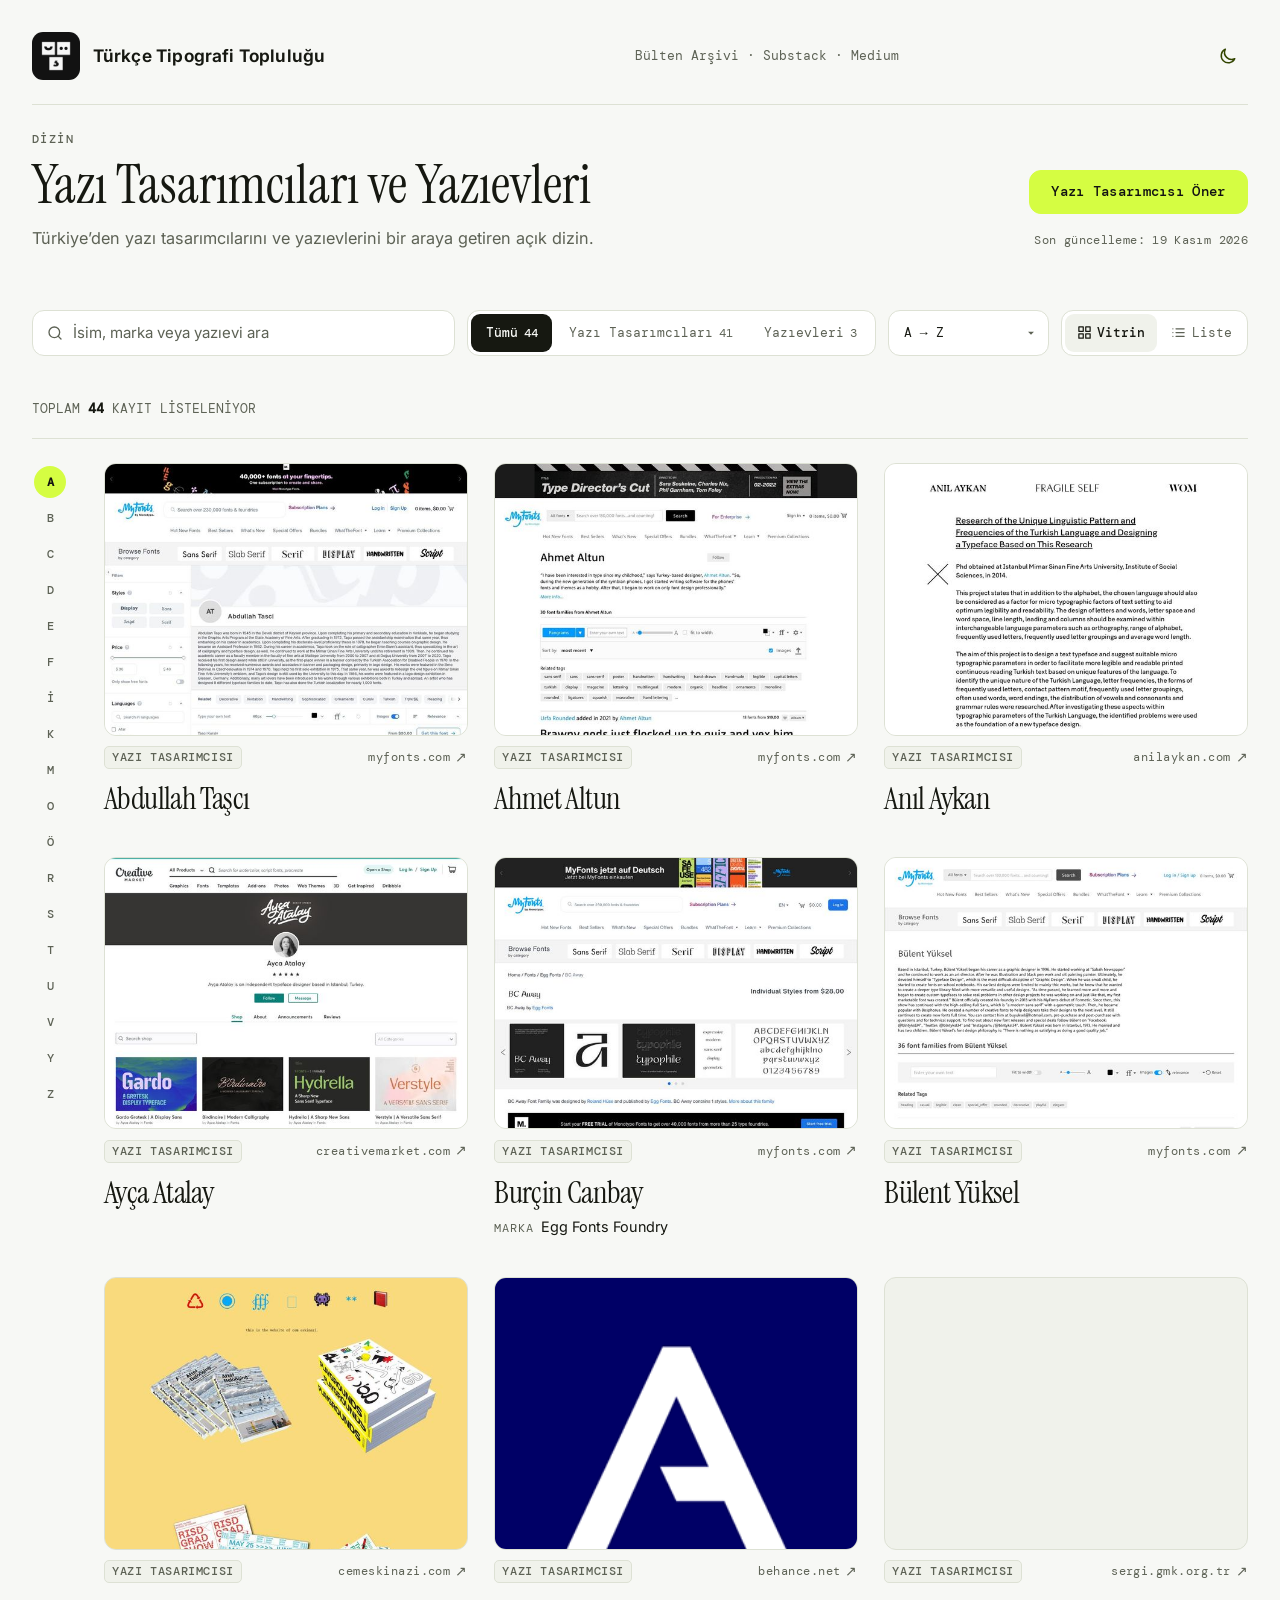
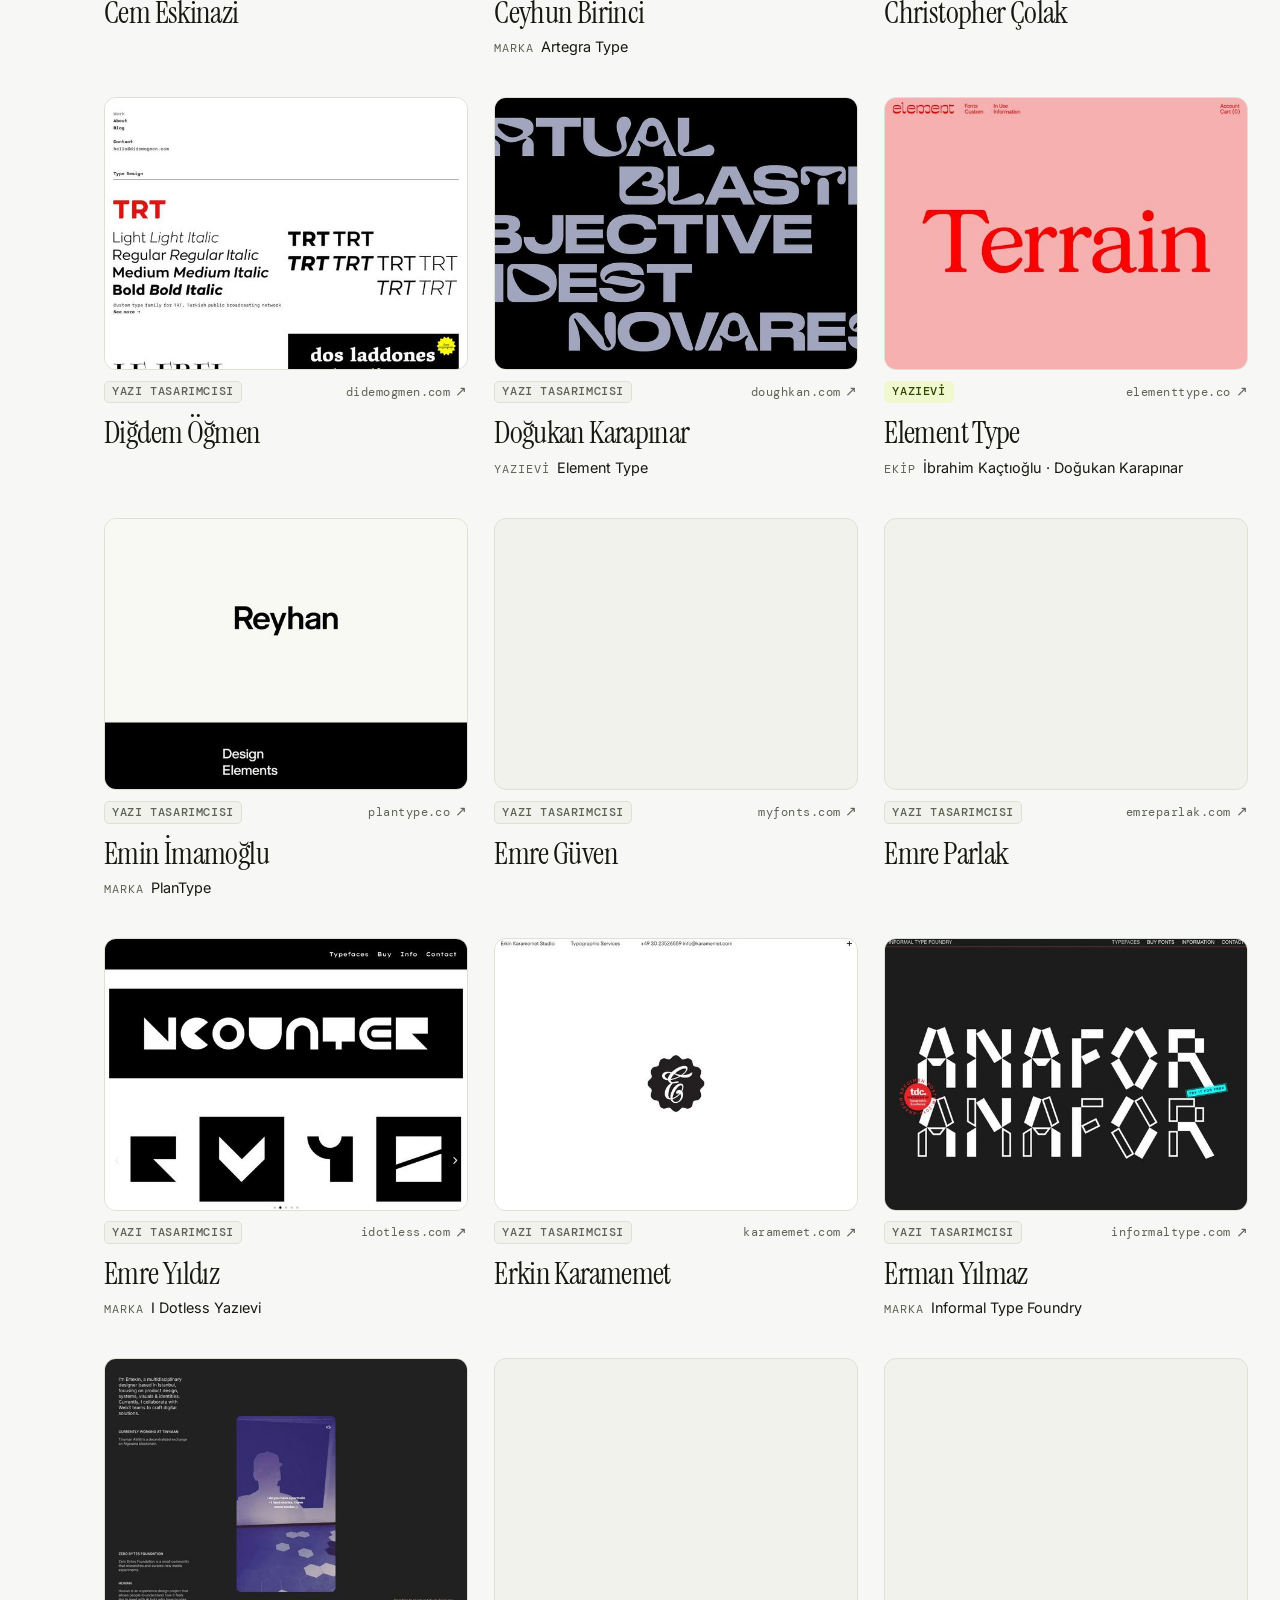
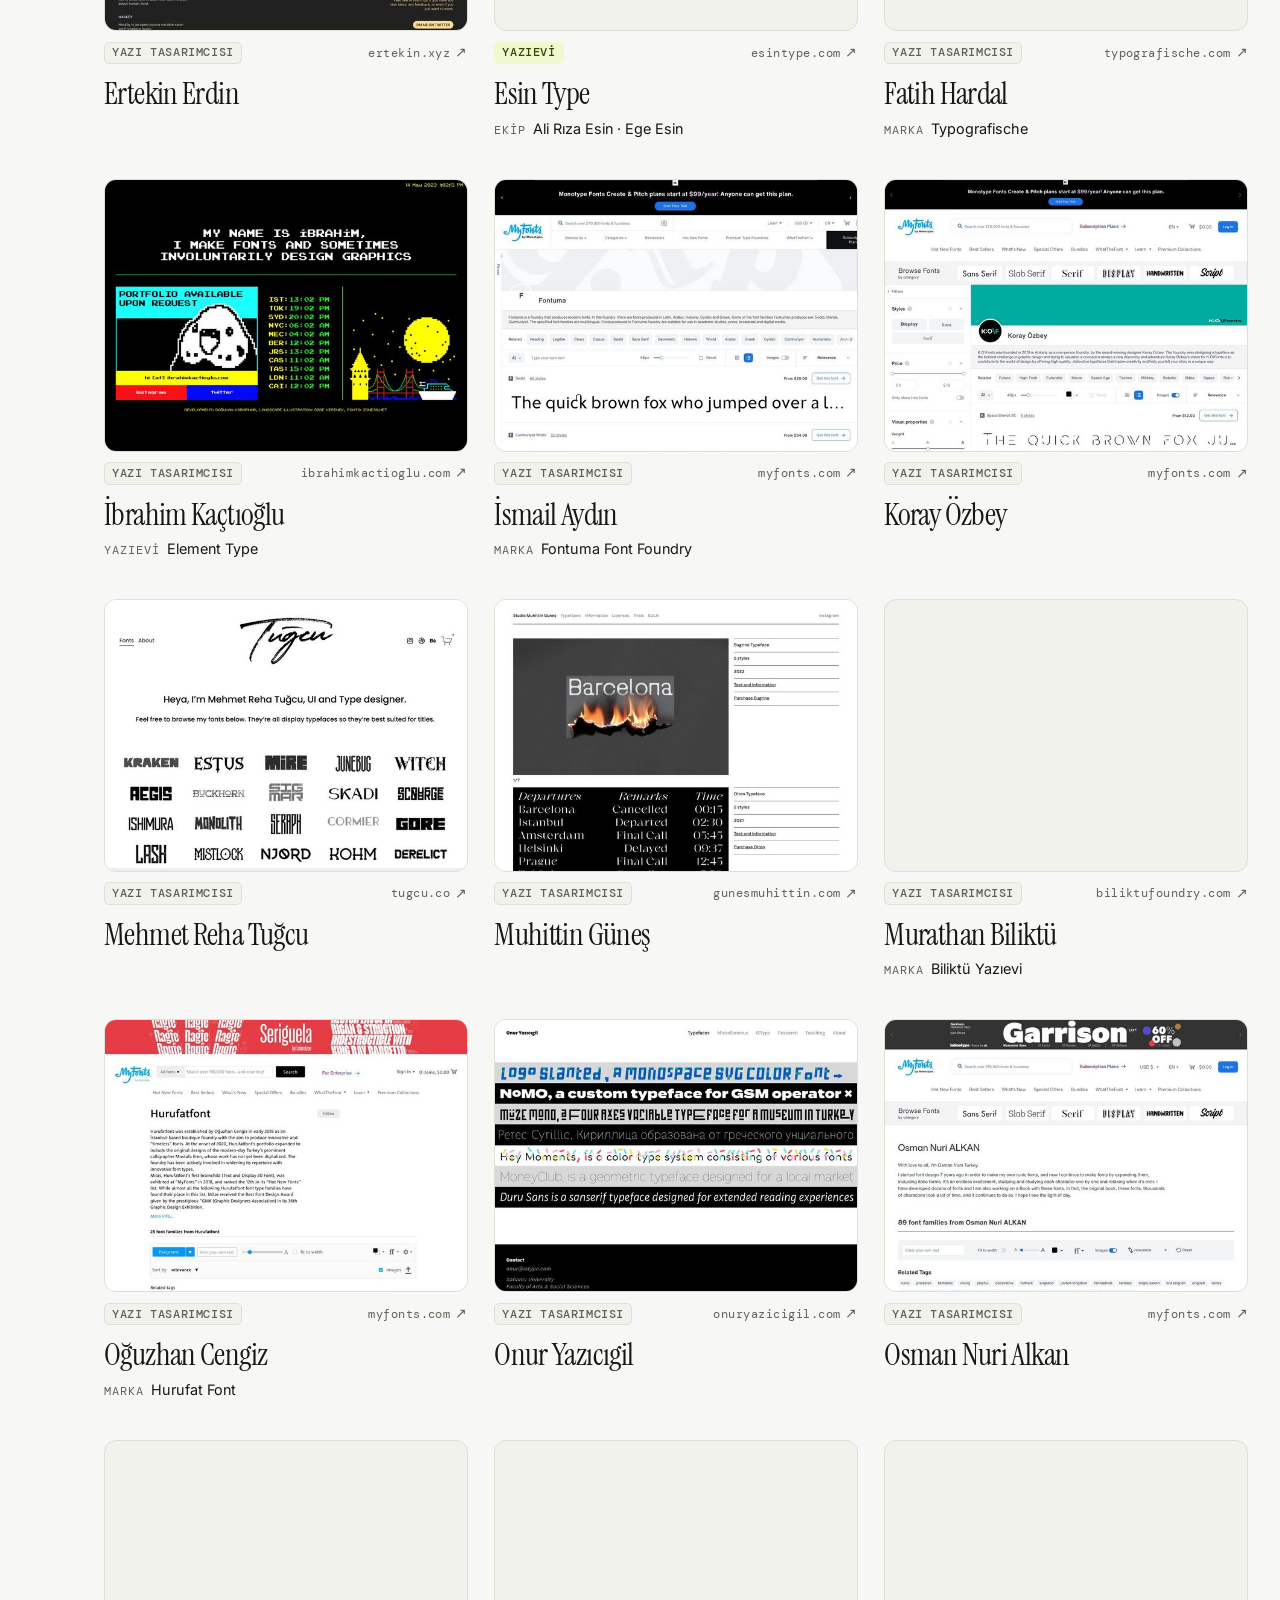
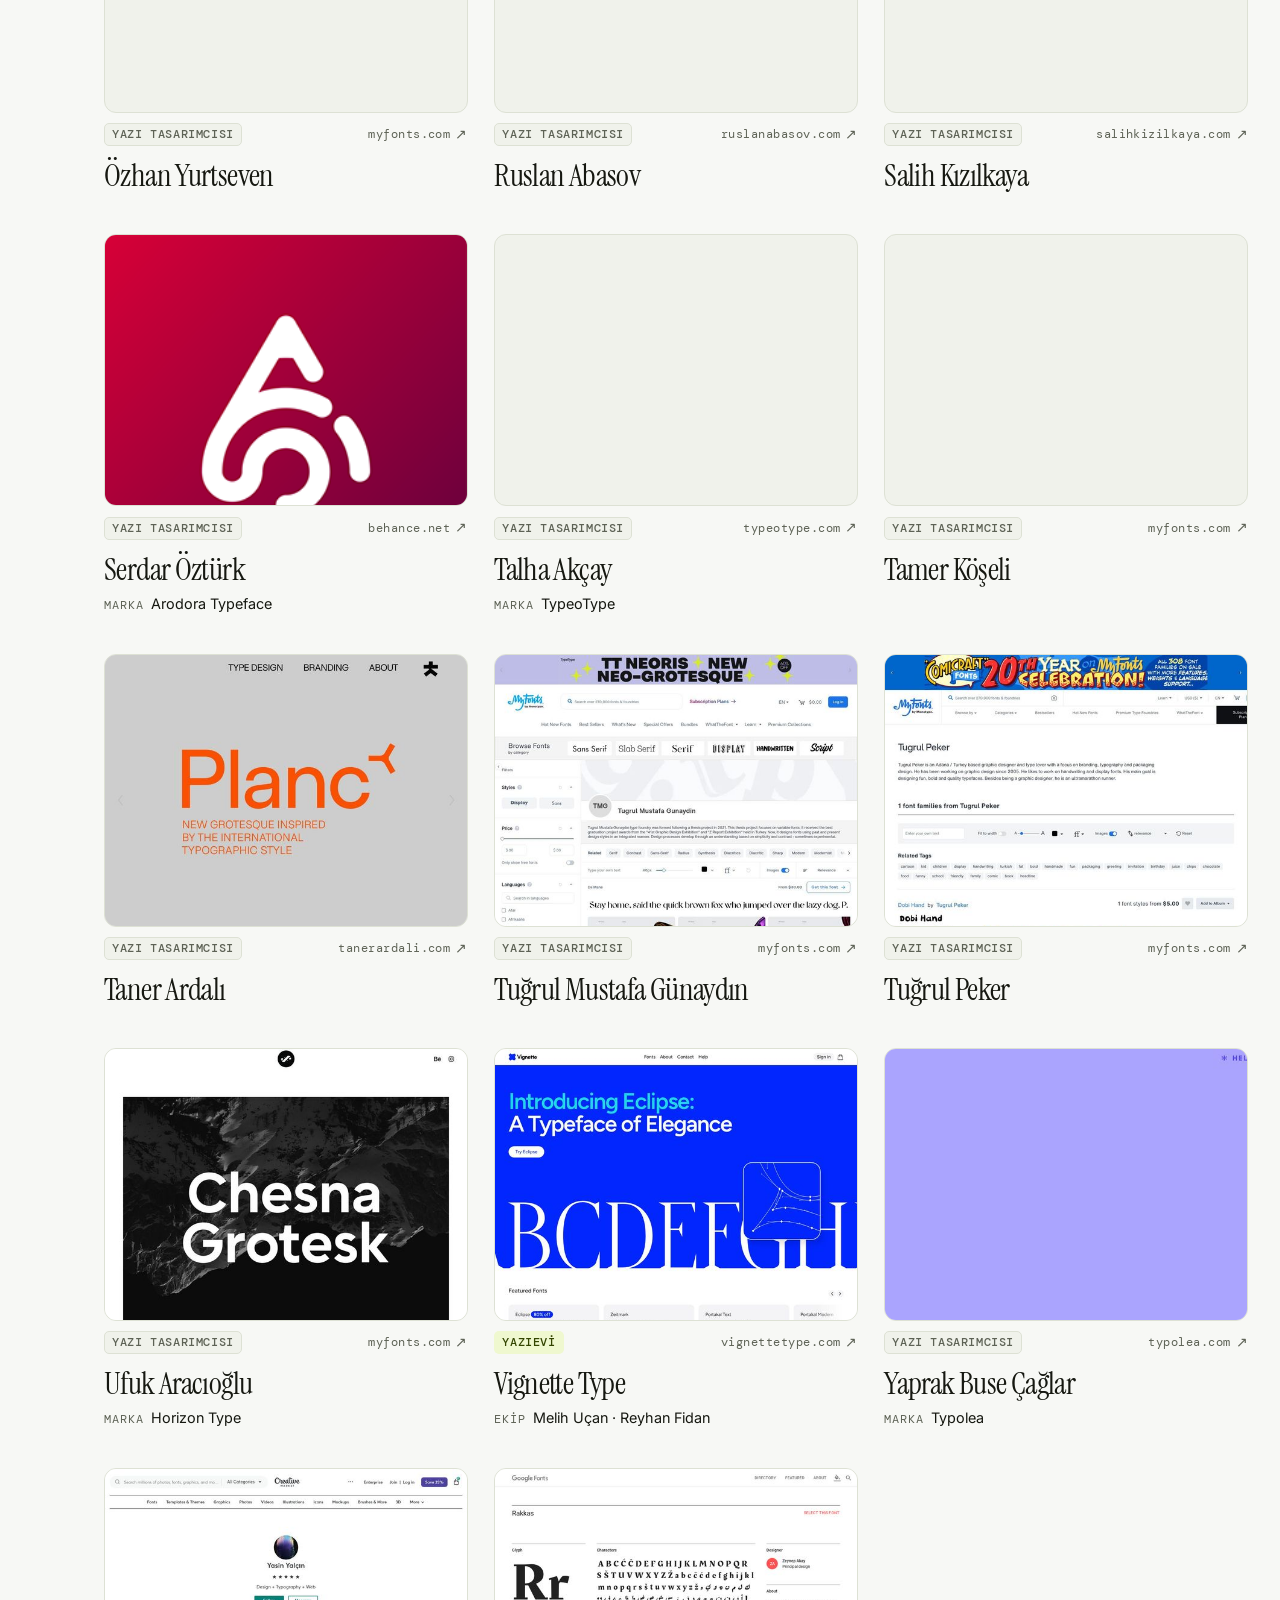
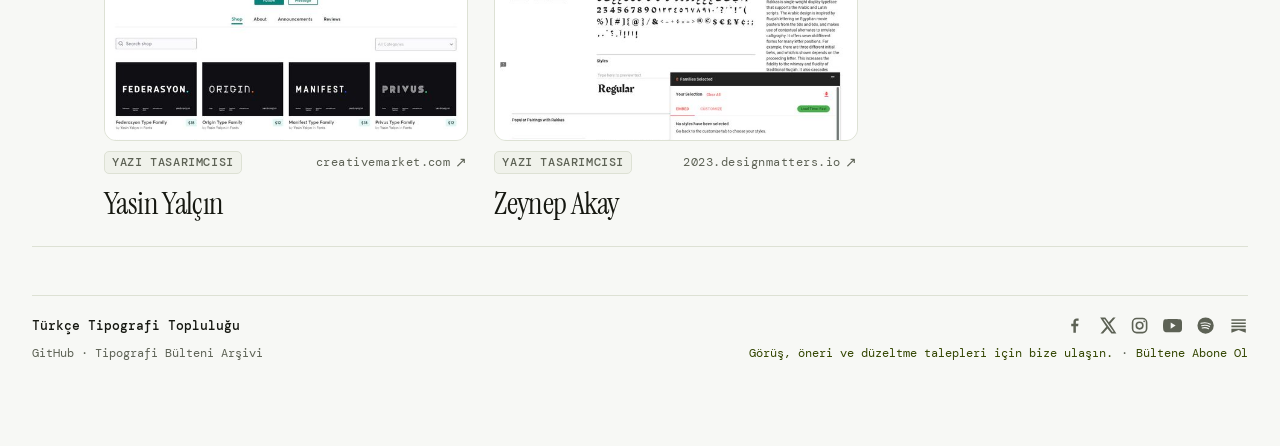
==== commit 97efd3e2: "feat(content): Onur Yazicigil linki https yapildi, 'dizin' terminolojisi birlestirildi, hero ve buto" ====
--- a/index.html
+++ b/index.html
@@ -4,7 +4,7 @@
   <meta charset="utf-8">
   <meta name="viewport" content="width=device-width, initial-scale=1">
   <title>Yazı Tasarımcıları ve Yazıevleri — Türkçe Tipografi Topluluğu</title>
-  <meta name="description" content="Türkiye'den yazı tasarımcılarını, bağımsız yazıevlerini ve özgün yazı tasarımı üreticilerini bir araya getiren açık ve yaşayan bir dijital katalog ve vitrin.">
+  <meta name="description" content="Türkiye’den yazı tasarımcılarını ve yazıevlerini bir araya getiren açık dizin.">
   <meta name="theme-color" media="(prefers-color-scheme: light)" content="#F7F8F5">
   <meta name="theme-color" media="(prefers-color-scheme: dark)" content="#121212">
   <link rel="icon" type="image/png" href="logo.png">
@@ -16,13 +16,13 @@
   <meta property="og:locale" content="tr_TR">
   <meta property="og:url" content="https://tipografitoplulugu.github.io/turkish-type-index/">
   <meta property="og:title" content="Yazı Tasarımcıları ve Yazıevleri — Türkçe Tipografi Topluluğu">
-  <meta property="og:description" content="Türkiye'den yazı tasarımcılarını, bağımsız yazıevlerini ve özgün yazı tasarımı üreticilerini bir araya getiren açık bir katalog ve vitrin.">
+  <meta property="og:description" content="Türkiye’den yazı tasarımcılarını ve yazıevlerini bir araya getiren açık dizin.">
   <meta property="og:image" content="https://tipografitoplulugu.github.io/turkish-type-index/logo.png">
 
   <!-- Twitter Meta -->
   <meta name="twitter:card" content="summary">
   <meta name="twitter:title" content="Yazı Tasarımcıları ve Yazıevleri">
-  <meta name="twitter:description" content="Türkiye'den yazı tasarımcılarını, bağımsız yazıevlerini ve özgün yazı tasarımı üreticilerini bir araya getiren açık bir katalog ve vitrin.">
+  <meta name="twitter:description" content="Türkiye’den yazı tasarımcılarını ve yazıevlerini bir araya getiren açık dizin.">
   <meta name="twitter:image" content="https://tipografitoplulugu.github.io/turkish-type-index/logo.png">
 
   <!-- Schema.org Structured Data (JSON-LD) -->
@@ -35,7 +35,7 @@
       "@id": "https://tipografitoplulugu.github.io/turkish-type-index/#website",
       "url": "https://tipografitoplulugu.github.io/turkish-type-index/",
       "name": "Yazı Tasarımcıları ve Yazıevleri",
-      "description": "Türkiye'den yazı tasarımcılarını, bağımsız yazıevlerini ve özgün yazı tasarımı üreticilerini bir araya getiren açık bir dizin.",
+      "description": "Türkiye’den yazı tasarımcılarını ve yazıevlerini bir araya getiren açık dizin.",
       "inLanguage": "tr",
       "publisher": {
         "@type": "Organization",
@@ -53,7 +53,7 @@
       "@id": "https://tipografitoplulugu.github.io/turkish-type-index/#webpage",
       "url": "https://tipografitoplulugu.github.io/turkish-type-index/",
       "name": "Yazı Tasarımcıları ve Yazıevleri — Türkçe Tipografi Topluluğu",
-      "description": "Türkiye'den yazı tasarımcılarını, bağımsız yazıevlerini ve özgün yazı tasarımı üreticilerini bir araya getiren açık bir dizin.",
+      "description": "Türkiye’den yazı tasarımcılarını ve yazıevlerini bir araya getiren açık dizin.",
       "isPartOf": {
         "@id": "https://tipografitoplulugu.github.io/turkish-type-index/#website"
       },
@@ -366,7 +366,7 @@
             "item": {
               "@type": "Person",
               "name": "Onur Yazıcıgil",
-              "url": "http://www.onuryazicigil.com/typefaces",
+              "url": "https://www.onuryazicigil.com/typefaces",
               "image": "https://tipografitoplulugu.github.io/turkish-type-index/assets/thumbnails/item_25.jpg",
               "jobTitle": "Yazı Tasarımcısı"
             }
@@ -700,21 +700,20 @@
       <header class="dizin-hero">
         <div class="dizin-hero-top">
           <div class="dizin-hero-title-area">
-            <span class="hero-eyebrow">DİJİTAL DİZİN</span>
+            <span class="hero-eyebrow">DİZİN</span>
             <h1 class="dizin-h1">Yazı Tasarımcıları ve Yazıevleri</h1>
           </div>
 
           <div class="dizin-hero-action-area">
             <a href="mailto:tipografitoplulugu@gmail.com" class="hero-cta-btn" title="Dizine yeni bir yazı tasarımcısı veya yazıevi önerin">
-              <span>Yazı Tasarımcısı Ekle</span>
-              <span class="cta-arrow" aria-hidden="true">↗</span>
+              <span>Yazı Tasarımcısı Öner</span>
             </a>
           </div>
         </div>
 
         <div class="dizin-hero-bottom">
           <p class="dizin-hero-copy">
-            Türkiye'den yazı tasarımcılarını, bağımsız yazıevlerini ve özgün yazı tasarımı üreticilerini bir araya getiren açık bir dizin.
+            Türkiye’den yazı tasarımcılarını ve yazıevlerini bir araya getiren açık dizin.
           </p>
           <div class="hero-updated-at" id="hero-updated-at">Son güncelleme: 19 Kasım 2026</div>
         </div>
@@ -838,7 +837,7 @@
                 <li><a href="https://www.tugcu.co/" target="_blank" rel="noopener noreferrer">Mehmet Reha Tuğcu</a> — <span style="color: var(--muted); font-size: .85rem;">Yazı Tasarımcısı</span></li>
                 <li><a href="https://gunesmuhittin.com/" target="_blank" rel="noopener noreferrer">Muhittin Güneş</a> — <span style="color: var(--muted); font-size: .85rem;">Yazı Tasarımcısı</span></li>
                 <li><a href="https://biliktufoundry.com" target="_blank" rel="noopener noreferrer">Murathan Biliktü</a> — <span style="color: var(--muted); font-size: .85rem;">Yazı Tasarımcısı</span></li>
-                <li><a href="http://www.onuryazicigil.com/typefaces" target="_blank" rel="noopener noreferrer">Onur Yazıcıgil</a> — <span style="color: var(--muted); font-size: .85rem;">Yazı Tasarımcısı</span></li>
+                <li><a href="https://www.onuryazicigil.com/typefaces" target="_blank" rel="noopener noreferrer">Onur Yazıcıgil</a> — <span style="color: var(--muted); font-size: .85rem;">Yazı Tasarımcısı</span></li>
                 <li><a href="https://www.myfonts.com/collections/osman-nuri-alkan" target="_blank" rel="noopener noreferrer">Osman Nuri Alkan</a> — <span style="color: var(--muted); font-size: .85rem;">Yazı Tasarımcısı</span></li>
                 <li><a href="https://www.myfonts.com/foundry/hurufatfont-type-foundry/" target="_blank" rel="noopener noreferrer">Oğuzhan Cengiz</a> — <span style="color: var(--muted); font-size: .85rem;">Yazı Tasarımcısı</span></li>
                 <li><a href="https://ruslanabasov.com/TYPE-SHOP" target="_blank" rel="noopener noreferrer">Ruslan Abasov</a> — <span style="color: var(--muted); font-size: .85rem;">Yazı Tasarımcısı</span></li>
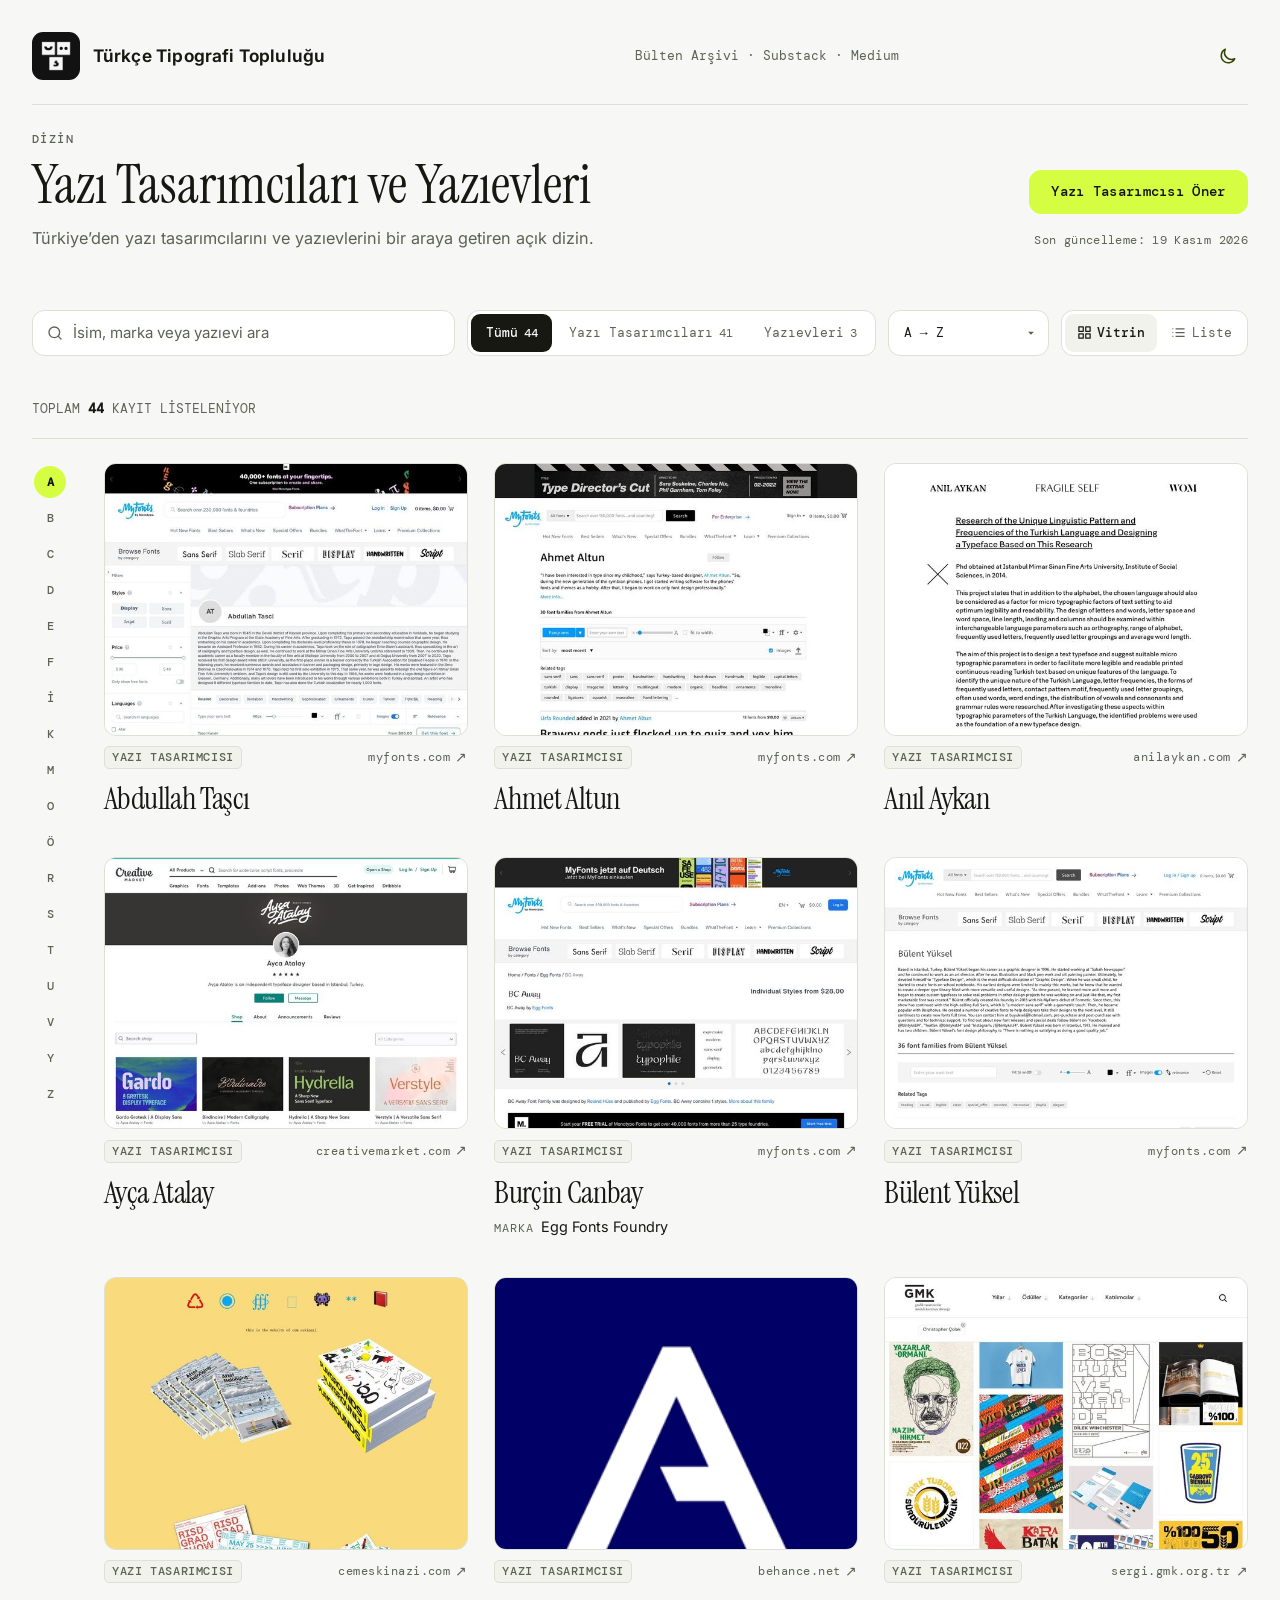
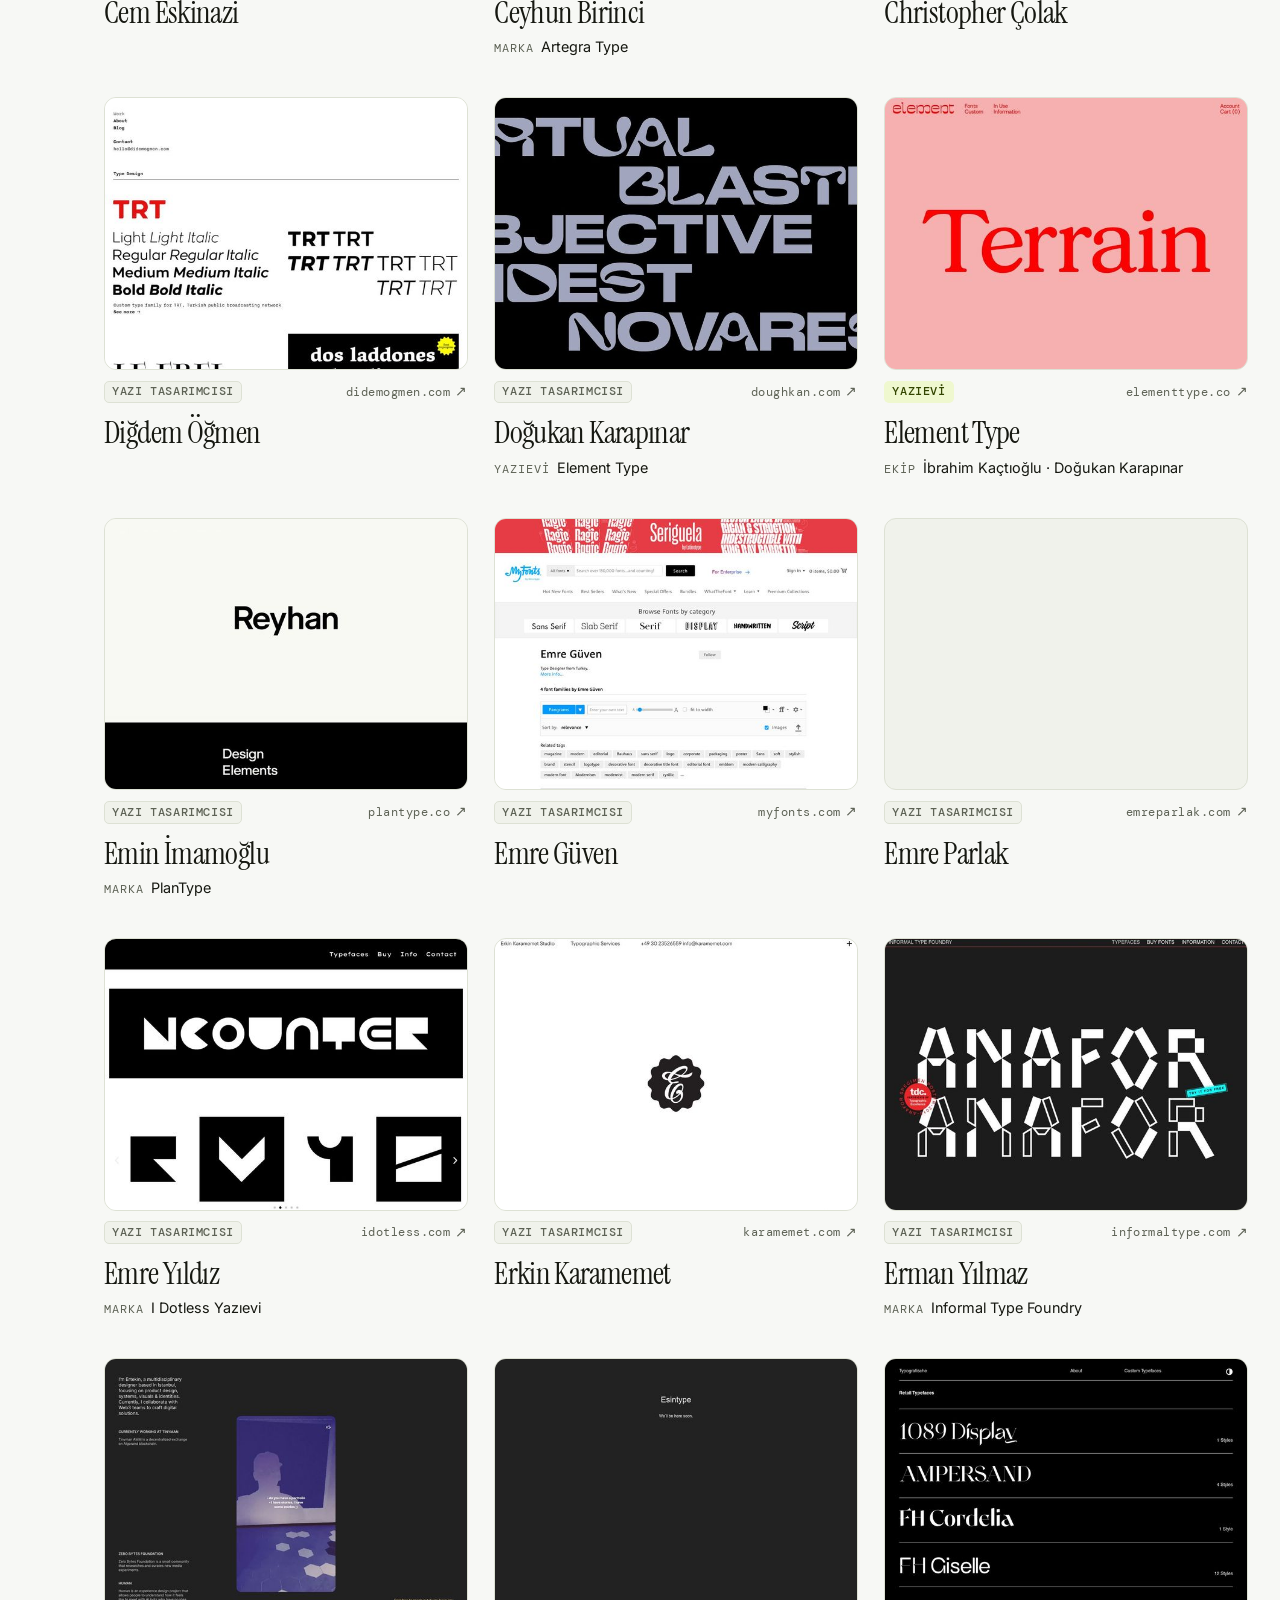
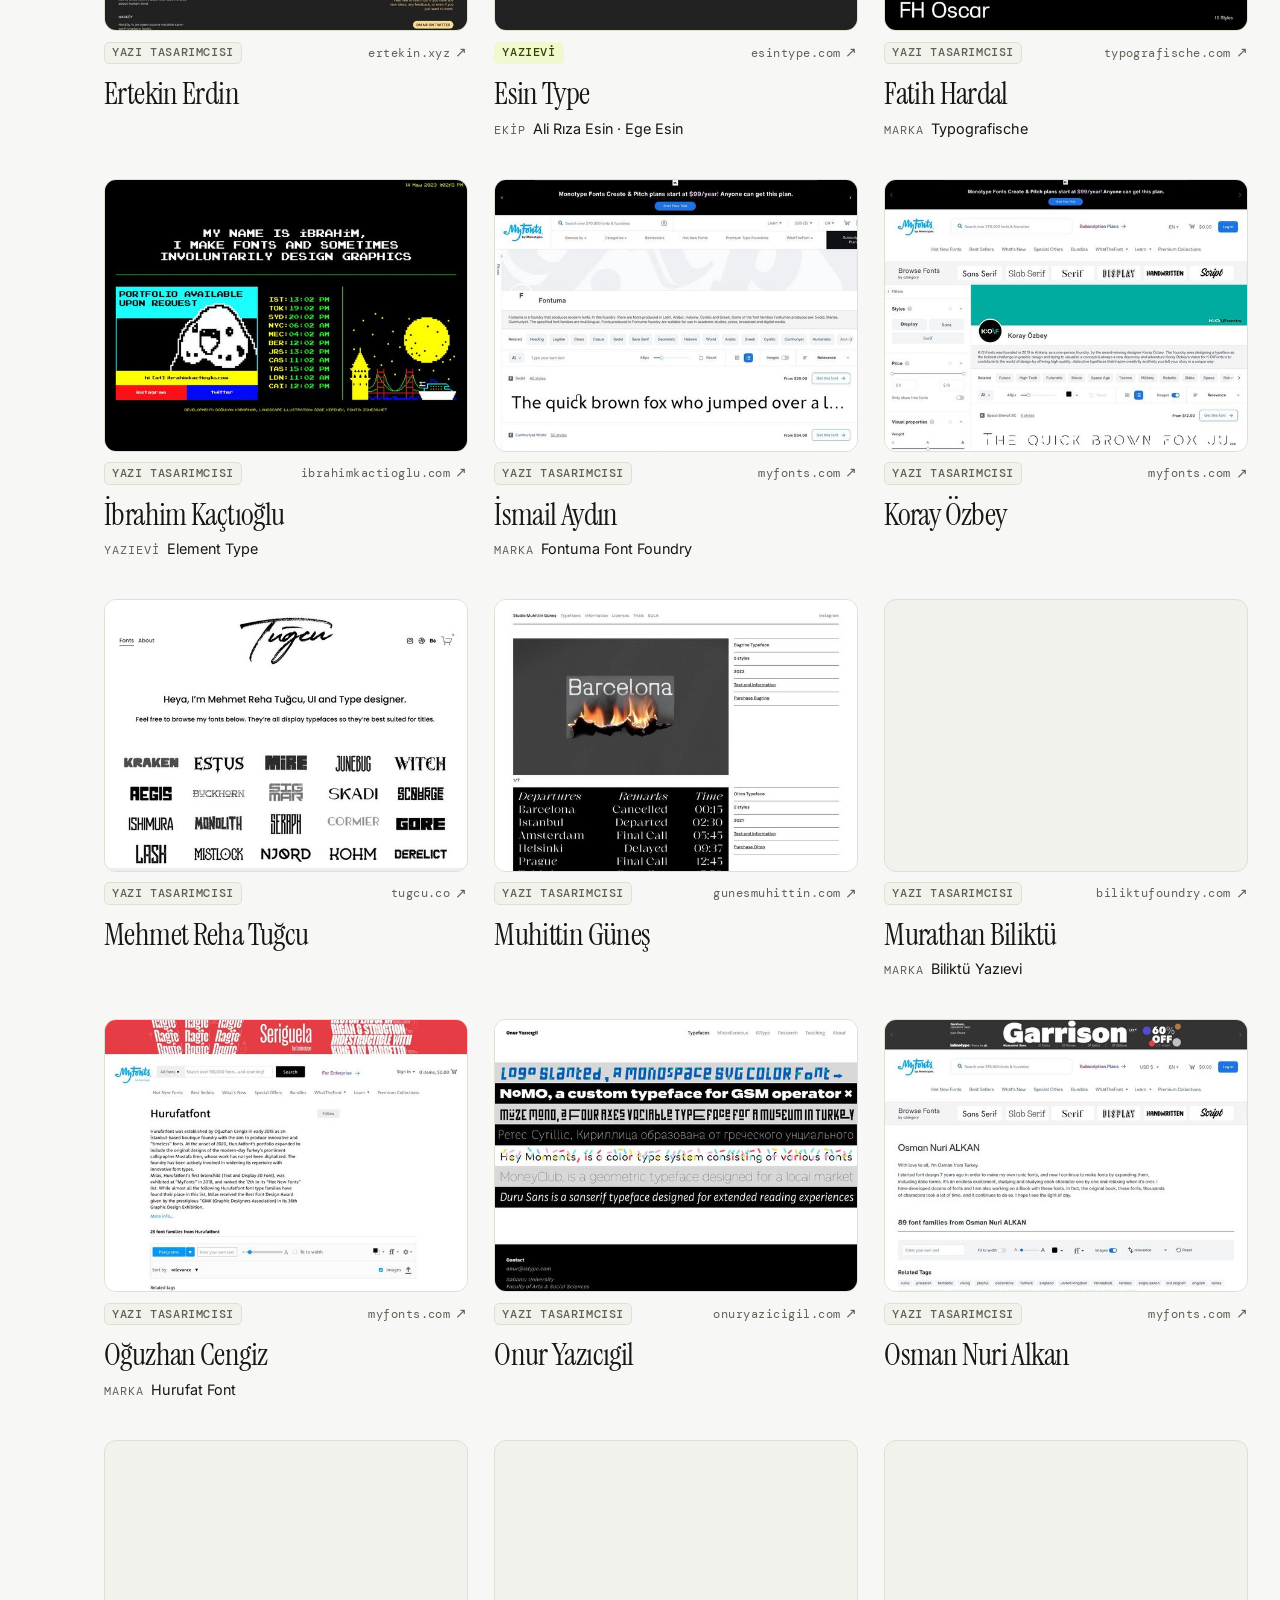
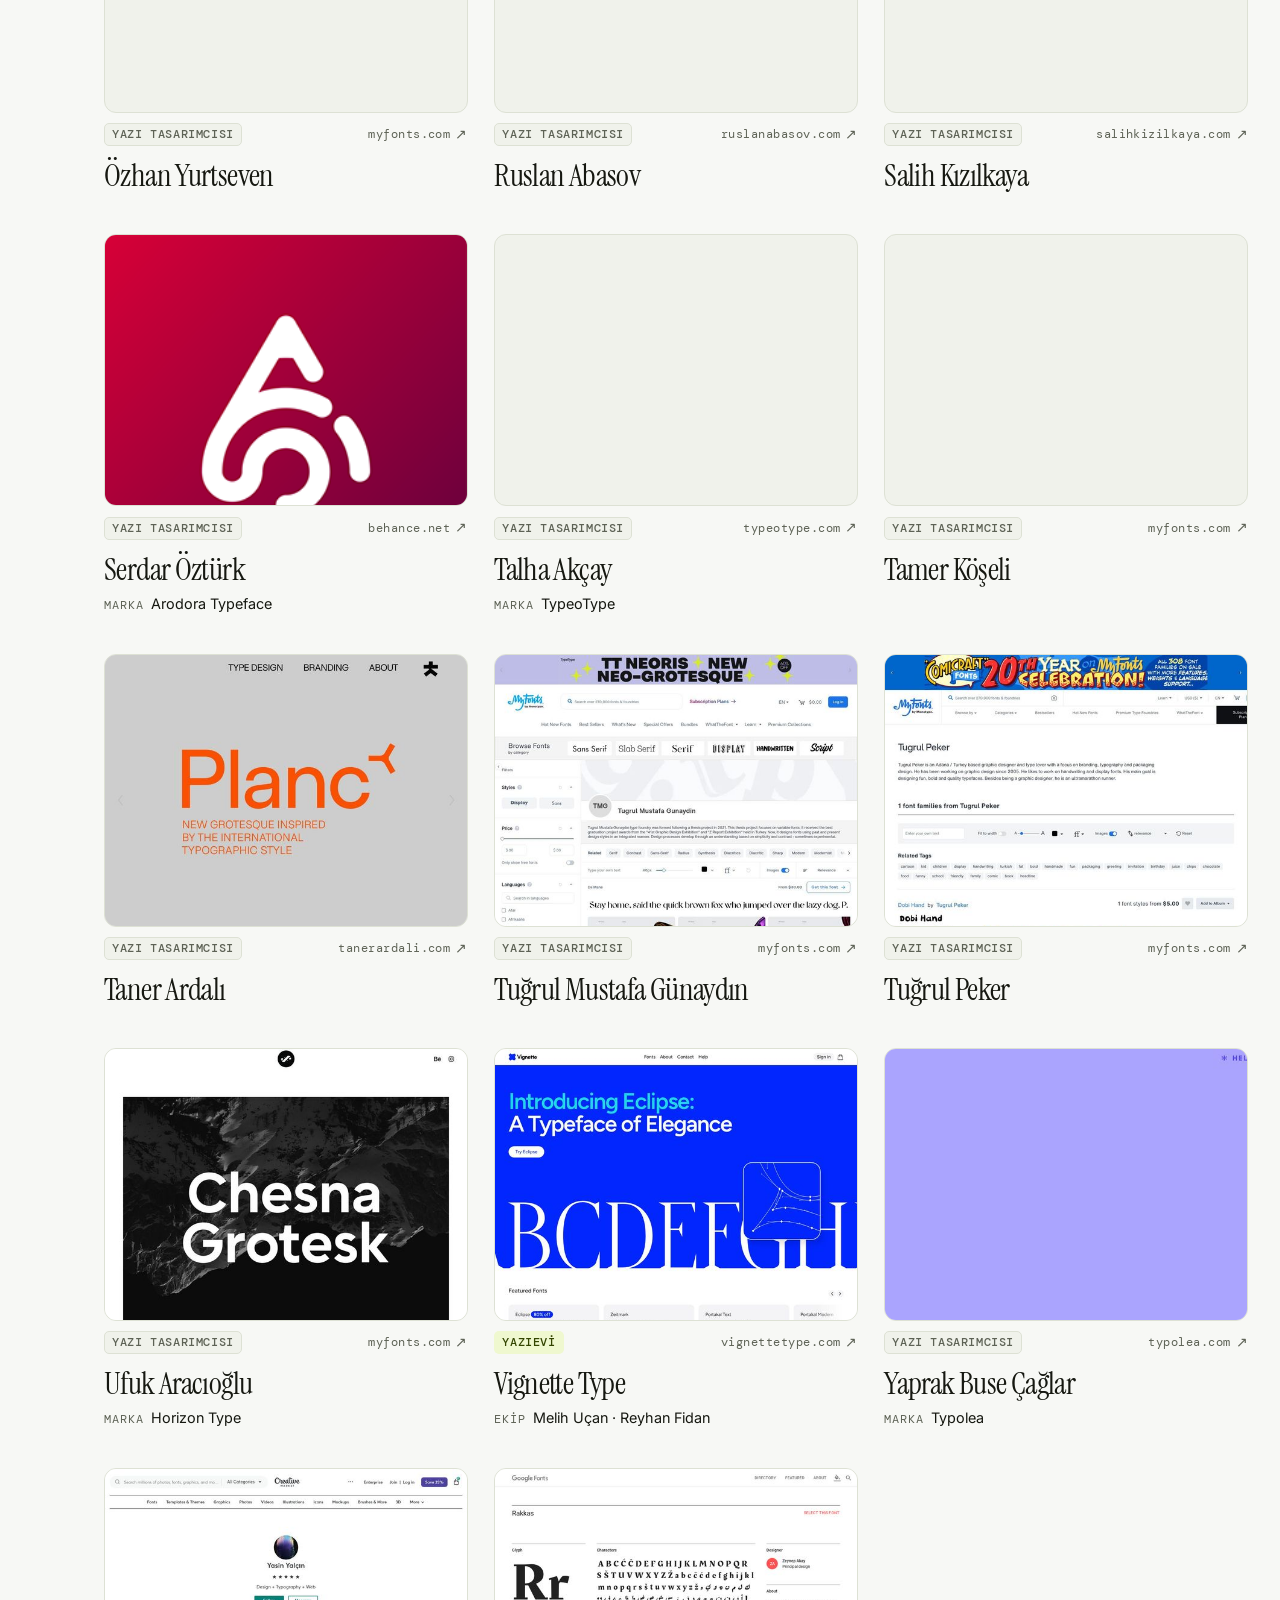
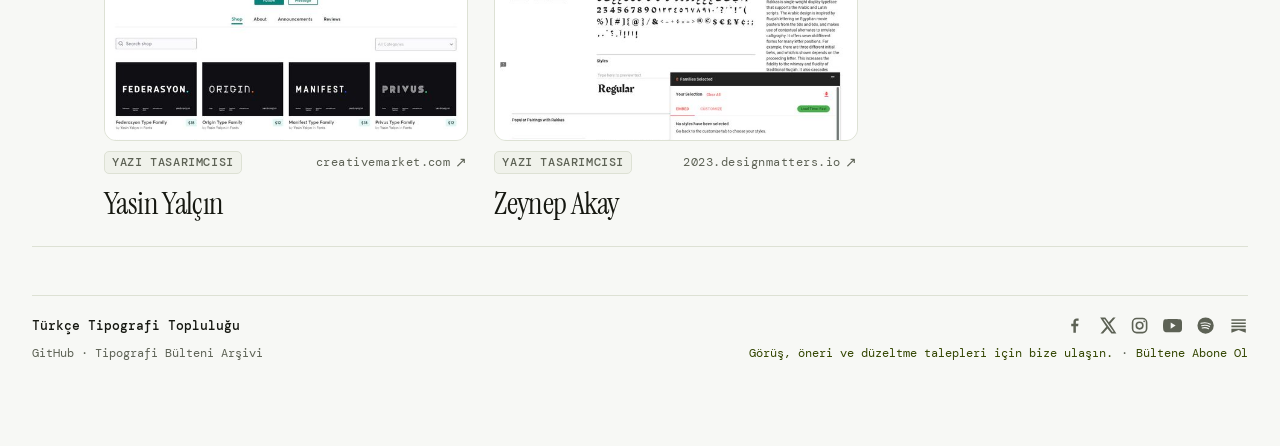
==== commit 25809552: "feat(seo): add.py ile otomatik senkronize edilen CollectionPage JSON-LD bloğu güncellendi" ====
--- a/index.html
+++ b/index.html
@@ -13,17 +13,23 @@
 
   <!-- Open Graph / Meta -->
   <meta property="og:type" content="website">
+  <meta property="og:site_name" content="Türkçe Tipografi Topluluğu">
   <meta property="og:locale" content="tr_TR">
   <meta property="og:url" content="https://tipografitoplulugu.github.io/turkish-type-index/">
   <meta property="og:title" content="Yazı Tasarımcıları ve Yazıevleri — Türkçe Tipografi Topluluğu">
   <meta property="og:description" content="Türkiye’den yazı tasarımcılarını ve yazıevlerini bir araya getiren açık dizin.">
-  <meta property="og:image" content="https://tipografitoplulugu.github.io/turkish-type-index/logo.png">
+  <meta property="og:image" content="https://tipografitoplulugu.github.io/turkish-type-index/assets/thumbnails/og-image.png">
+  <meta property="og:image:type" content="image/png">
+  <meta property="og:image:width" content="1200">
+  <meta property="og:image:height" content="630">
+  <meta property="og:image:alt" content="[Türkiye'den yazı tasarımcılarını ve yazıevlerini bir araya getiren açık dizin]">
 
   <!-- Twitter Meta -->
-  <meta name="twitter:card" content="summary">
+  <meta name="twitter:card" content="summary_large_image">
   <meta name="twitter:title" content="Yazı Tasarımcıları ve Yazıevleri">
   <meta name="twitter:description" content="Türkiye’den yazı tasarımcılarını ve yazıevlerini bir araya getiren açık dizin.">
-  <meta name="twitter:image" content="https://tipografitoplulugu.github.io/turkish-type-index/logo.png">
+  <meta name="twitter:image" content="https://tipografitoplulugu.github.io/turkish-type-index/assets/thumbnails/og-image.png">
+  <meta name="twitter:image:alt" content="[Türkiye'den yazı tasarımcılarını ve yazıevlerini bir araya getiren açık dizin]">
 
   <!-- Schema.org Structured Data (JSON-LD) -->
   <script type="application/ld+json" id="schema-jsonld">
@@ -54,8 +60,19 @@
       "url": "https://tipografitoplulugu.github.io/turkish-type-index/",
       "name": "Yazı Tasarımcıları ve Yazıevleri — Türkçe Tipografi Topluluğu",
       "description": "Türkiye’den yazı tasarımcılarını ve yazıevlerini bir araya getiren açık dizin.",
+      "inLanguage": "tr",
       "isPartOf": {
         "@id": "https://tipografitoplulugu.github.io/turkish-type-index/#website"
+      },
+      "publisher": {
+        "@type": "Organization",
+        "@id": "https://tipografitoplulugu.github.io/#organization",
+        "name": "Türkçe Tipografi Topluluğu",
+        "url": "https://tipografitoplulugu.github.io/bulten-arsivi/",
+        "logo": {
+          "@type": "ImageObject",
+          "url": "https://tipografitoplulugu.github.io/turkish-type-index/logo.png"
+        }
       },
       "about": {
         "@type": "Thing",
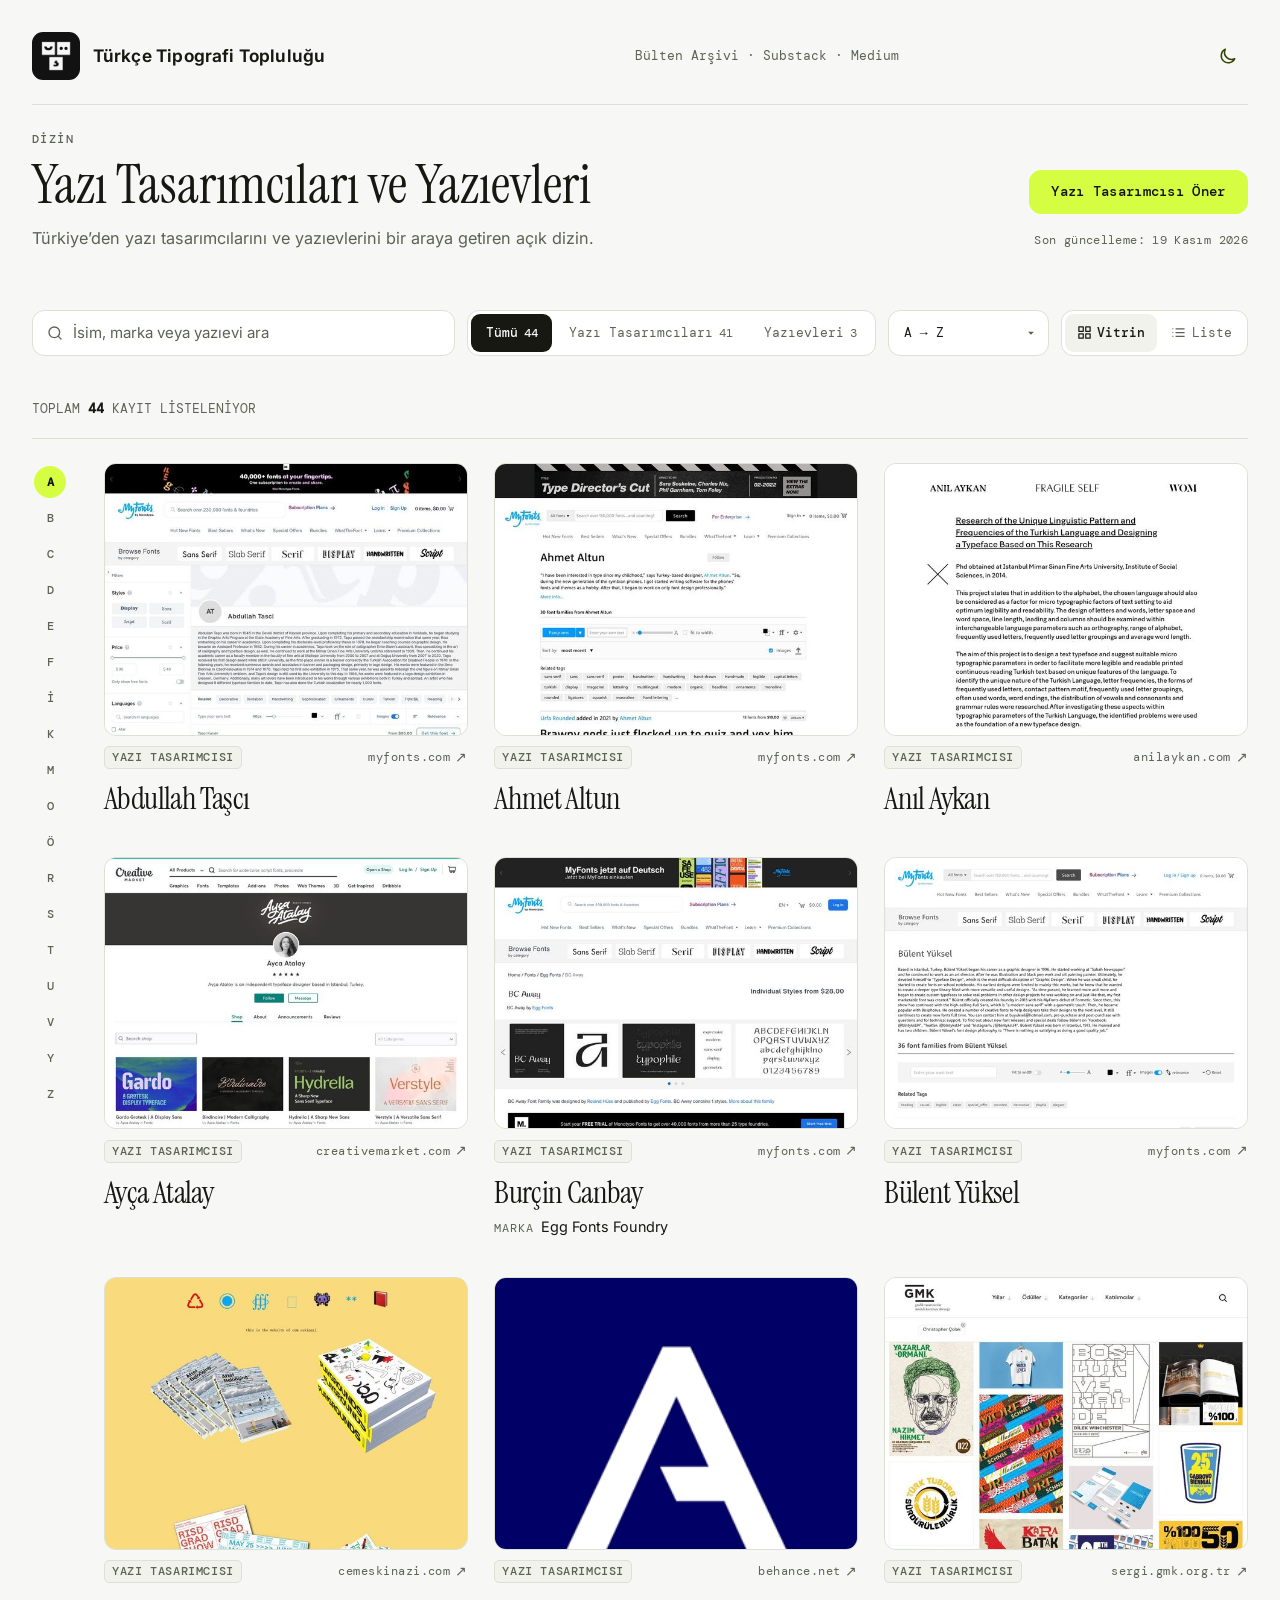
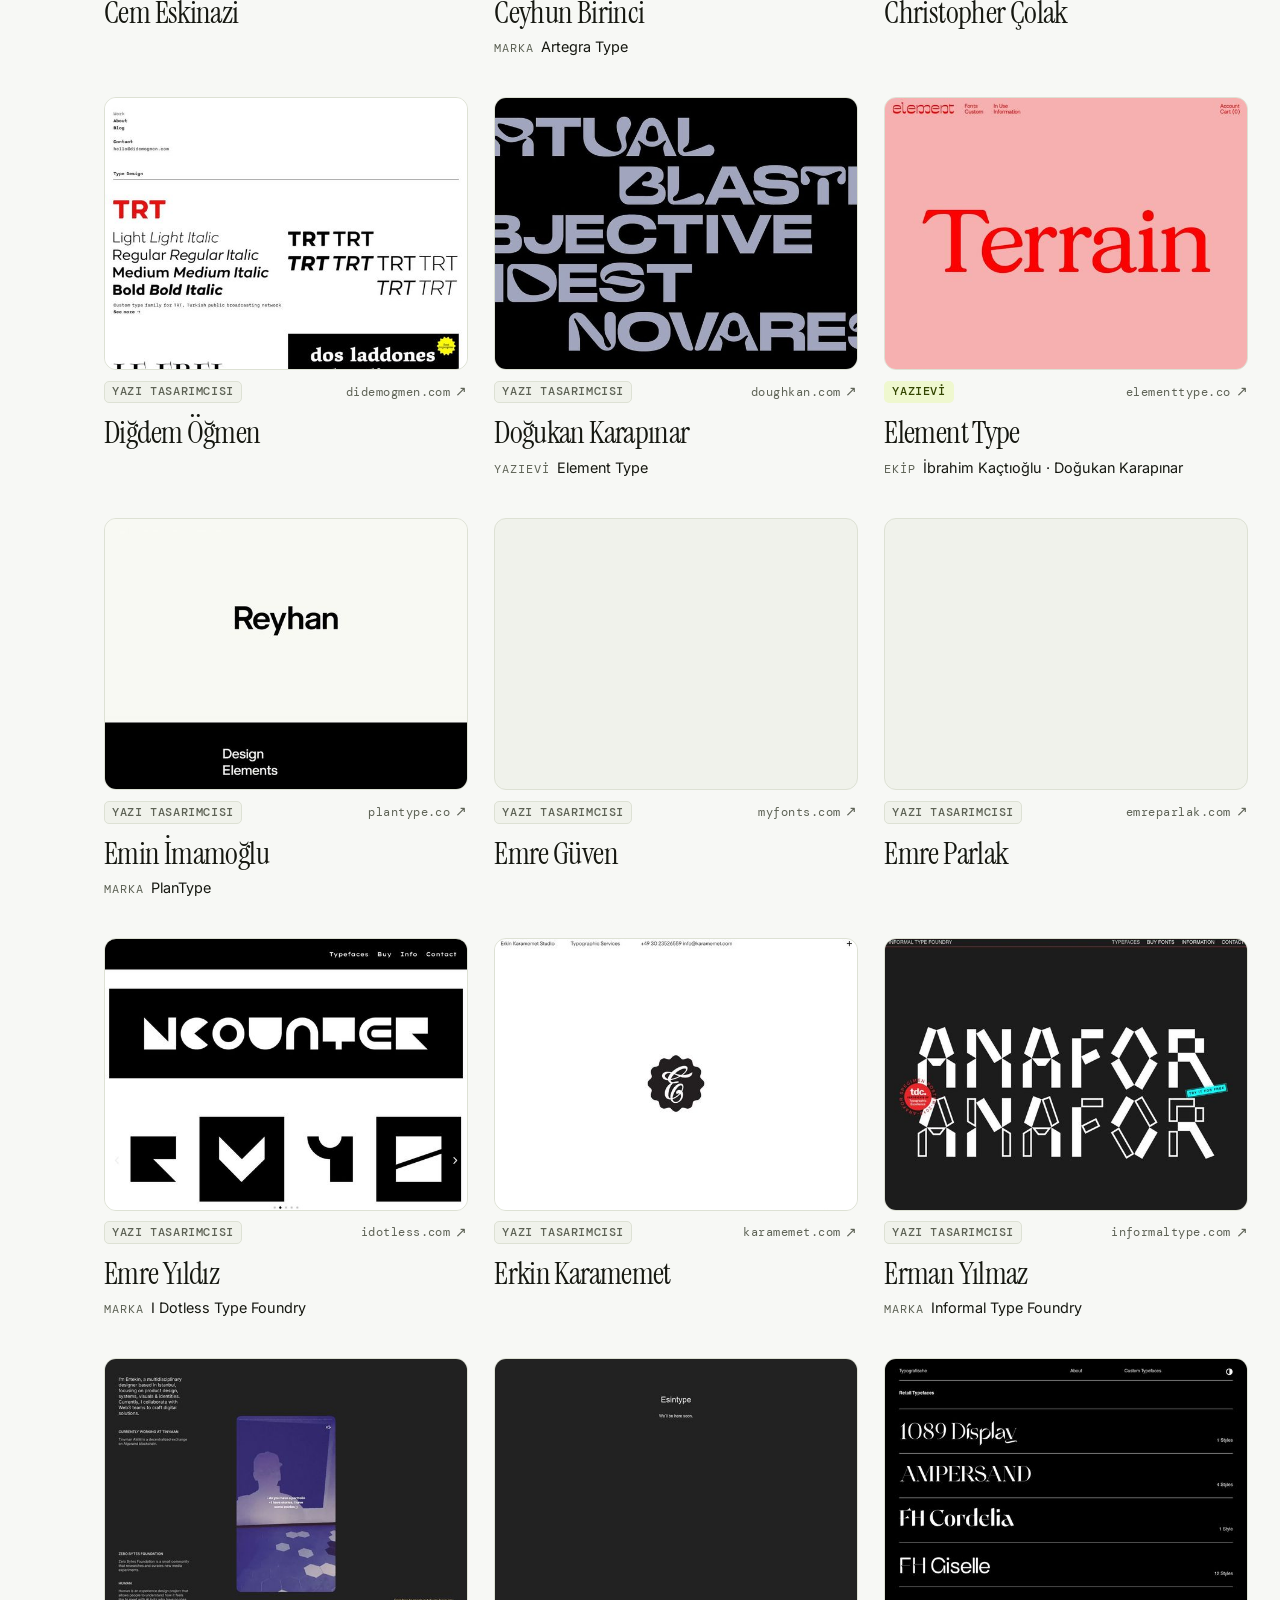
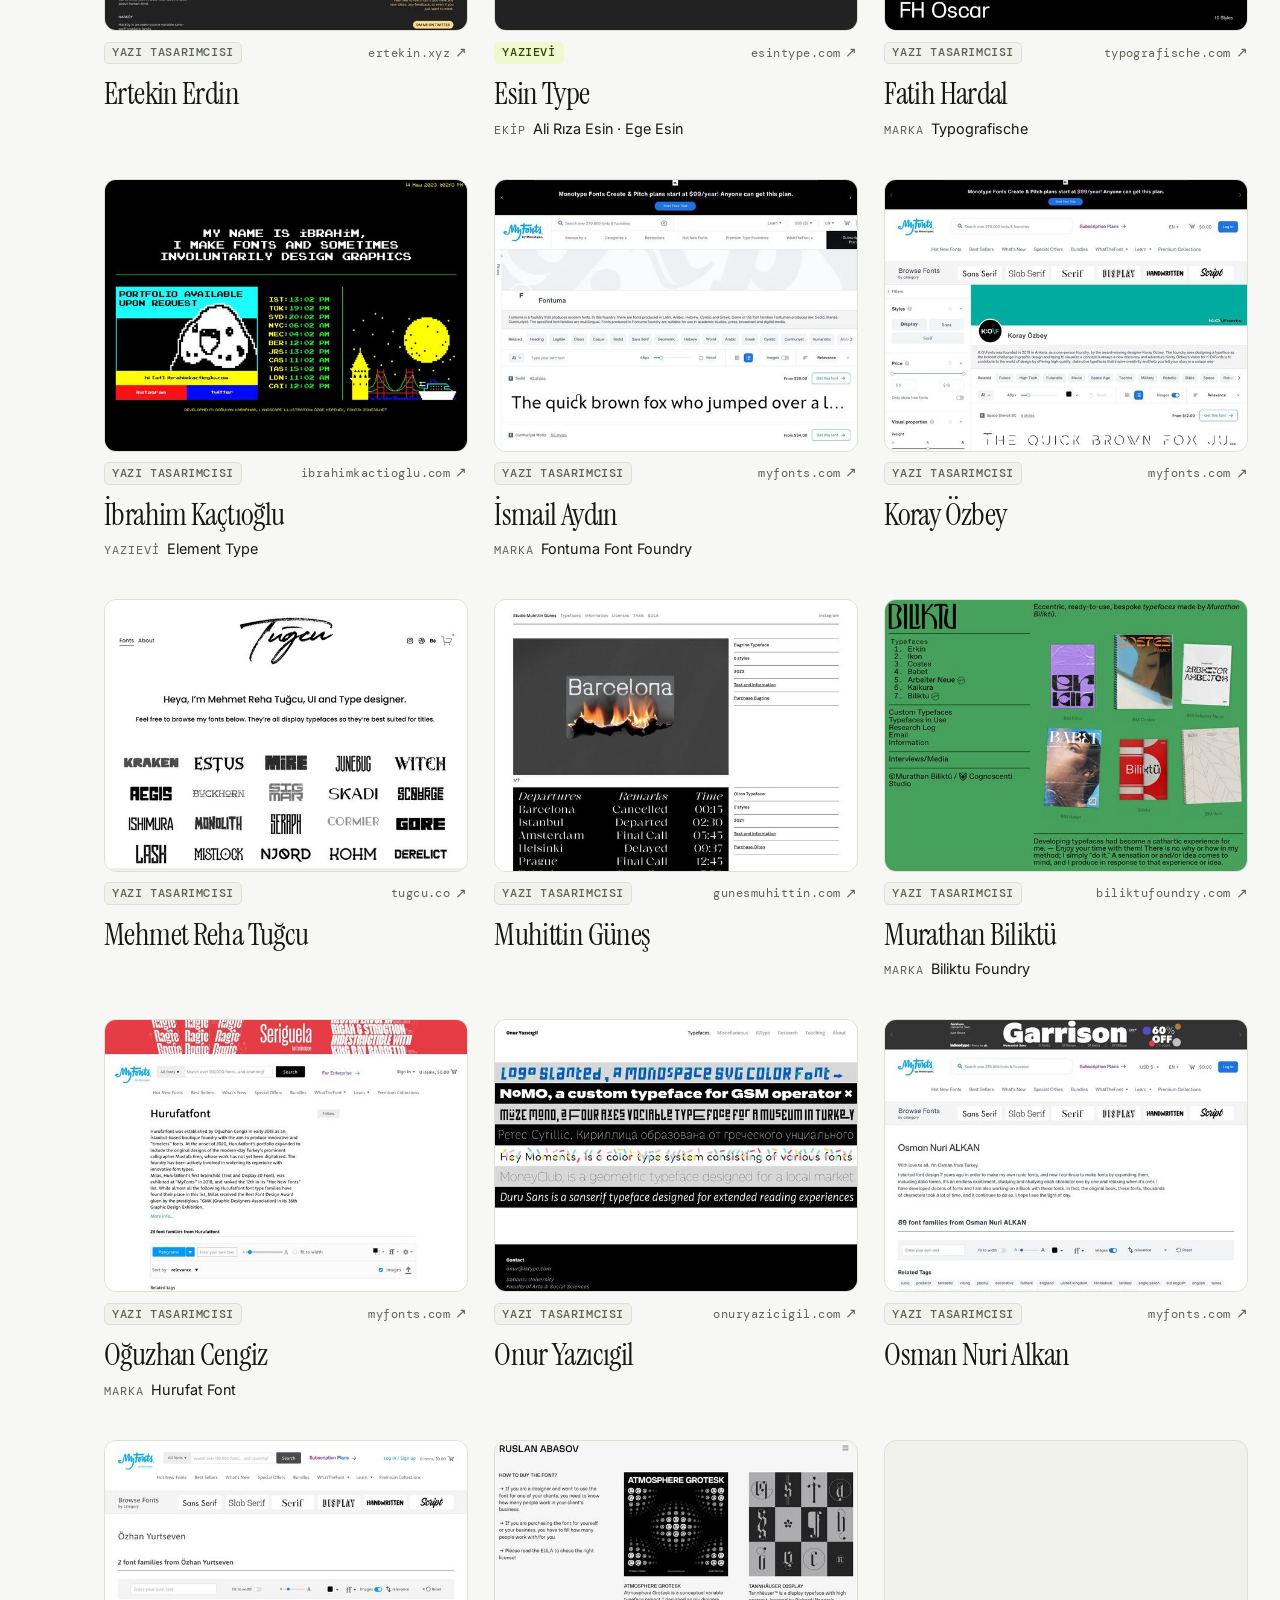
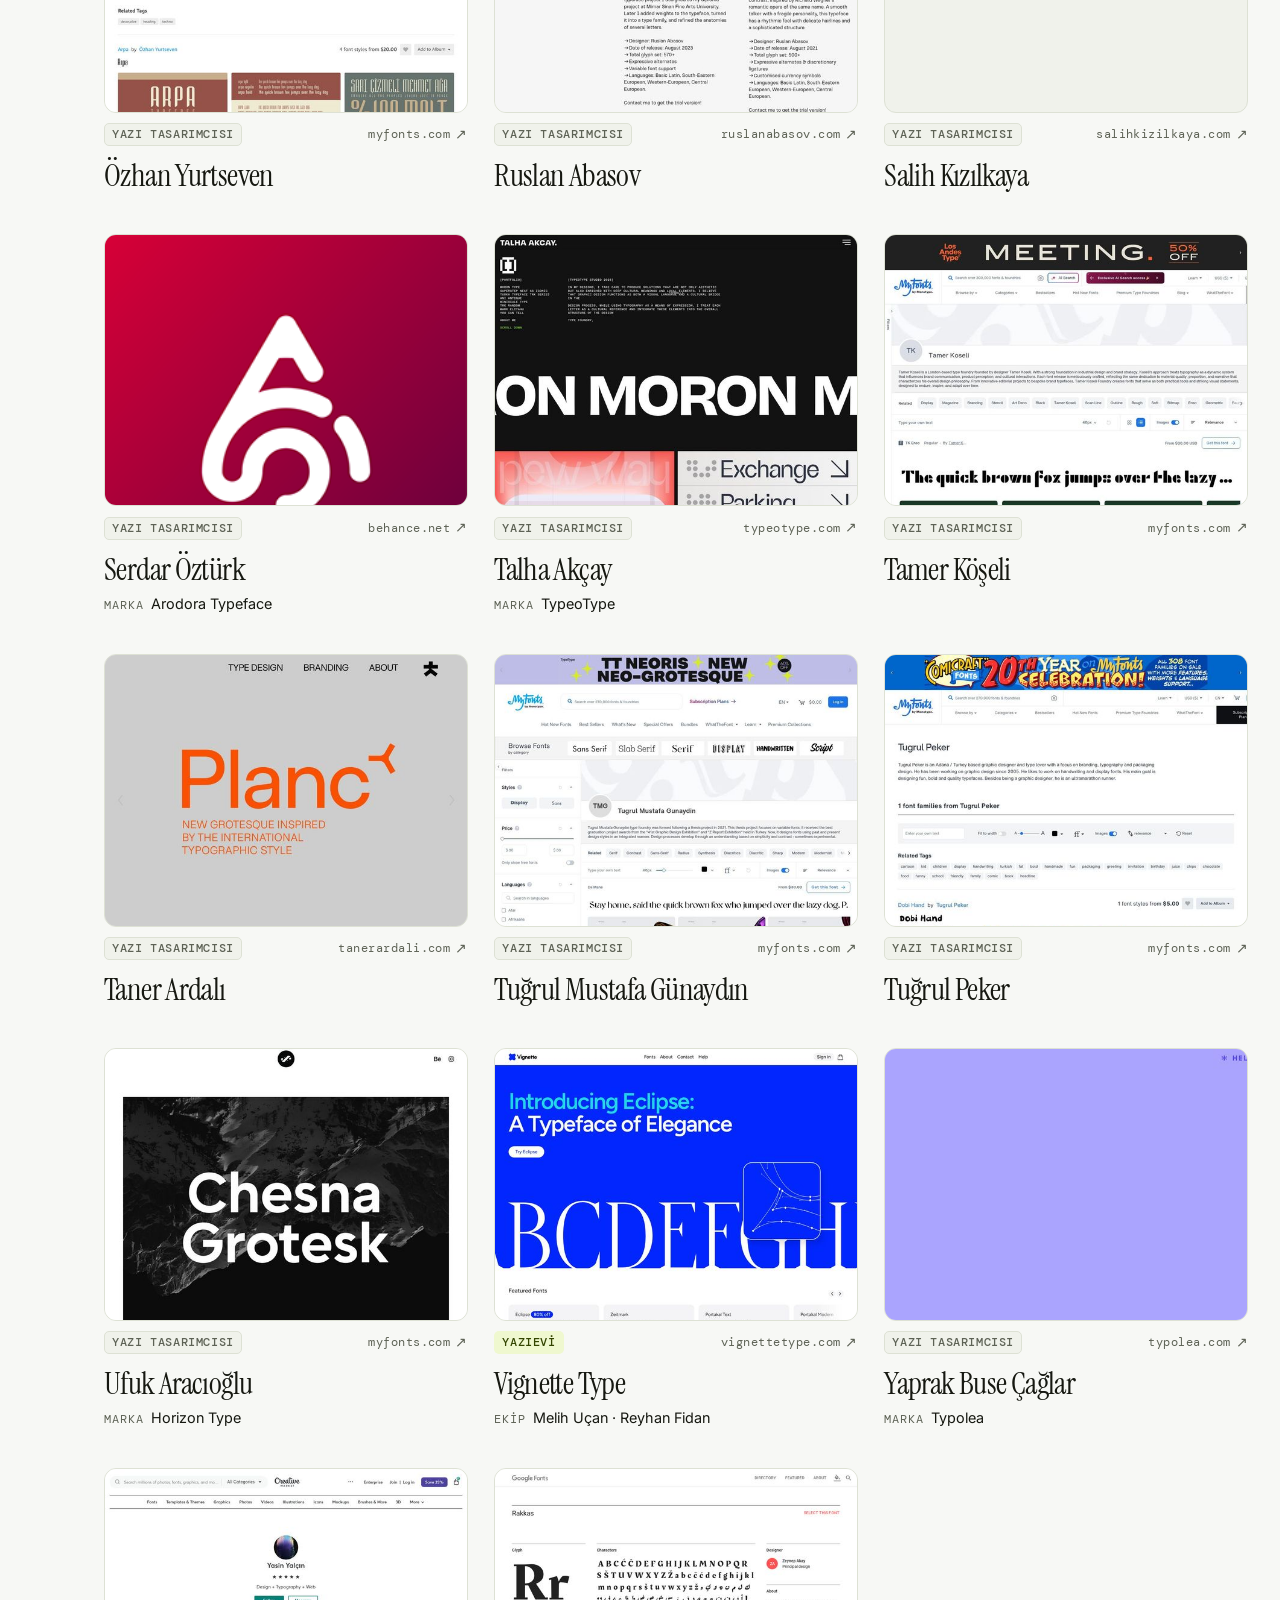
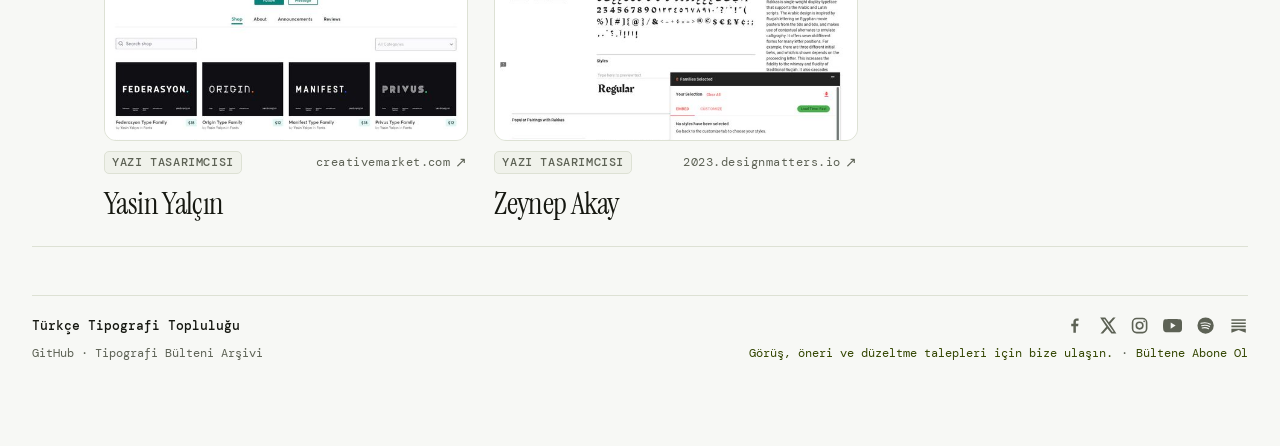
==== commit c213bfa6: "fix(data): 'I Dotless Type Foundry' ve 'Biliktu Foundry' marka isimleri guncellendi" ====
--- a/index.html
+++ b/index.html
@@ -462,7 +462,7 @@
               "jobTitle": "Yazı Tasarımcısı",
               "brand": {
                 "@type": "Brand",
-                "name": "Biliktü Yazıevi"
+                "name": "Biliktu Foundry"
               }
             }
           },
@@ -488,7 +488,7 @@
               "jobTitle": "Yazı Tasarımcısı",
               "brand": {
                 "@type": "Brand",
-                "name": "I Dotless Yazıevi"
+                "name": "I Dotless Type Foundry"
               }
             }
           },
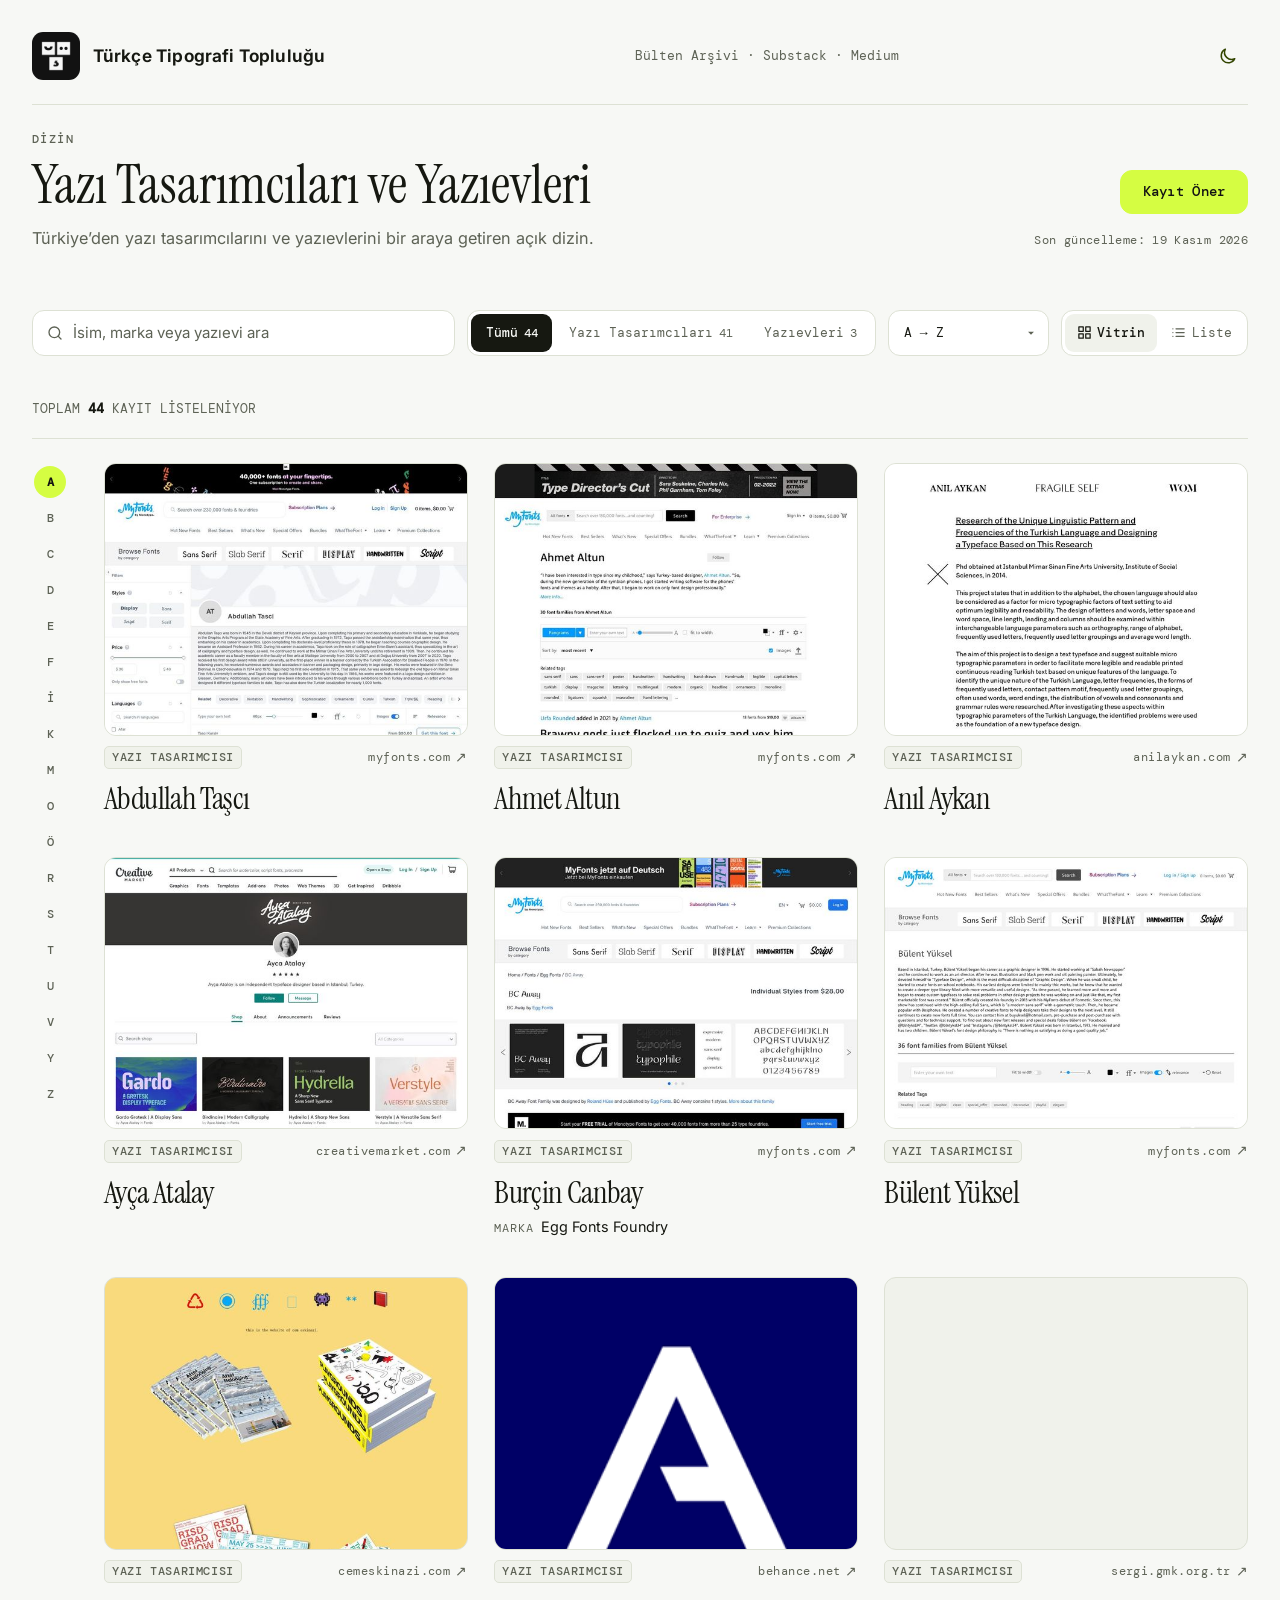
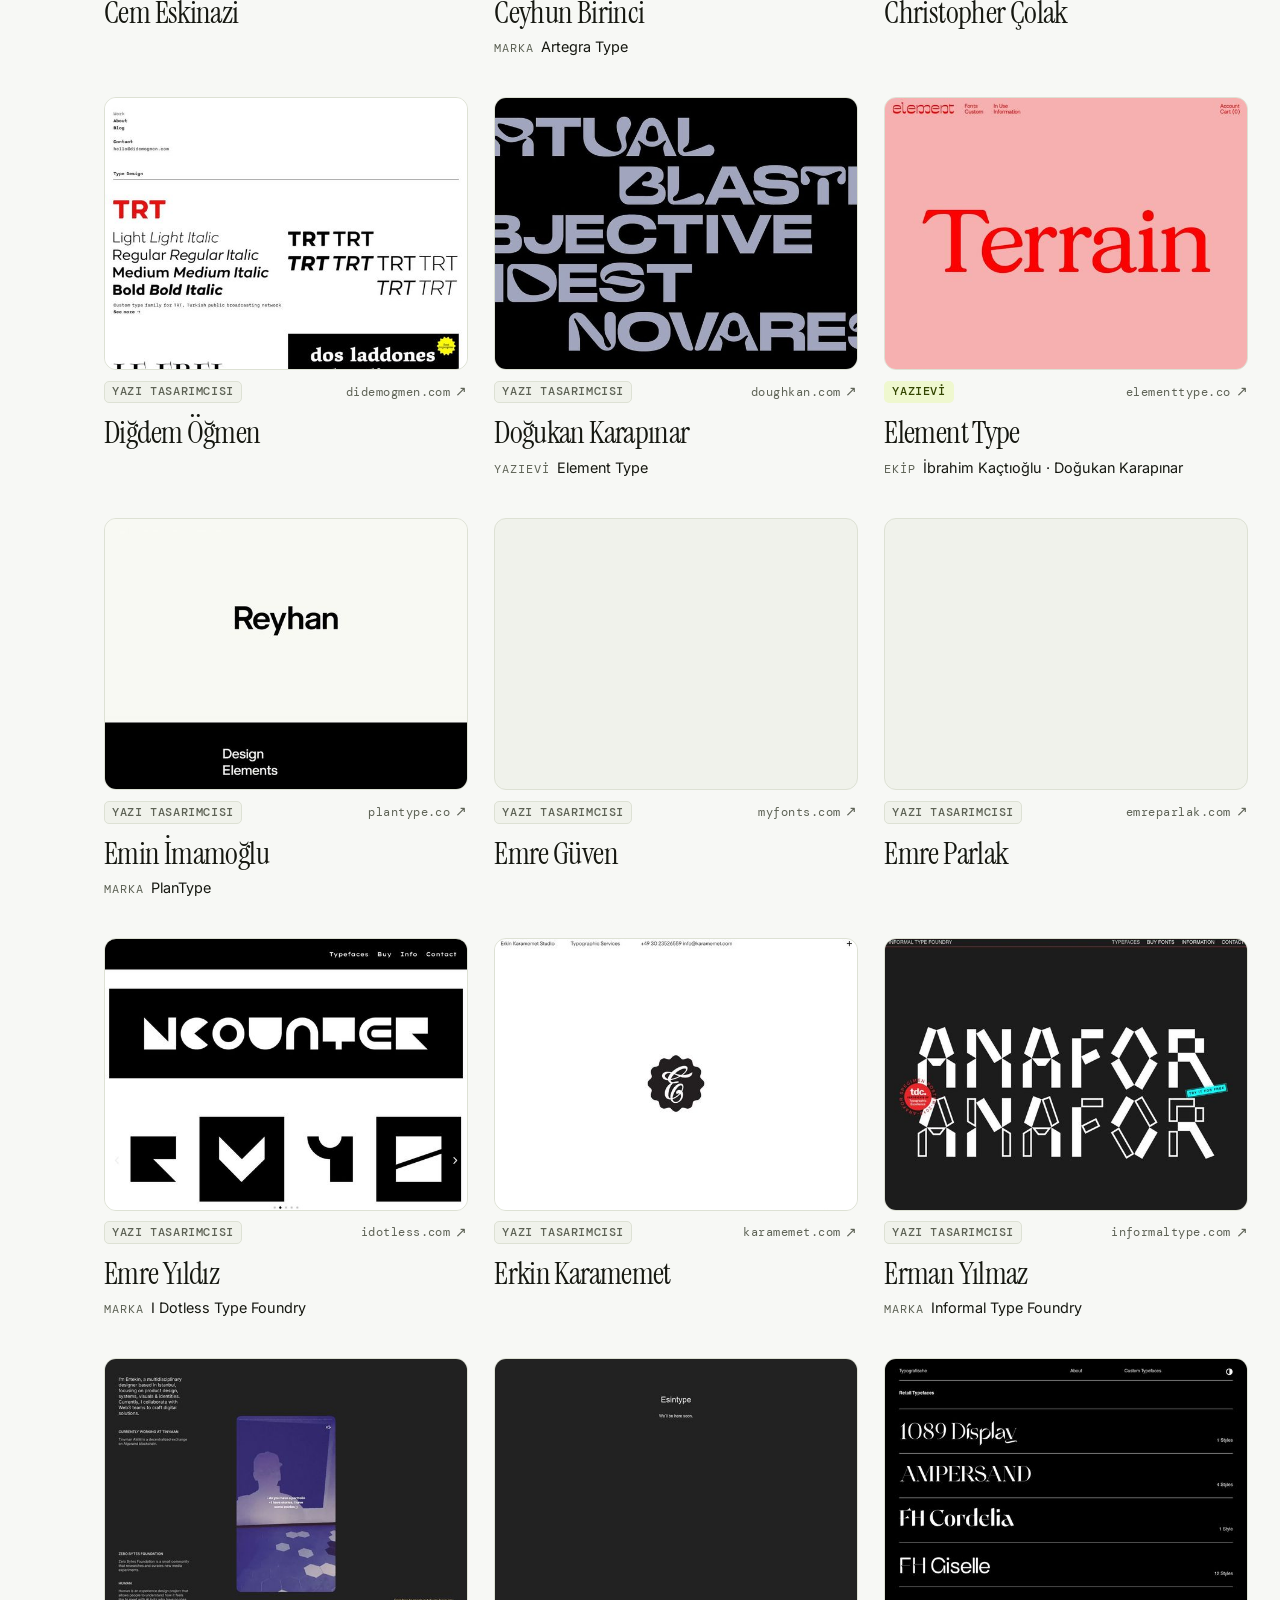
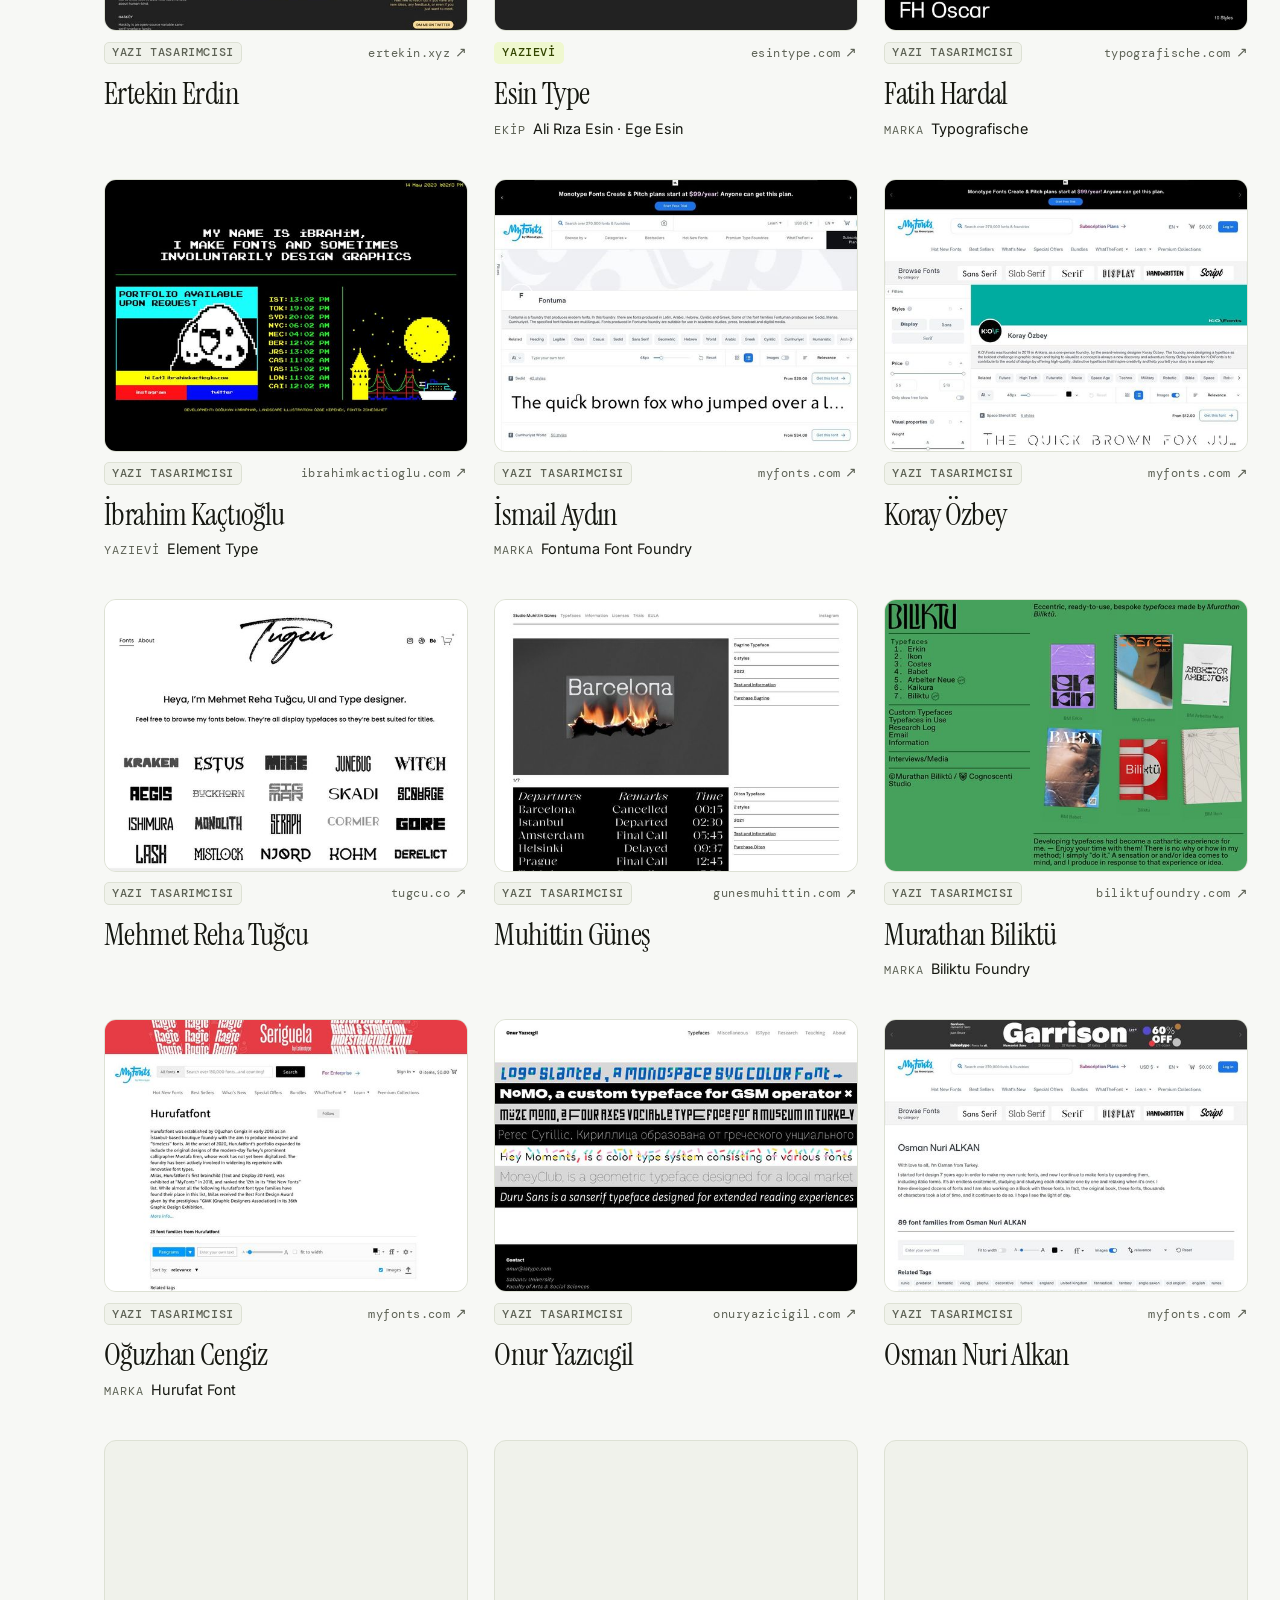
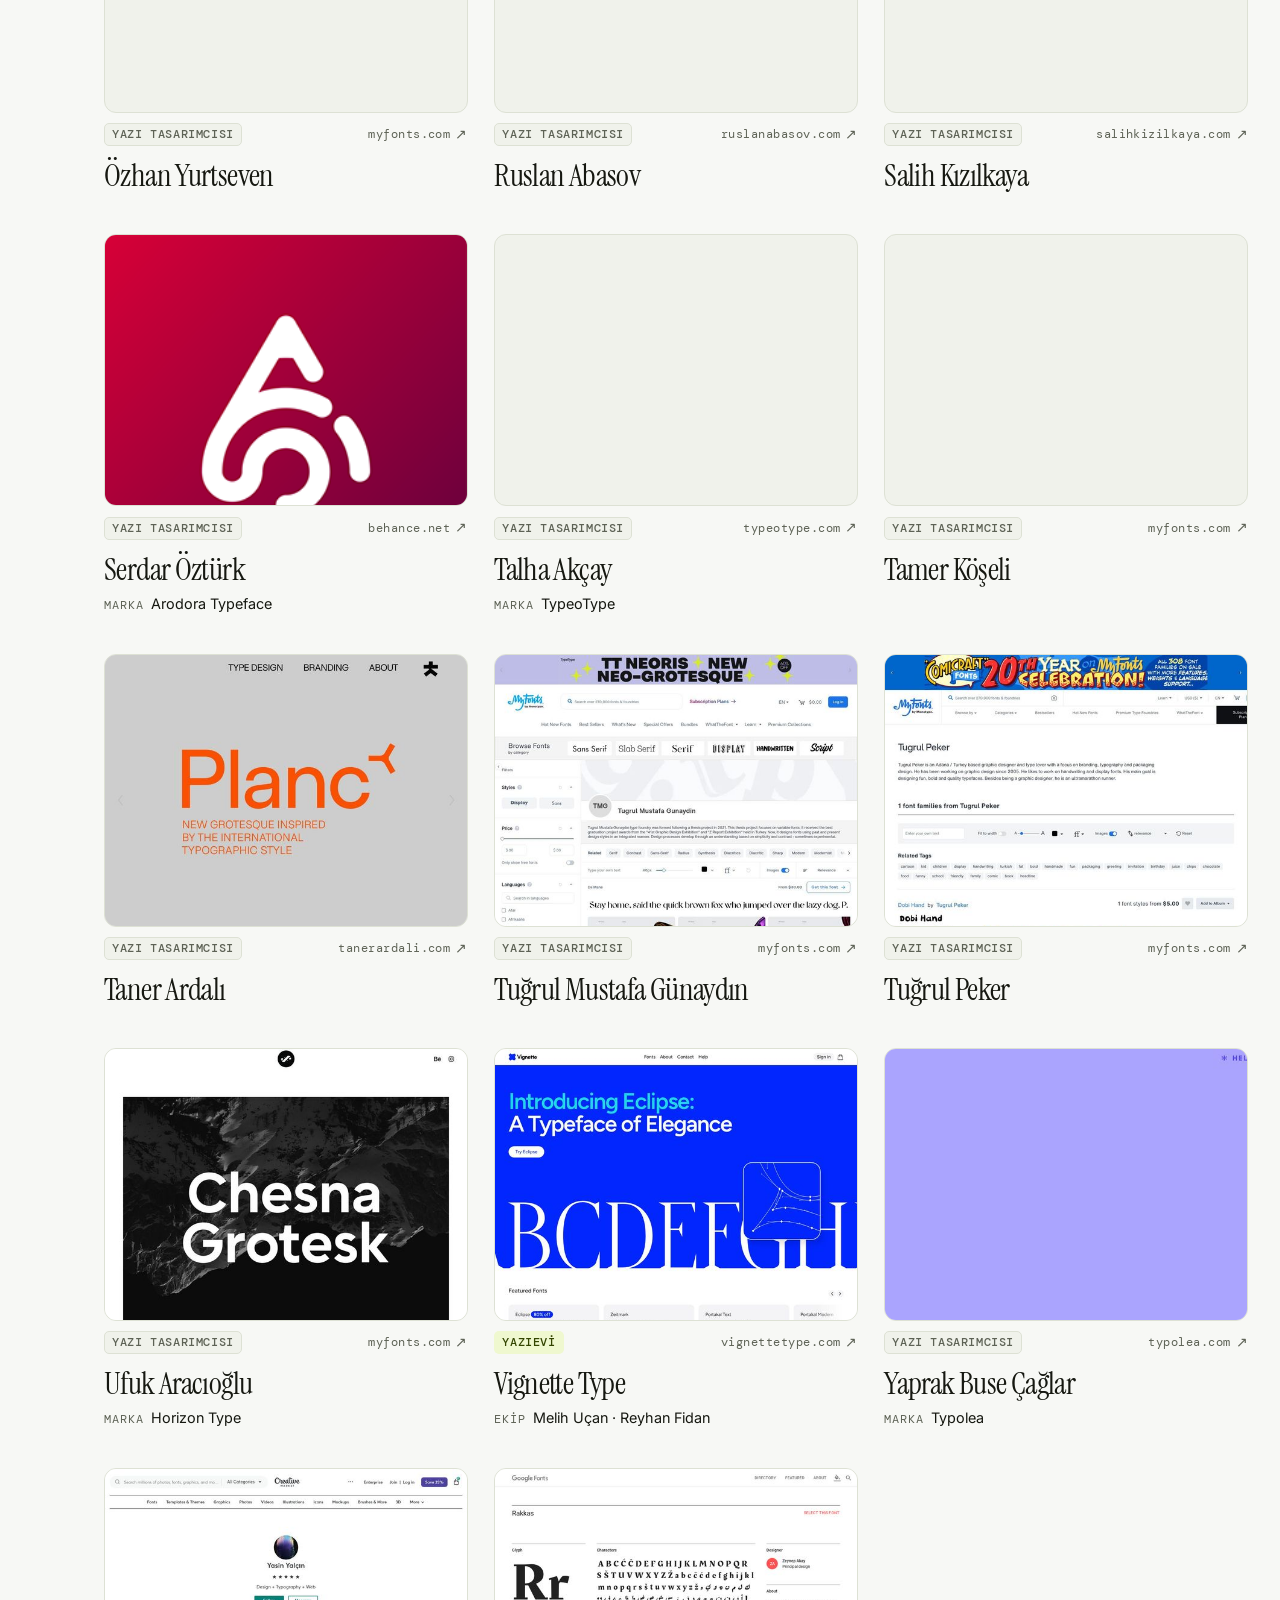
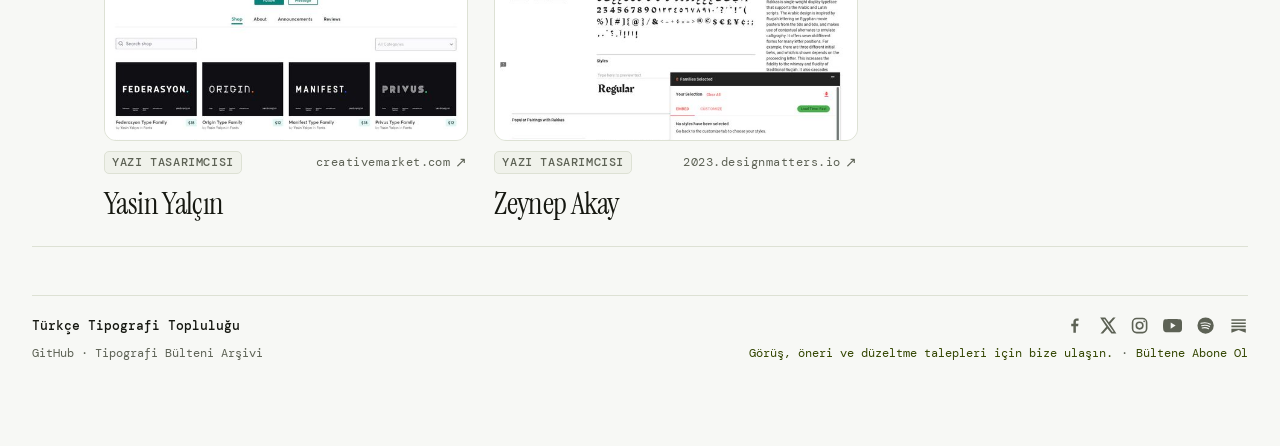
==== commit 27c1d705: "updated" ====
--- a/index.html
+++ b/index.html
@@ -18,18 +18,18 @@
   <meta property="og:url" content="https://tipografitoplulugu.github.io/turkish-type-index/">
   <meta property="og:title" content="Yazı Tasarımcıları ve Yazıevleri — Türkçe Tipografi Topluluğu">
   <meta property="og:description" content="Türkiye’den yazı tasarımcılarını ve yazıevlerini bir araya getiren açık dizin.">
-  <meta property="og:image" content="https://tipografitoplulugu.github.io/turkish-type-index/assets/thumbnails/og-image.png">
+  <meta property="og:image" content="https://tipografitoplulugu.github.io/turkish-type-index/logo.png">
   <meta property="og:image:type" content="image/png">
-  <meta property="og:image:width" content="1200">
-  <meta property="og:image:height" content="630">
-  <meta property="og:image:alt" content="[Türkiye'den yazı tasarımcılarını ve yazıevlerini bir araya getiren açık dizin]">
+  <meta property="og:image:width" content="1024">
+  <meta property="og:image:height" content="1024">
+  <meta property="og:image:alt" content="Türkçe Tipografi Topluluğu logosu">
 
   <!-- Twitter Meta -->
   <meta name="twitter:card" content="summary_large_image">
   <meta name="twitter:title" content="Yazı Tasarımcıları ve Yazıevleri">
   <meta name="twitter:description" content="Türkiye’den yazı tasarımcılarını ve yazıevlerini bir araya getiren açık dizin.">
-  <meta name="twitter:image" content="https://tipografitoplulugu.github.io/turkish-type-index/assets/thumbnails/og-image.png">
-  <meta name="twitter:image:alt" content="[Türkiye'den yazı tasarımcılarını ve yazıevlerini bir araya getiren açık dizin]">
+  <meta name="twitter:image" content="https://tipografitoplulugu.github.io/turkish-type-index/logo.png">
+  <meta name="twitter:image:alt" content="Türkçe Tipografi Topluluğu logosu">
 
   <!-- Schema.org Structured Data (JSON-LD) -->
   <script type="application/ld+json" id="schema-jsonld">
@@ -723,7 +723,7 @@
 
           <div class="dizin-hero-action-area">
             <a href="mailto:tipografitoplulugu@gmail.com" class="hero-cta-btn" title="Dizine yeni bir yazı tasarımcısı veya yazıevi önerin">
-              <span>Yazı Tasarımcısı Öner</span>
+              <span>Kayıt Öner</span>
             </a>
           </div>
         </div>
@@ -737,8 +737,8 @@
       </header>
 
       <!-- Sticky Toolbar -->
-      <section class="dizin-toolbar-wrapper" id="dizin-toolbar-section">
-        <div class="dizin-toolbar" id="dizin-toolbar" aria-label="Arama ve filtreleme araçları">
+      <section class="dizin-toolbar-wrapper" id="dizin-toolbar-section" aria-label="Dizin araçları">
+        <div class="dizin-toolbar" id="dizin-toolbar">
           <div class="toolbar-inner">
             <!-- Search -->
             <div class="toolbar-search">
@@ -820,7 +820,7 @@
 
         <!-- Main Directory Area -->
         <div class="dizin-main-area">
-          <div id="status-container"></div>
+          <div id="status-container" aria-live="polite" aria-atomic="true"></div>
           <noscript>
             <!-- NOSCRIPT:START -->
             <div class="noscript-content" style="margin-bottom: 2rem; padding: 1.25rem 1.5rem; border: 1px solid var(--line); border-radius: 12px; background: var(--surface);">
--- a/style.css
+++ b/style.css
@@ -763,8 +763,8 @@
 }
 
 .strip-letter-btn {
-  min-width: 28px;
-  height: 28px;
+  min-width: 40px;
+  height: 40px;
   padding: 0 .4rem;
   border-radius: 6px;
   border: 1px solid var(--line);
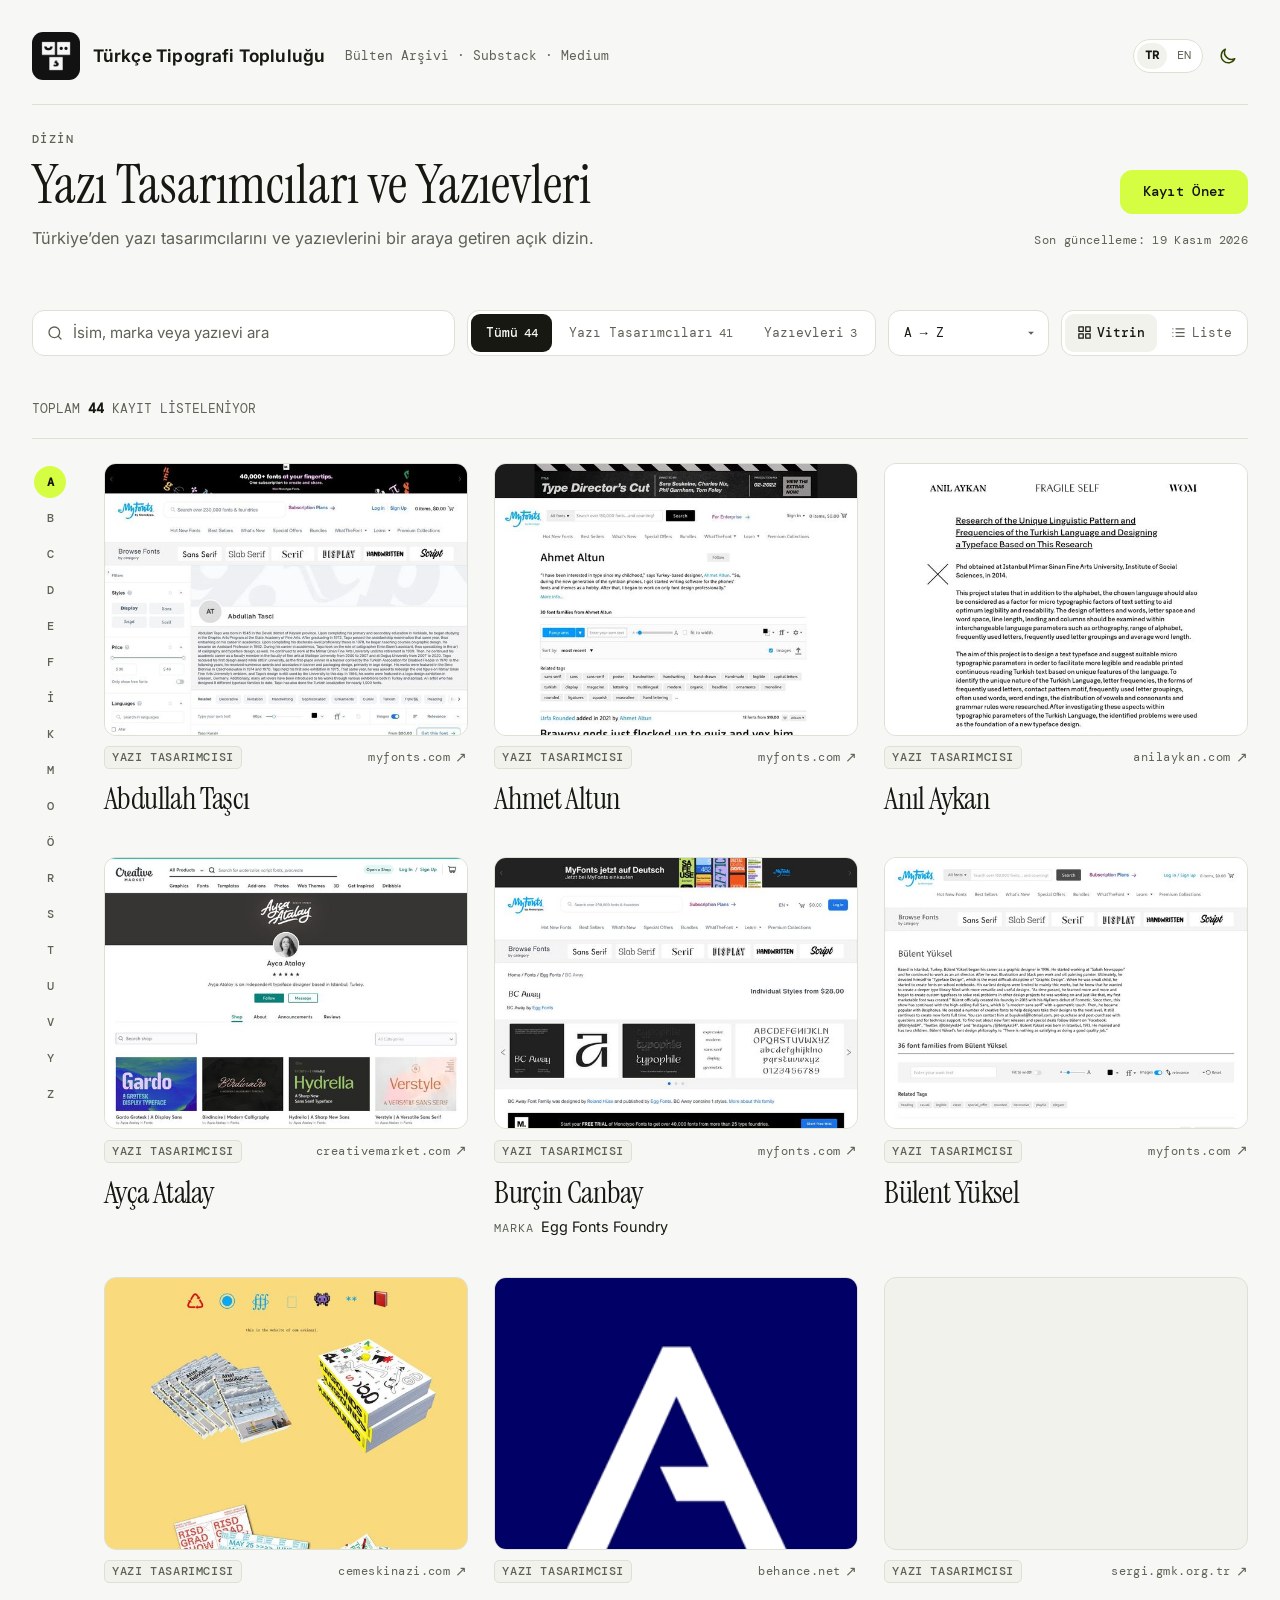
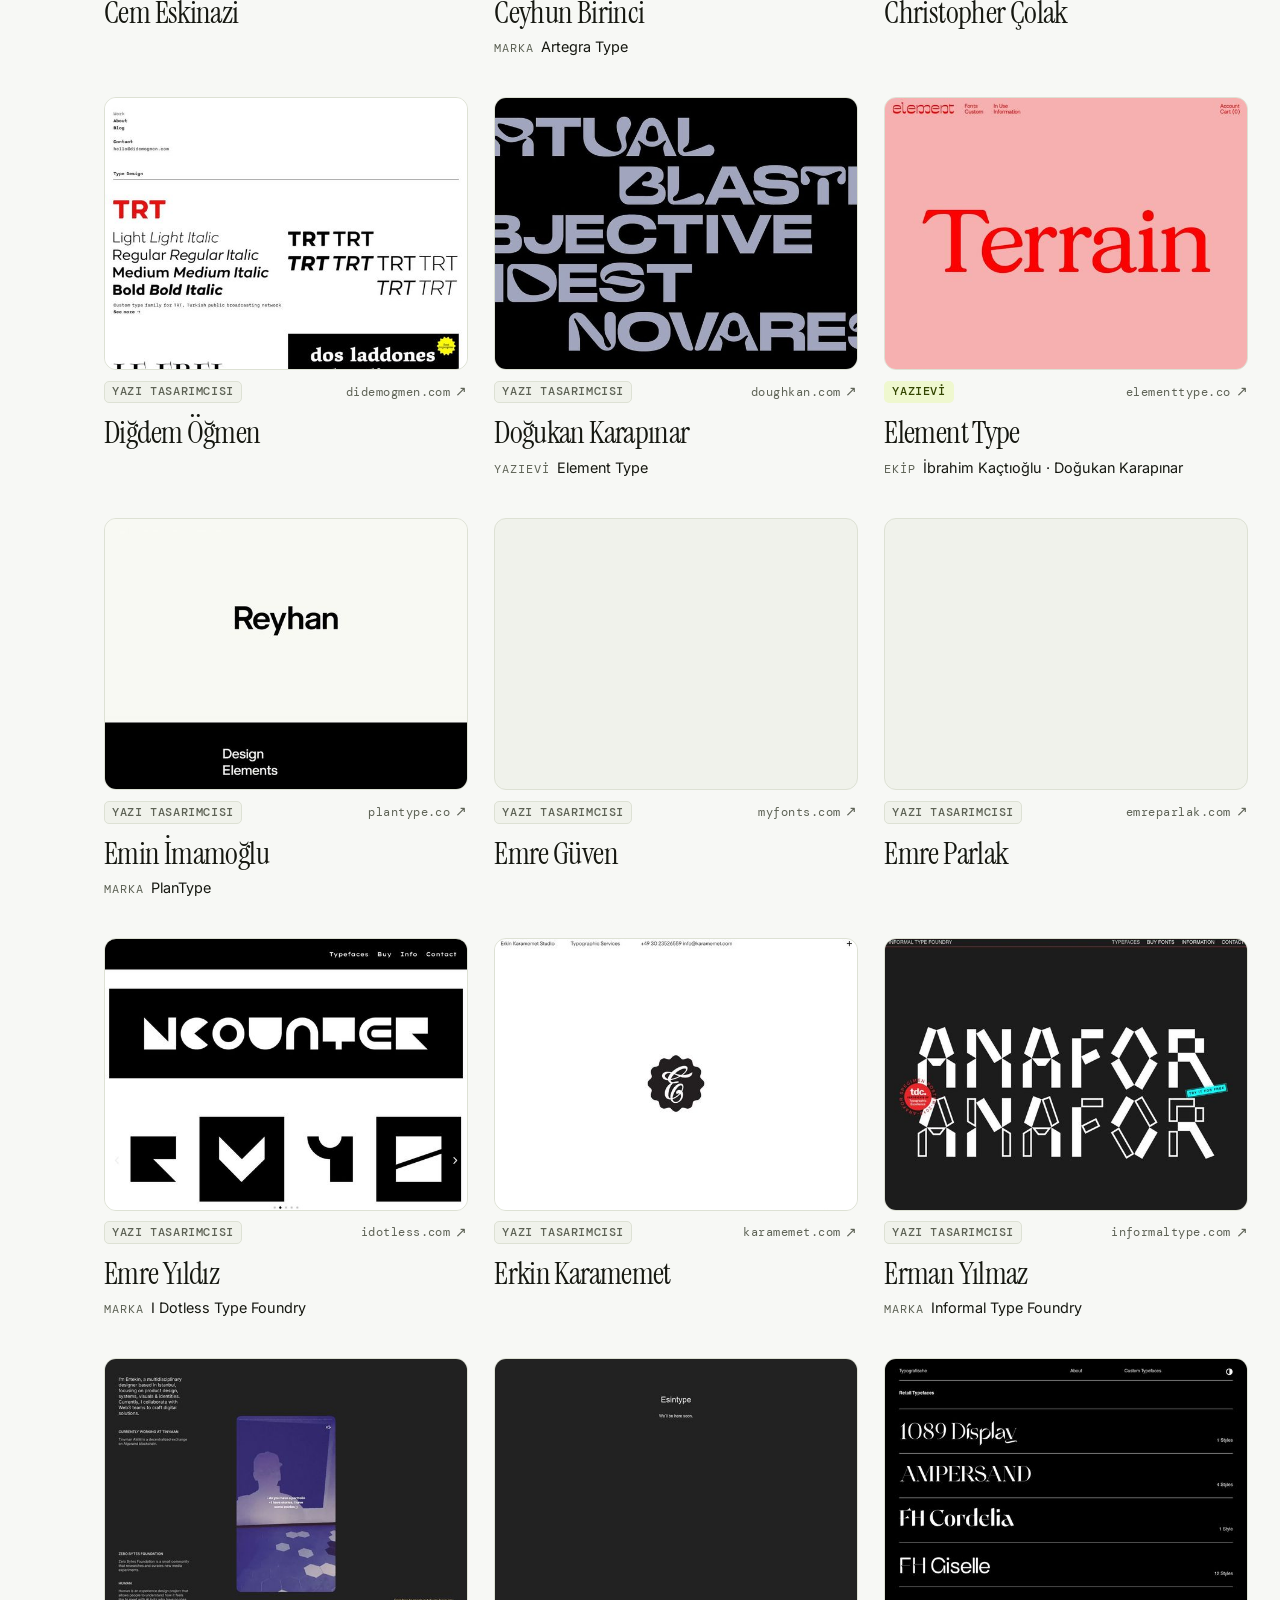
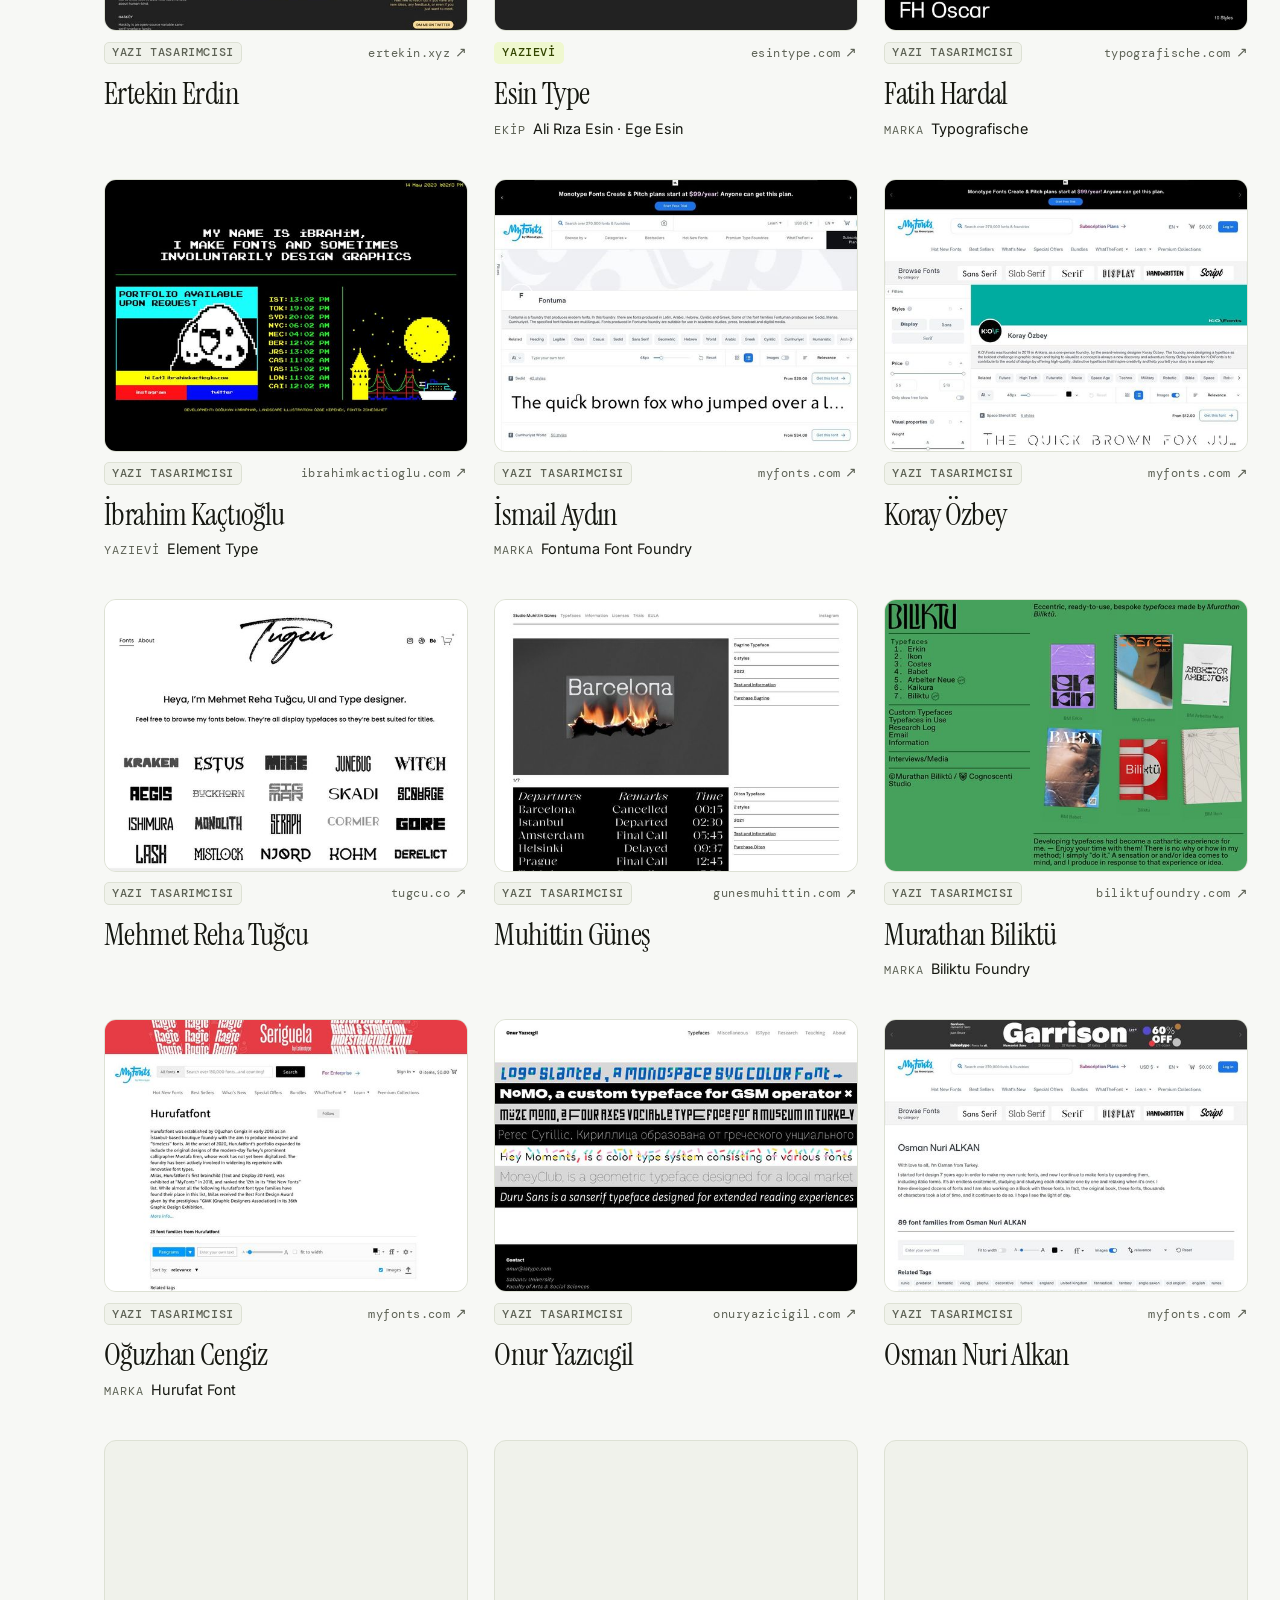
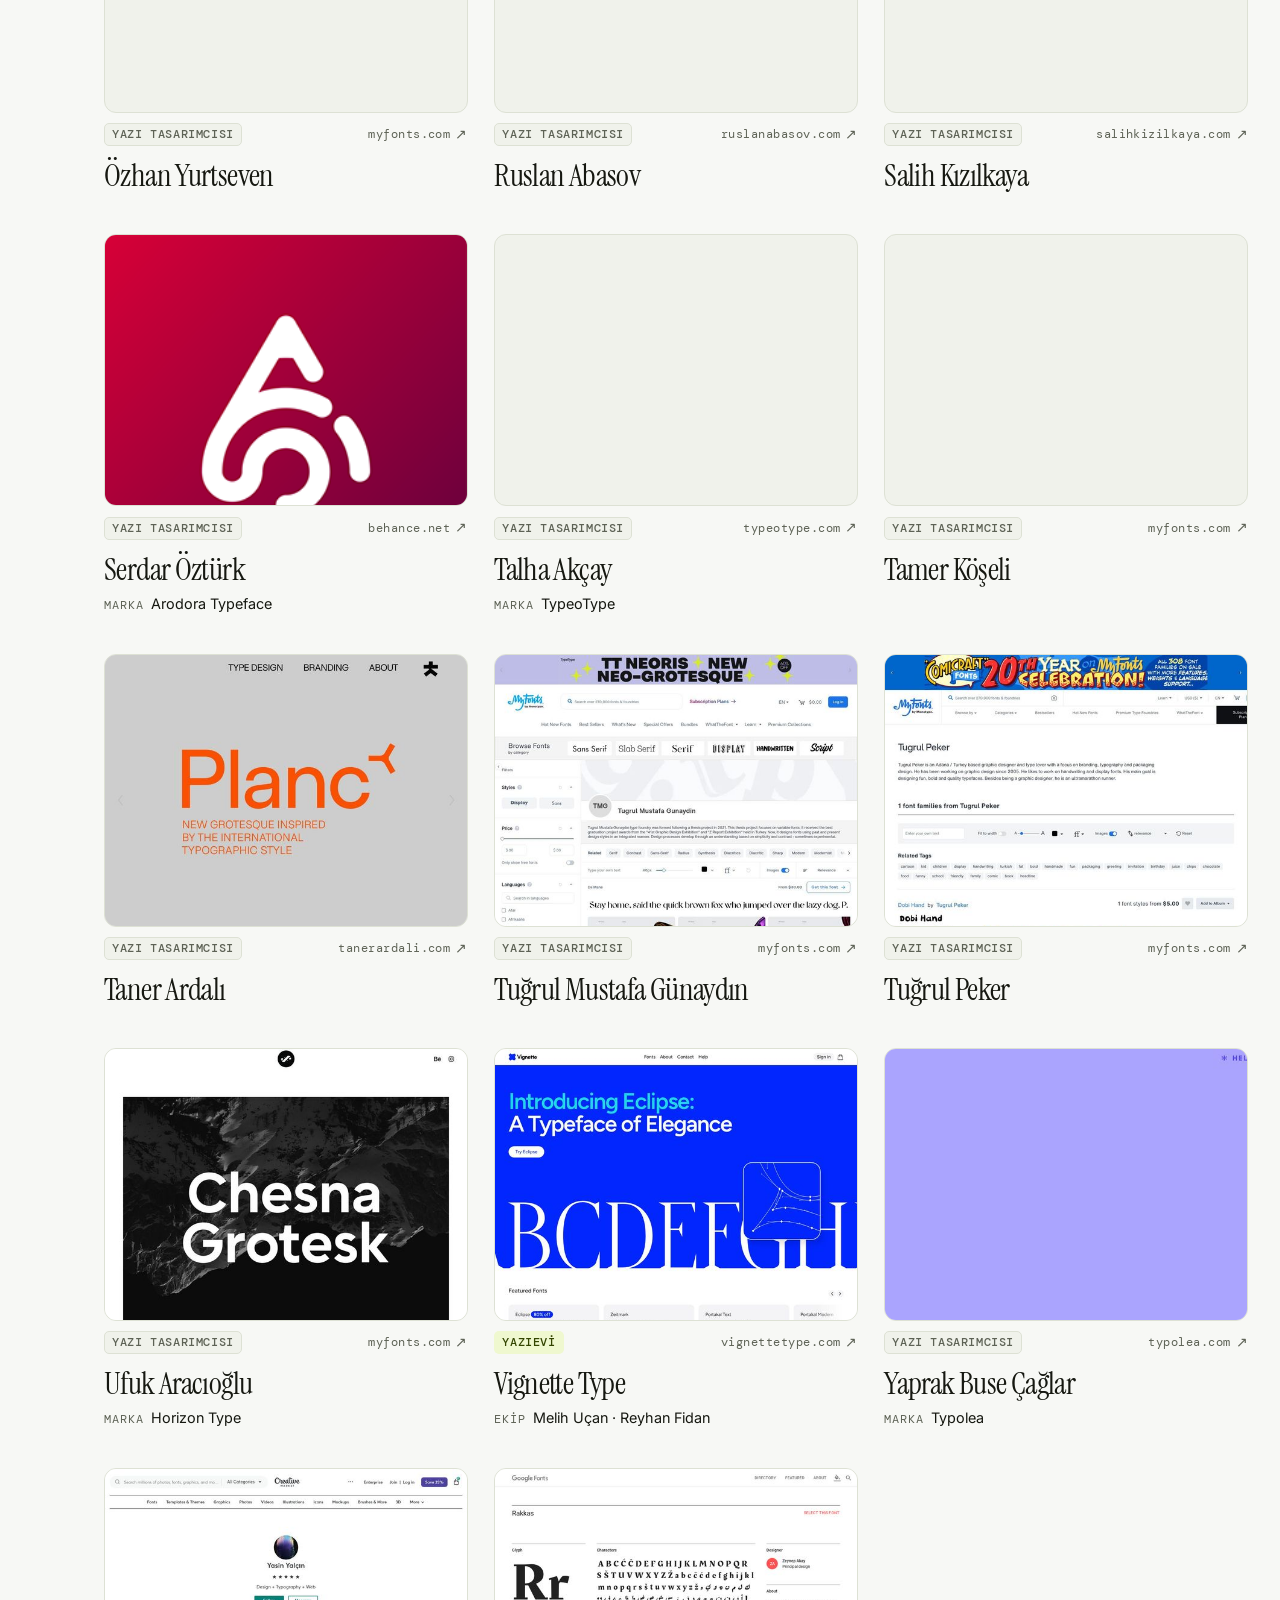
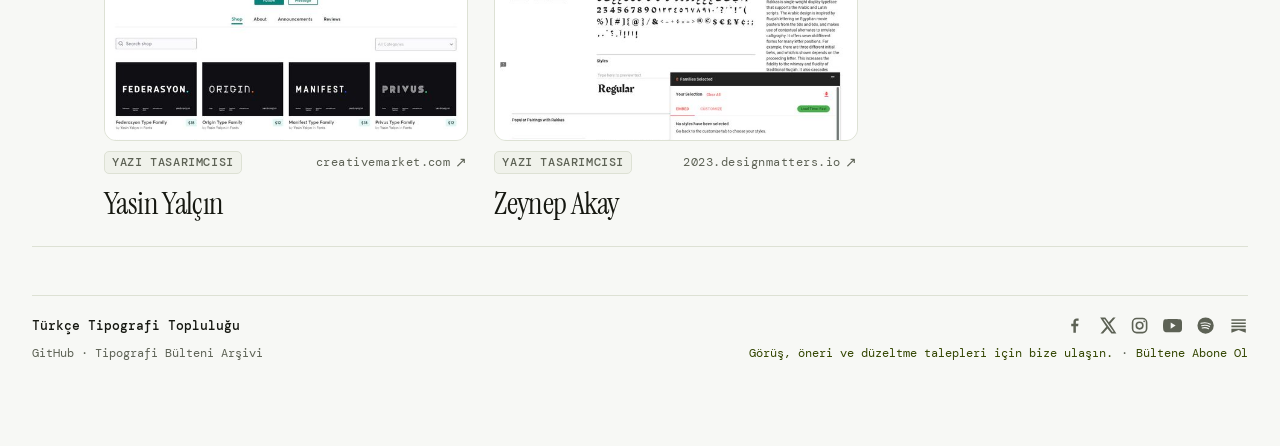
==== commit 07870244: "updated" ====
--- a/index.html
+++ b/index.html
@@ -665,6 +665,7 @@
   <link rel="preconnect" href="https://fonts.gstatic.com" crossorigin>
   <link rel="stylesheet" href="https://fonts.googleapis.com/css2?family=DM+Mono:ital,wght@0,300;0,400;0,500;1,400&family=Instrument+Serif:ital@0;1&family=Inter:wght@400;500;600;700&display=swap">
   <link rel="stylesheet" href="style.css">
+  <script src="i18n.js?v=20261120"></script>
 
   <!-- Instant Theme Setup to prevent FOUC -->
   <script>
@@ -681,33 +682,39 @@
 <body class="page-dizin">
   <!-- Skip Links for Accessibility -->
   <nav class="skip-links" aria-label="Hızlı erişim">
-    <a href="#search-input" class="skip-link">Arama ve filtrelere geç</a>
-    <a href="#directory-list" class="skip-link">Kayıt listesine geç</a>
+    <a href="#search-input" class="skip-link" data-i18n="skip.search">Arama ve filtrelere geç</a>
+    <a href="#directory-list" class="skip-link" data-i18n="skip.list">Kayıt listesine geç</a>
   </nav>
 
   <div class="archive-container">
     <!-- Brand Header -->
     <header class="archive-brand-header">
       <div class="brand-identity">
-        <a href="./" class="brand-logo-link" aria-label="Ana sayfa">
-          <img class="brand-logo" src="logo.png" alt="Türkçe Tipografi Topluluğu logosu" width="48" height="48">
+        <a href="./" class="brand-logo-link" aria-label="Ana sayfa" data-i18n-aria-label="home.label">
+          <img class="brand-logo" src="logo.png" alt="Türkçe Tipografi Topluluğu logosu" data-i18n-alt="logo.alt" width="48" height="48">
         </a>
         <div>
           <div class="brand-name">Türkçe Tipografi Topluluğu</div>
         </div>
       </div>
 
-      <nav class="brand-links" aria-label="Yayın ve topluluk bağlantıları">
-        <a href="https://tipografitoplulugu.github.io/bulten-arsivi/" target="_self">Bülten Arşivi</a>
+      <nav class="brand-links" aria-label="Yayın ve topluluk bağlantıları" data-i18n-aria-label="header.links">
+        <a href="https://tipografitoplulugu.github.io/bulten-arsivi/" target="_self" data-i18n="header.newsletter">Bülten Arşivi</a>
         <span aria-hidden="true">·</span>
         <a href="https://tipografi.substack.com/" target="_blank" rel="noopener noreferrer">Substack</a>
         <span aria-hidden="true">·</span>
         <a href="https://medium.com/tipografi" target="_blank" rel="noopener noreferrer">Medium</a>
       </nav>
 
-      <button id="theme-toggle" class="theme-toggle-btn" type="button" aria-label="Koyu moda geç" title="Koyu moda geç">
-        <svg id="theme-icon" viewBox="0 0 24 24" fill="none" stroke="currentColor" stroke-width="1.8" stroke-linecap="round" stroke-linejoin="round"></svg>
-      </button>
+      <div class="header-controls">
+        <div class="language-switcher" role="group" aria-label="Dil seçimi">
+          <button type="button" class="language-btn" data-language-option="tr" aria-pressed="true" aria-label="Türkçe seç" title="Türkçe seç" data-i18n-aria-label="language.tr" data-i18n-title="language.tr">TR</button>
+          <button type="button" class="language-btn" data-language-option="en" aria-pressed="false" aria-label="İngilizce seç" title="İngilizce seç" data-i18n-aria-label="language.en" data-i18n-title="language.en">EN</button>
+        </div>
+        <button id="theme-toggle" class="theme-toggle-btn" type="button" aria-label="Koyu moda geç" title="Koyu moda geç">
+          <svg id="theme-icon" viewBox="0 0 24 24" fill="none" stroke="currentColor" stroke-width="1.8" stroke-linecap="round" stroke-linejoin="round"></svg>
+        </button>
+      </div>
     </header>
 
     <hr class="hero-rule">
@@ -717,27 +724,27 @@
       <header class="dizin-hero">
         <div class="dizin-hero-top">
           <div class="dizin-hero-title-area">
-            <span class="hero-eyebrow">DİZİN</span>
-            <h1 class="dizin-h1">Yazı Tasarımcıları ve Yazıevleri</h1>
+            <span class="hero-eyebrow" data-i18n="hero.eyebrow">DİZİN</span>
+            <h1 class="dizin-h1" data-i18n="page.title">Yazı Tasarımcıları ve Yazıevleri</h1>
           </div>
 
           <div class="dizin-hero-action-area">
-            <a href="mailto:tipografitoplulugu@gmail.com" class="hero-cta-btn" title="Dizine yeni bir yazı tasarımcısı veya yazıevi önerin">
-              <span>Kayıt Öner</span>
+            <a href="mailto:tipografitoplulugu@gmail.com" class="hero-cta-btn" title="Dizine yeni bir yazı tasarımcısı veya yazıevi önerin" data-i18n-title="hero.suggestTitle">
+              <span data-i18n="hero.suggest">Kayıt Öner</span>
             </a>
           </div>
         </div>
 
         <div class="dizin-hero-bottom">
-          <p class="dizin-hero-copy">
+          <p class="dizin-hero-copy" data-i18n="page.description">
             Türkiye’den yazı tasarımcılarını ve yazıevlerini bir araya getiren açık dizin.
           </p>
-          <div class="hero-updated-at" id="hero-updated-at">Son güncelleme: 19 Kasım 2026</div>
+          <div class="hero-updated-at" id="hero-updated-at" data-i18n="hero.updatedAt" data-i18n-date="2026-11-19">Son güncelleme: 19 Kasım 2026</div>
         </div>
       </header>
 
       <!-- Sticky Toolbar -->
-      <section class="dizin-toolbar-wrapper" id="dizin-toolbar-section" aria-label="Dizin araçları">
+      <section class="dizin-toolbar-wrapper" id="dizin-toolbar-section" aria-label="Dizin araçları" data-i18n-aria-label="toolbar.label">
         <div class="dizin-toolbar" id="dizin-toolbar">
           <div class="toolbar-inner">
             <!-- Search -->
@@ -746,32 +753,32 @@
                 <circle cx="11" cy="11" r="8"></circle>
                 <line x1="21" y1="21" x2="16.65" y2="16.65"></line>
               </svg>
-              <input type="text" id="search-input" class="toolbar-search-input" placeholder="İsim, marka veya yazıevi ara" autocomplete="off" autocorrect="off" autocapitalize="off" spellcheck="false" aria-label="İsim, marka veya yazıevi ara">
-              <button type="button" id="search-clear-btn" class="toolbar-search-clear" aria-label="Aramayı temizle">&times;</button>
+              <input type="text" id="search-input" class="toolbar-search-input" placeholder="İsim, marka veya yazıevi ara" autocomplete="off" autocorrect="off" autocapitalize="off" spellcheck="false" aria-label="İsim, marka veya yazıevi ara" data-i18n-placeholder="search.placeholder" data-i18n-aria-label="search.placeholder">
+              <button type="button" id="search-clear-btn" class="toolbar-search-clear" aria-label="Aramayı temizle" data-i18n-aria-label="search.clear">&times;</button>
             </div>
 
             <!-- Segmented Category Control -->
-            <div class="segmented-control" role="group" aria-label="Kategori filtreleri" id="category-segmented">
+            <div class="segmented-control" role="group" aria-label="Kategori filtreleri" id="category-segmented" data-i18n-aria-label="category.filters">
               <button type="button" class="segment-btn active" data-category="all" aria-pressed="true" id="seg-all">
-                <span>Tümü</span>
+                <span data-i18n="category.all">Tümü</span>
                 <span class="seg-count" id="count-all"></span>
               </button>
               <button type="button" class="segment-btn" data-category="designer" aria-pressed="false" id="seg-designer">
-                <span><span class="seg-label-full"><span class="seg-prefix">Yazı </span>Tasarımcıları</span><span class="seg-label-short">Tasarımcı</span></span>
+                <span><span class="seg-label-full"><span class="seg-prefix" data-i18n="category.typePrefix">Yazı </span><span data-i18n="category.designers">Tasarımcıları</span></span><span class="seg-label-short" data-i18n="category.designersShort">Tasarımcı</span></span>
                 <span class="seg-count" id="count-designers"></span>
               </button>
               <button type="button" class="segment-btn" data-category="foundry" aria-pressed="false" id="seg-foundry">
-                <span><span class="seg-label-full">Yazıevleri</span><span class="seg-label-short">Yazıevi</span></span>
+                <span><span class="seg-label-full" data-i18n="category.foundries">Yazıevleri</span><span class="seg-label-short" data-i18n="category.foundriesShort">Yazıevi</span></span>
                 <span class="seg-count" id="count-foundries"></span>
               </button>
             </div>
 
             <!-- Sort Dropdown -->
             <div class="toolbar-sort">
-              <select id="sort-select" class="toolbar-sort-select" aria-label="Sıralama ölçütü">
+              <select id="sort-select" class="toolbar-sort-select" aria-label="Sıralama ölçütü" data-i18n-aria-label="sort.label">
                 <option value="name-asc">A → Z</option>
                 <option value="name-desc">Z → A</option>
-                <option value="default">Eklenme Sırası</option>
+                <option value="default" data-i18n="sort.default">Eklenme Sırası</option>
               </select>
               <div class="sort-chevron" aria-hidden="true">
                 <svg viewBox="0 0 24 24" width="14" height="14" fill="currentColor"><path d="M7 10l5 5 5-5z"/></svg>
@@ -779,17 +786,17 @@
             </div>
 
             <!-- View Switcher -->
-            <div class="toolbar-view" role="group" aria-label="Görünüm seçimi">
-              <button type="button" class="view-btn active" id="view-grid-btn" aria-label="Vitrin görünümü" title="Vitrin görünümü" aria-pressed="true">
+            <div class="toolbar-view" role="group" aria-label="Görünüm seçimi" data-i18n-aria-label="view.label">
+              <button type="button" class="view-btn active" id="view-grid-btn" aria-label="Vitrin görünümü" title="Vitrin görünümü" data-i18n-aria-label="view.showcaseAria" data-i18n-title="view.showcaseAria" aria-pressed="true">
                 <svg viewBox="0 0 24 24" width="15" height="15" fill="none" stroke="currentColor" stroke-width="2" stroke-linecap="round" stroke-linejoin="round" aria-hidden="true">
                   <rect x="3" y="3" width="7" height="7"></rect>
                   <rect x="14" y="3" width="7" height="7"></rect>
                   <rect x="14" y="14" width="7" height="7"></rect>
                   <rect x="3" y="14" width="7" height="7"></rect>
                 </svg>
-                <span>Vitrin</span>
+                <span data-i18n="view.showcase">Vitrin</span>
               </button>
-              <button type="button" class="view-btn" id="view-list-btn" aria-label="Liste görünümü" title="Liste görünümü" aria-pressed="false">
+              <button type="button" class="view-btn" id="view-list-btn" aria-label="Liste görünümü" title="Liste görünümü" data-i18n-aria-label="view.listAria" data-i18n-title="view.listAria" aria-pressed="false">
                 <svg viewBox="0 0 24 24" width="15" height="15" fill="none" stroke="currentColor" stroke-width="2" stroke-linecap="round" stroke-linejoin="round" aria-hidden="true">
                   <line x1="8" y1="6" x2="21" y2="6"></line>
                   <line x1="8" y1="12" x2="21" y2="12"></line>
@@ -798,7 +805,7 @@
                   <line x1="3" y1="12" x2="3.01" y2="12"></line>
                   <line x1="3" y1="18" x2="3.01" y2="18"></line>
                 </svg>
-                <span>Liste</span>
+                <span data-i18n="view.list">Liste</span>
               </button>
             </div>
           </div>
@@ -806,17 +813,17 @@
 
         <!-- Sub Bar: Summary -->
         <div class="toolbar-sub-bar" aria-live="polite">
-          <div class="result-summary" id="result-summary">Yükleniyor...</div>
+          <div class="result-summary" id="result-summary" data-i18n="summary.loading">Yükleniyor...</div>
         </div>
       </section>
 
       <!-- Mobile / Tablet Horizontal Letter Strip (Outside toolbar section so it can stick on <=1100px) -->
-      <nav class="mobile-letter-strip" id="mobile-letter-strip" aria-label="Hızlı harf seçimi"></nav>
+      <nav class="mobile-letter-strip" id="mobile-letter-strip" aria-label="Hızlı harf seçimi" data-i18n-aria-label="letter.mobile"></nav>
 
       <!-- Directory Body Area with Sticky Rail on Desktop -->
       <div class="dizin-body-wrapper">
         <!-- Sticky Letter Index Rail (Desktop >= 1100px) -->
-        <nav class="letter-index-rail" id="letter-index-rail" aria-label="Alfabetik harf indeksi"></nav>
+        <nav class="letter-index-rail" id="letter-index-rail" aria-label="Alfabetik harf indeksi" data-i18n-aria-label="letter.desktop"></nav>
 
         <!-- Main Directory Area -->
         <div class="dizin-main-area">
@@ -883,11 +890,11 @@
     <hr class="hero-rule">
 
     <!-- Footer -->
-    <footer class="archive-footer" aria-label="Alt bilgi">
+    <footer class="archive-footer" aria-label="Alt bilgi" data-i18n-aria-label="footer.label">
       <div class="footer-content">
         <div class="footer-top-row">
           <div class="footer-name">Türkçe Tipografi Topluluğu</div>
-          <nav class="footer-social" aria-label="Sosyal medya bağlantıları">
+          <nav class="footer-social" aria-label="Sosyal medya bağlantıları" data-i18n-aria-label="footer.social">
             <a href="https://www.facebook.com/tipografi/" target="_blank" rel="noopener noreferrer" aria-label="Facebook" title="Facebook">
               <svg viewBox="0 0 24 24" aria-hidden="true"><path class="icon-fill" d="M13.6 21v-8.2h2.8l.4-3.2h-3.2V7.5c0-.9.3-1.6 1.6-1.6H17V3.1c-.3 0-1.3-.1-2.4-.1-2.4 0-4.1 1.5-4.1 4.3v2.4H7.8v3.2h2.7V21z"/></svg>
             </a>
@@ -913,18 +920,18 @@
           <div class="footer-credit">
             <a href="https://github.com/tipografitoplulugu/turkish-type-index" target="_blank" rel="noopener noreferrer">GitHub</a>
             <span aria-hidden="true">·</span>
-            <a href="https://tipografitoplulugu.github.io/bulten-arsivi/">Tipografi Bülteni Arşivi</a>
+            <a href="https://tipografitoplulugu.github.io/bulten-arsivi/" data-i18n="footer.archive">Tipografi Bülteni Arşivi</a>
           </div>
           <div class="footer-actions">
-            <a href="mailto:tipografitoplulugu@gmail.com">Görüş, öneri ve düzeltme talepleri için bize ulaşın.</a>
+            <a href="mailto:tipografitoplulugu@gmail.com" data-i18n="footer.contact">Görüş, öneri ve düzeltme talepleri için bize ulaşın.</a>
             <span aria-hidden="true">·</span>
-            <a href="https://tipografi.substack.com/" target="_blank" rel="noopener noreferrer">Bültene Abone Ol</a>
+            <a href="https://tipografi.substack.com/" target="_blank" rel="noopener noreferrer" data-i18n="footer.subscribe">Bültene Abone Ol</a>
           </div>
         </div>
       </div>
     </footer>
   </div>
 
-  <script src="app.js"></script>
+  <script src="app.js?v=20261120"></script>
 </body>
 </html>
--- a/style.css
+++ b/style.css
@@ -265,6 +265,49 @@
   color: var(--link);
 }
 
+.header-controls {
+  display: flex;
+  align-items: center;
+  gap: .3rem;
+  margin-left: auto;
+  flex: 0 0 auto;
+}
+
+.language-switcher {
+  display: inline-flex;
+  align-items: center;
+  gap: 2px;
+  height: 34px;
+  padding: 3px;
+  border: 1px solid var(--line);
+  border-radius: 999px;
+  background: var(--surface);
+}
+
+.language-btn {
+  min-width: 30px;
+  height: 26px;
+  padding: 0 .35rem;
+  border: 0;
+  border-radius: 999px;
+  background: transparent;
+  color: var(--muted);
+  font-family: "DM Mono", monospace;
+  font-size: .72rem;
+  line-height: 1;
+  cursor: pointer;
+}
+
+.language-btn:hover {
+  color: var(--ink);
+}
+
+.language-btn.active {
+  background: var(--surface-subtle);
+  color: var(--ink);
+  font-weight: 600;
+}
+
 .theme-toggle-btn {
   display: grid;
   place-items: center;
@@ -1546,7 +1589,7 @@
     position: relative;
   }
 
-  .theme-toggle-btn {
+  .header-controls {
     position: absolute;
     top: 4px;
     right: 0;
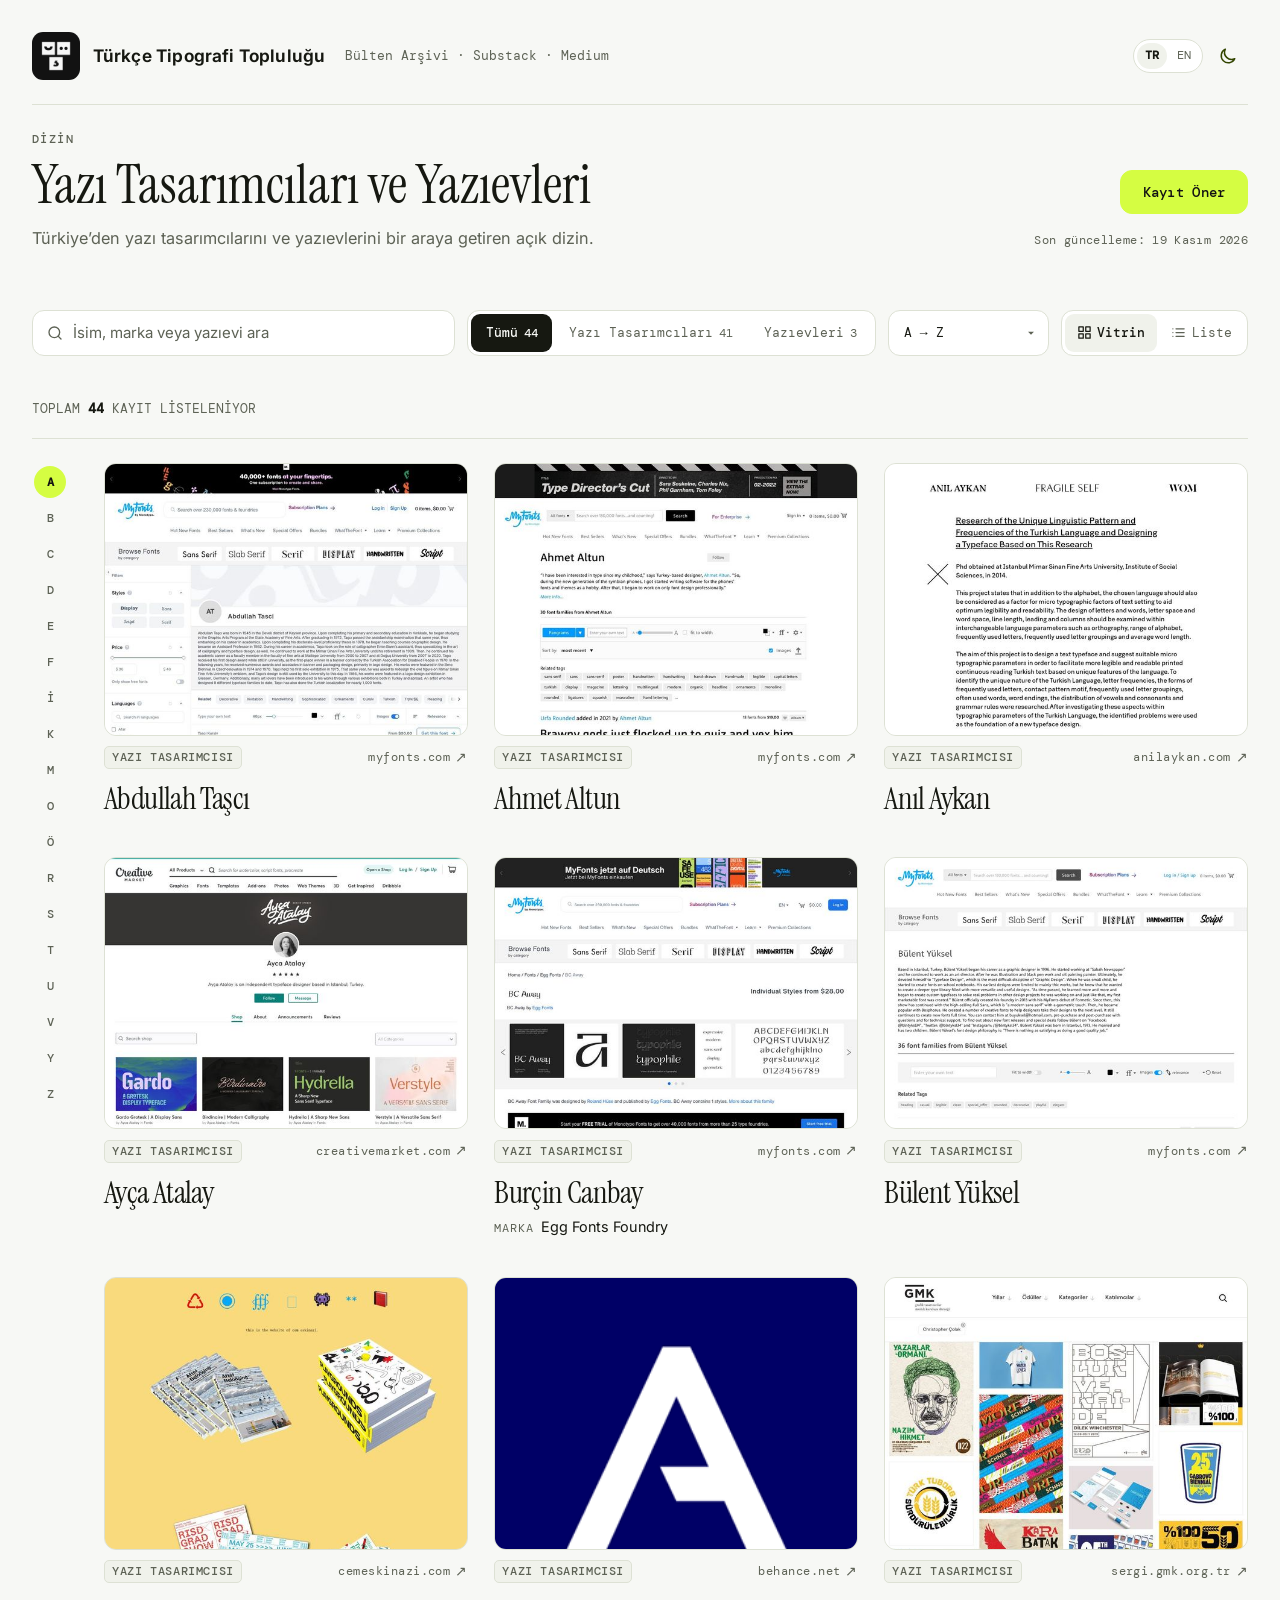
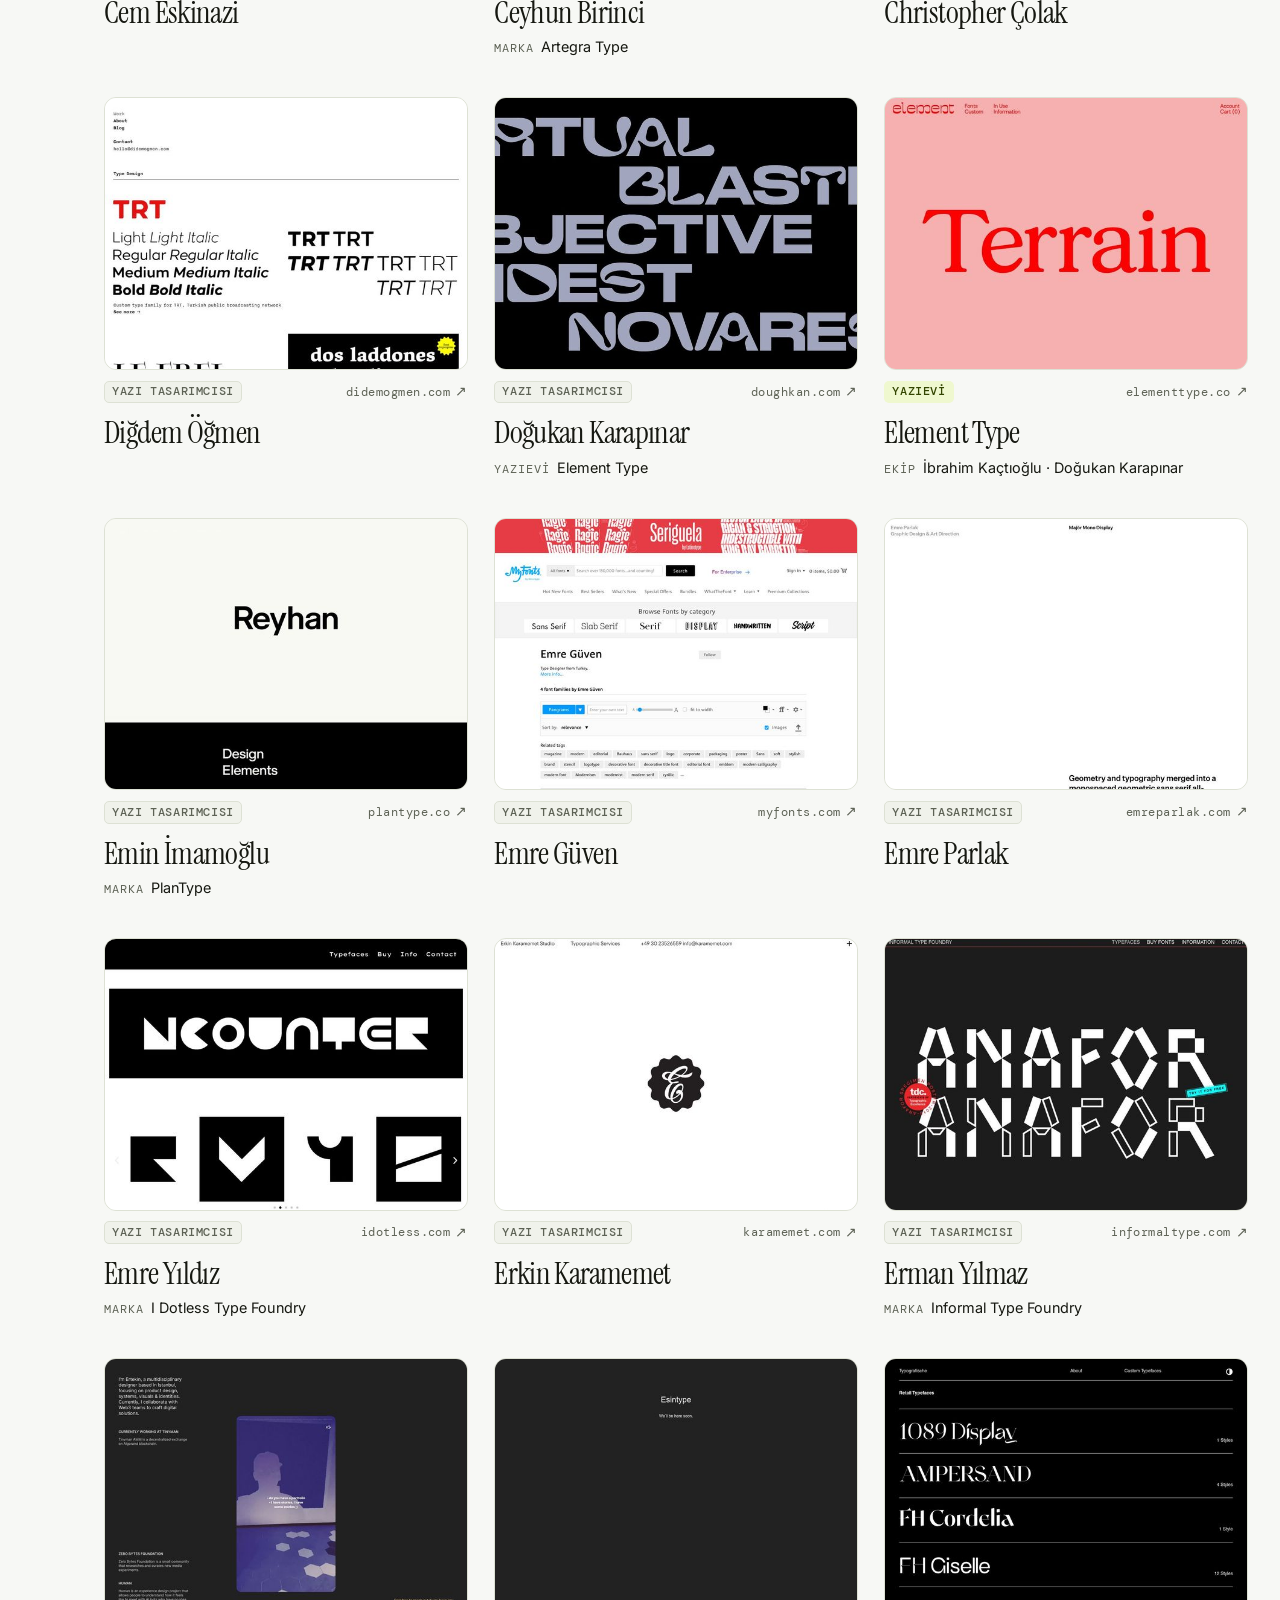
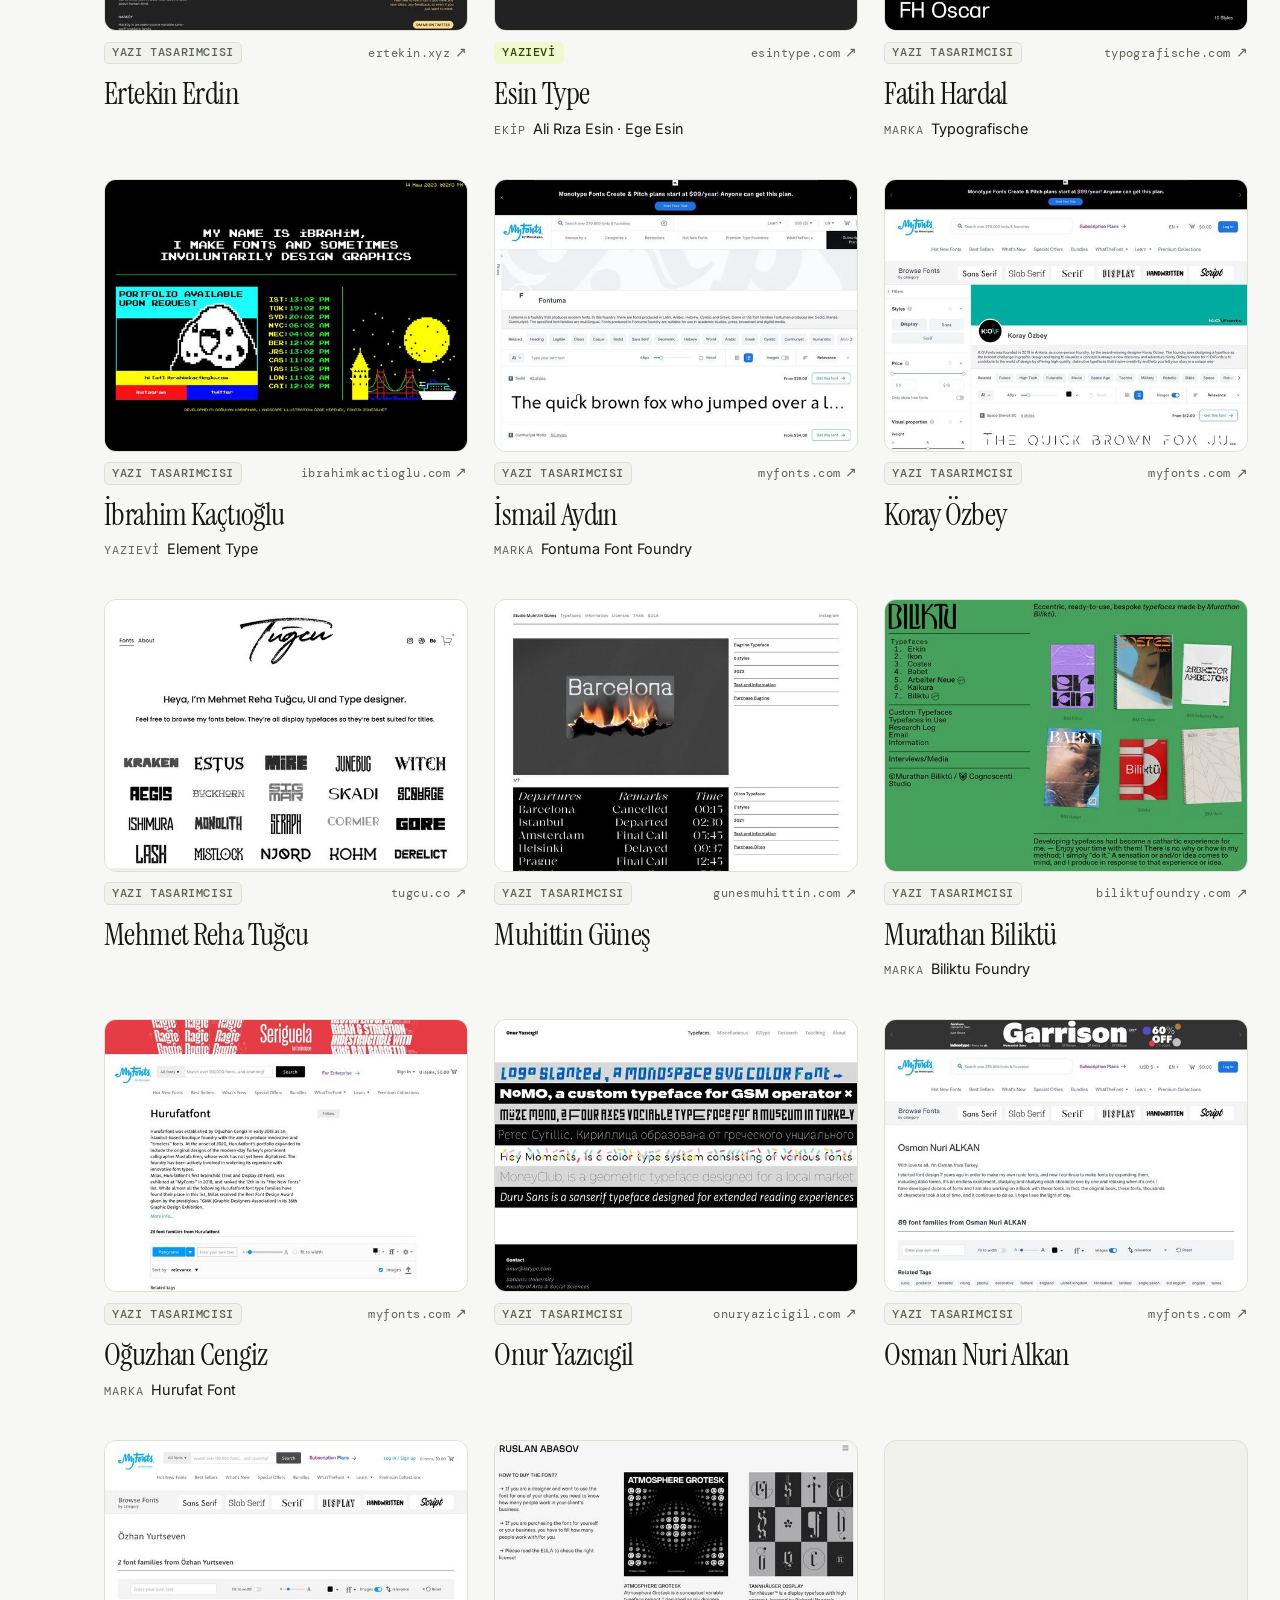
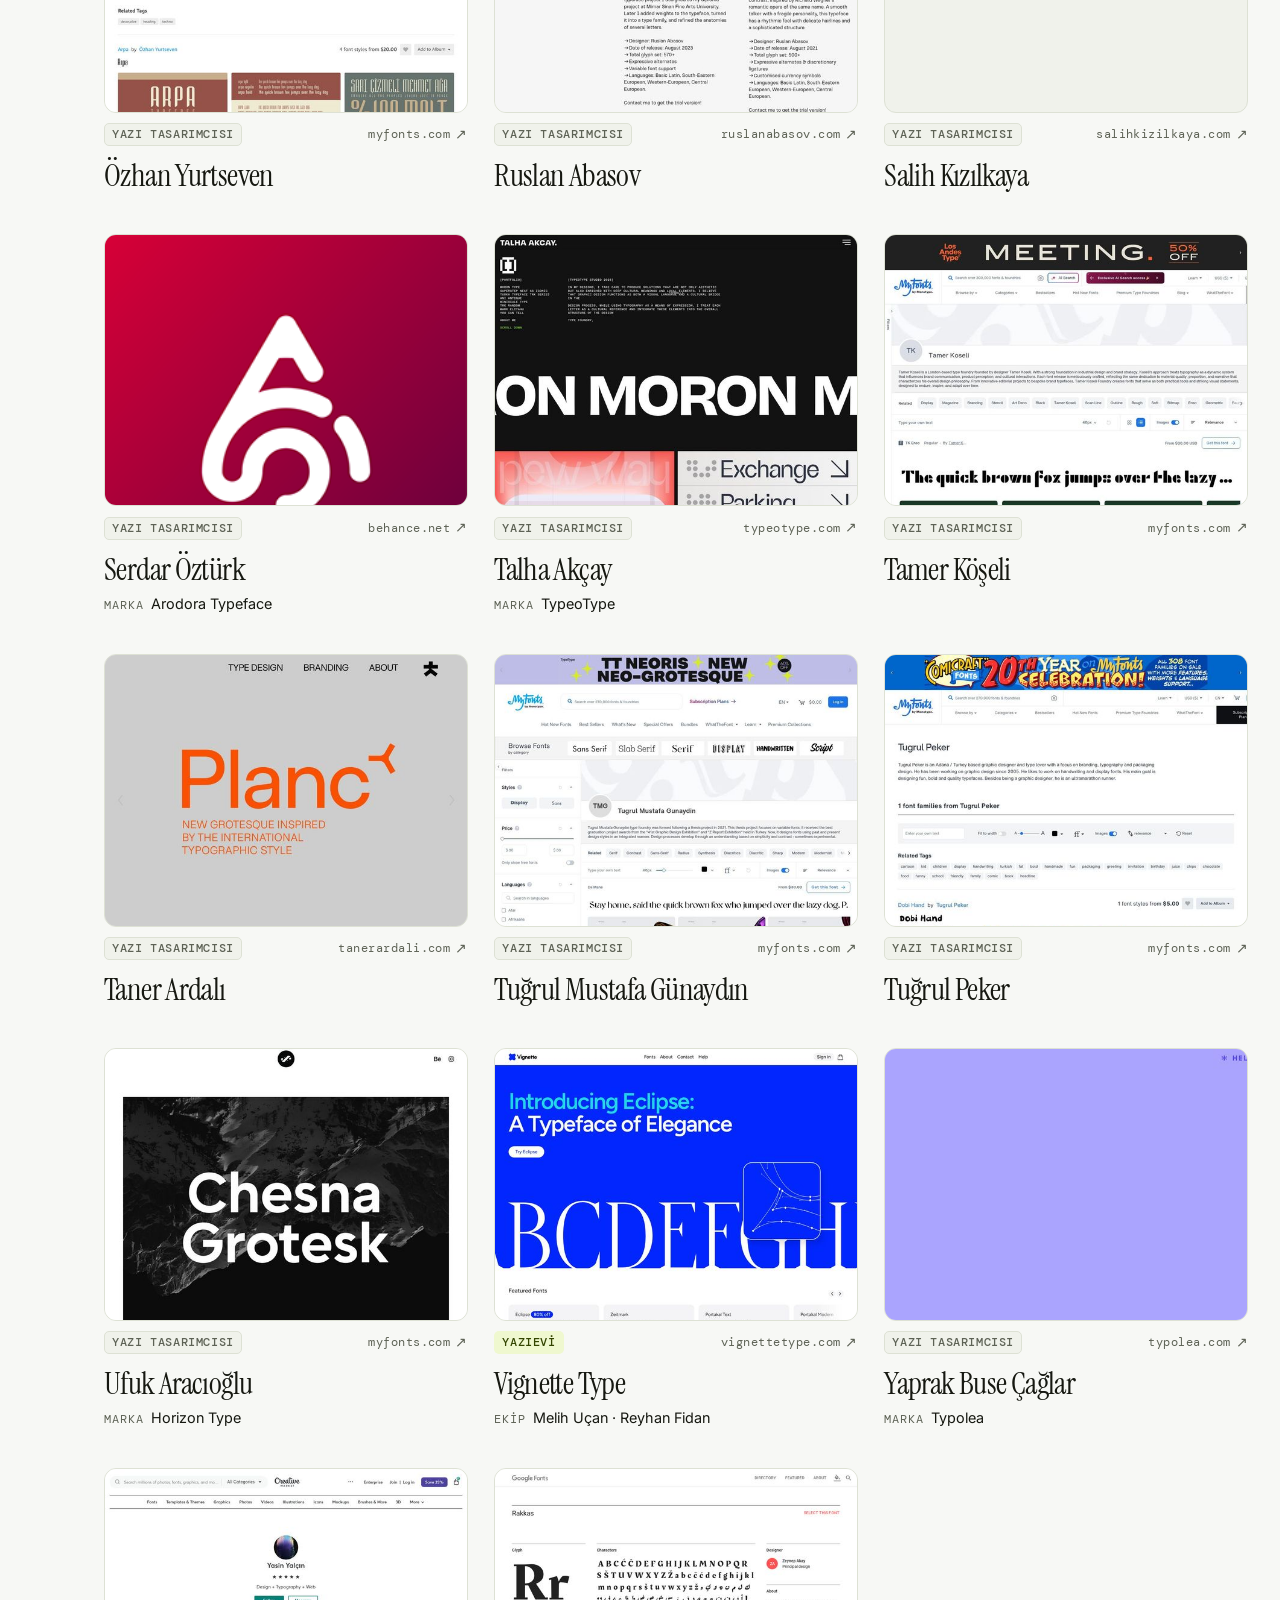
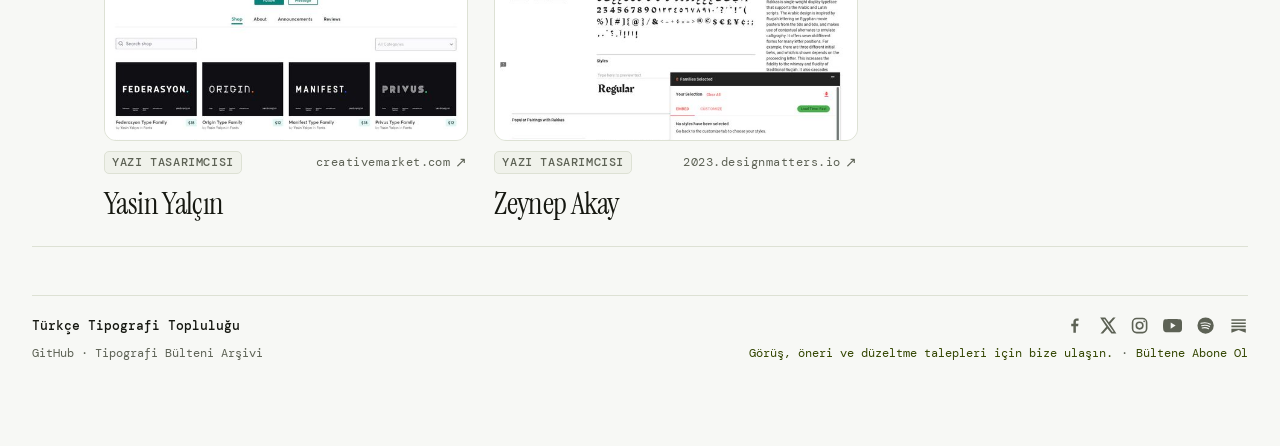
==== commit fb41d7bd: "updated" ====
--- a/index.html
+++ b/index.html
@@ -665,7 +665,7 @@
   <link rel="preconnect" href="https://fonts.gstatic.com" crossorigin>
   <link rel="stylesheet" href="https://fonts.googleapis.com/css2?family=DM+Mono:ital,wght@0,300;0,400;0,500;1,400&family=Instrument+Serif:ital@0;1&family=Inter:wght@400;500;600;700&display=swap">
   <link rel="stylesheet" href="style.css">
-  <script src="i18n.js?v=20261120"></script>
+  <script src="i18n.js?v=20261120b"></script>
 
   <!-- Instant Theme Setup to prevent FOUC -->
   <script>
@@ -729,9 +729,9 @@
           </div>
 
           <div class="dizin-hero-action-area">
-            <a href="mailto:tipografitoplulugu@gmail.com" class="hero-cta-btn" title="Dizine yeni bir yazı tasarımcısı veya yazıevi önerin" data-i18n-title="hero.suggestTitle">
+            <button type="button" class="hero-cta-btn" id="suggest-entry-open" aria-haspopup="dialog" aria-controls="suggest-entry-dialog" aria-expanded="false" title="Dizine yeni bir yazı tasarımcısı veya yazıevi önerin" data-i18n-title="hero.suggestTitle">
               <span data-i18n="hero.suggest">Kayıt Öner</span>
-            </a>
+            </button>
           </div>
         </div>
 
@@ -742,6 +742,63 @@
           <div class="hero-updated-at" id="hero-updated-at" data-i18n="hero.updatedAt" data-i18n-date="2026-11-19">Son güncelleme: 19 Kasım 2026</div>
         </div>
       </header>
+
+      <dialog class="suggest-dialog" id="suggest-entry-dialog" aria-labelledby="suggest-entry-title" aria-describedby="suggest-entry-intro suggest-entry-email-note">
+        <form id="suggest-entry-form">
+          <div class="suggest-dialog-heading">
+            <div>
+              <h2 id="suggest-entry-title" data-i18n="suggest.dialog.title">Dizine yeni kayıt öner</h2>
+              <p id="suggest-entry-intro" data-i18n="suggest.dialog.intro">Önerinizi form üzerinden iletin. Gönder düğmesi, bilgileri e-posta taslağı olarak hazırlar.</p>
+            </div>
+            <button type="button" class="suggest-dialog-close" id="suggest-entry-close" aria-label="Formu kapat" data-i18n-aria-label="suggest.close">&times;</button>
+          </div>
+
+          <div class="suggest-form-grid">
+            <div class="suggest-form-field suggest-form-span-2">
+              <label for="suggest-entry-type" data-i18n="suggest.field.type">Kayıt türü *</label>
+              <select id="suggest-entry-type" name="type" required>
+                <option value="designer" data-i18n="category.designer">Yazı Tasarımcısı</option>
+                <option value="foundry" data-i18n="category.foundry">Yazıevi</option>
+              </select>
+            </div>
+            <div class="suggest-form-field suggest-form-span-2">
+              <label for="suggest-entry-name" data-i18n="suggest.field.name">İsim veya yazıevi adı *</label>
+              <input id="suggest-entry-name" name="name" type="text" autocomplete="organization" placeholder="Örn: Ceyhun Birinci veya Element Type" data-i18n-placeholder="suggest.placeholder.name" required>
+            </div>
+            <div class="suggest-form-field">
+              <label for="suggest-entry-brand" data-i18n="suggest.field.brand">Marka adı (varsa)</label>
+              <input id="suggest-entry-brand" name="brand" type="text" placeholder="Örn: Artegra Type" data-i18n-placeholder="suggest.placeholder.brand">
+            </div>
+            <div class="suggest-form-field">
+              <label for="suggest-entry-affiliation" data-i18n="suggest.field.affiliation">Bağlı olduğu yazıevi (varsa)</label>
+              <input id="suggest-entry-affiliation" name="affiliation" type="text" placeholder="Örn: Element Type" data-i18n-placeholder="suggest.placeholder.affiliation">
+            </div>
+            <div class="suggest-form-field suggest-form-span-2" id="suggest-members-field" hidden>
+              <label for="suggest-entry-members" data-i18n="suggest.field.members">Üyeler *</label>
+              <input id="suggest-entry-members" name="members" type="text" placeholder="Örn: İsim Soyisim, İsim Soyisim" data-i18n-placeholder="suggest.placeholder.members" aria-describedby="suggest-members-help">
+              <small id="suggest-members-help" data-i18n="suggest.members.help">Yazıevleri için en az iki üyeyi virgülle ayırarak yazın.</small>
+            </div>
+            <div class="suggest-form-field suggest-form-span-2">
+              <label for="suggest-entry-url" data-i18n="suggest.field.url">Web sitesi veya portfolyo bağlantısı *</label>
+              <input id="suggest-entry-url" name="url" type="url" placeholder="https://..." data-i18n-placeholder="suggest.placeholder.url" required>
+            </div>
+            <div class="suggest-form-field suggest-form-span-2">
+              <label for="suggest-entry-contact" data-i18n="suggest.field.contact">E-posta adresiniz (isteğe bağlı)</label>
+              <input id="suggest-entry-contact" name="contact" type="email" autocomplete="email" placeholder="ornek@eposta.com" data-i18n-placeholder="suggest.placeholder.contact">
+            </div>
+            <div class="suggest-form-field suggest-form-span-2">
+              <label for="suggest-entry-notes" data-i18n="suggest.field.notes">Ek bilgi (isteğe bağlı)</label>
+              <textarea id="suggest-entry-notes" name="notes" rows="3" placeholder="Kayıtla ilgili eklemek istedikleriniz" data-i18n-placeholder="suggest.placeholder.notes"></textarea>
+            </div>
+          </div>
+
+          <p class="suggest-email-note" id="suggest-entry-email-note" data-i18n="suggest.email.note">Gönder düğmesi e-posta uygulamanızda bir taslak açar. E-postayı orada gözden geçirip göndermeniz gerekir.</p>
+          <div class="suggest-dialog-actions">
+            <button type="button" class="suggest-cancel-btn" id="suggest-entry-cancel" data-i18n="suggest.cancel">Vazgeç</button>
+            <button type="submit" class="suggest-submit-btn" data-i18n="suggest.submit">Gönder</button>
+          </div>
+        </form>
+      </dialog>
 
       <!-- Sticky Toolbar -->
       <section class="dizin-toolbar-wrapper" id="dizin-toolbar-section" aria-label="Dizin araçları" data-i18n-aria-label="toolbar.label">
@@ -932,6 +989,6 @@
     </footer>
   </div>
 
-  <script src="app.js?v=20261120"></script>
+  <script src="app.js?v=20261120b"></script>
 </body>
 </html>
--- a/style.css
+++ b/style.css
@@ -544,6 +544,178 @@
   line-height: 1;
 }
 
+.suggest-dialog {
+  width: min(640px, calc(100vw - 2rem));
+  max-width: none;
+  max-height: calc(100dvh - 2rem);
+  padding: 0;
+  overflow-y: auto;
+  border: 1px solid var(--line-strong);
+  border-radius: 18px;
+  background: var(--paper);
+  color: var(--ink);
+  box-shadow: 0 24px 80px rgb(0 0 0 / 24%);
+}
+
+.suggest-dialog::backdrop {
+  background: rgb(0 0 0 / 52%);
+  backdrop-filter: blur(2px);
+}
+
+.suggest-dialog form {
+  padding: 1.5rem;
+}
+
+.suggest-dialog-heading {
+  display: flex;
+  align-items: flex-start;
+  justify-content: space-between;
+  gap: 1rem;
+}
+
+.suggest-dialog-heading h2 {
+  margin: 0;
+  font-family: "Instrument Serif", Georgia, serif;
+  font-size: 2rem;
+  font-weight: 400;
+  line-height: 1.1;
+}
+
+.suggest-dialog-heading p {
+  margin: .55rem 0 0;
+  color: var(--muted);
+  font-size: .9rem;
+  line-height: 1.55;
+}
+
+.suggest-dialog-close {
+  display: grid;
+  place-items: center;
+  flex: 0 0 36px;
+  width: 36px;
+  height: 36px;
+  border: 1px solid var(--line);
+  border-radius: 50%;
+  background: var(--surface);
+  color: var(--ink);
+  font-size: 1.35rem;
+  line-height: 1;
+  cursor: pointer;
+}
+
+.suggest-dialog-close:hover,
+.suggest-cancel-btn:hover {
+  background: var(--surface-subtle);
+}
+
+.suggest-form-grid {
+  display: grid;
+  grid-template-columns: repeat(2, minmax(0, 1fr));
+  gap: .95rem;
+  margin-top: 1.25rem;
+}
+
+.suggest-form-field {
+  min-width: 0;
+}
+
+.suggest-form-span-2 {
+  grid-column: 1 / -1;
+}
+
+.suggest-form-field label {
+  display: block;
+  margin-bottom: .4rem;
+  color: var(--muted);
+  font-family: "DM Mono", monospace;
+  font-size: .7rem;
+  font-weight: 500;
+  letter-spacing: .06em;
+  text-transform: uppercase;
+}
+
+.suggest-form-field input,
+.suggest-form-field select,
+.suggest-form-field textarea {
+  display: block;
+  width: 100%;
+  min-height: 44px;
+  padding: .65rem .8rem;
+  border: 1px solid var(--line);
+  border-radius: 10px;
+  outline: none;
+  background: var(--surface);
+  color: var(--ink);
+  font: inherit;
+  font-size: .9rem;
+}
+
+.suggest-form-field textarea {
+  min-height: 92px;
+  resize: vertical;
+}
+
+.suggest-form-field input:focus,
+.suggest-form-field select:focus,
+.suggest-form-field textarea:focus {
+  border-color: var(--focus);
+  box-shadow: 0 0 0 1px var(--focus);
+}
+
+.suggest-form-field small {
+  display: block;
+  margin-top: .35rem;
+  color: var(--muted);
+  font-size: .78rem;
+  line-height: 1.45;
+}
+
+.suggest-email-note {
+  margin: 1rem 0 0;
+  padding: .75rem .85rem;
+  border: 1px solid var(--line);
+  border-radius: 10px;
+  background: var(--surface-subtle);
+  color: var(--muted);
+  font-size: .8rem;
+  line-height: 1.5;
+}
+
+.suggest-dialog-actions {
+  display: flex;
+  justify-content: flex-end;
+  gap: .65rem;
+  margin-top: 1rem;
+}
+
+.suggest-cancel-btn,
+.suggest-submit-btn {
+  min-height: 42px;
+  padding: 0 1rem;
+  border-radius: 10px;
+  font-family: "DM Mono", monospace;
+  font-size: .82rem;
+  cursor: pointer;
+}
+
+.suggest-cancel-btn {
+  border: 1px solid var(--line);
+  background: var(--surface);
+  color: var(--ink);
+}
+
+.suggest-submit-btn {
+  border: 1px solid var(--accent);
+  background: var(--accent);
+  color: var(--on-accent);
+  font-weight: 600;
+}
+
+.suggest-submit-btn:hover {
+  border-color: var(--accent-hover);
+  background: var(--accent-hover);
+}
+
 .hero-updated-at {
   font-family: "DM Mono", monospace;
   font-size: .76rem;
@@ -1620,6 +1792,22 @@
     justify-content: center;
   }
 
+  .suggest-dialog form {
+    padding: 1.15rem;
+  }
+
+  .suggest-form-grid {
+    grid-template-columns: 1fr;
+  }
+
+  .suggest-form-span-2 {
+    grid-column: auto;
+  }
+
+  .suggest-dialog-heading h2 {
+    font-size: 1.75rem;
+  }
+
   .footer-content {
     gap: .75rem;
   }
